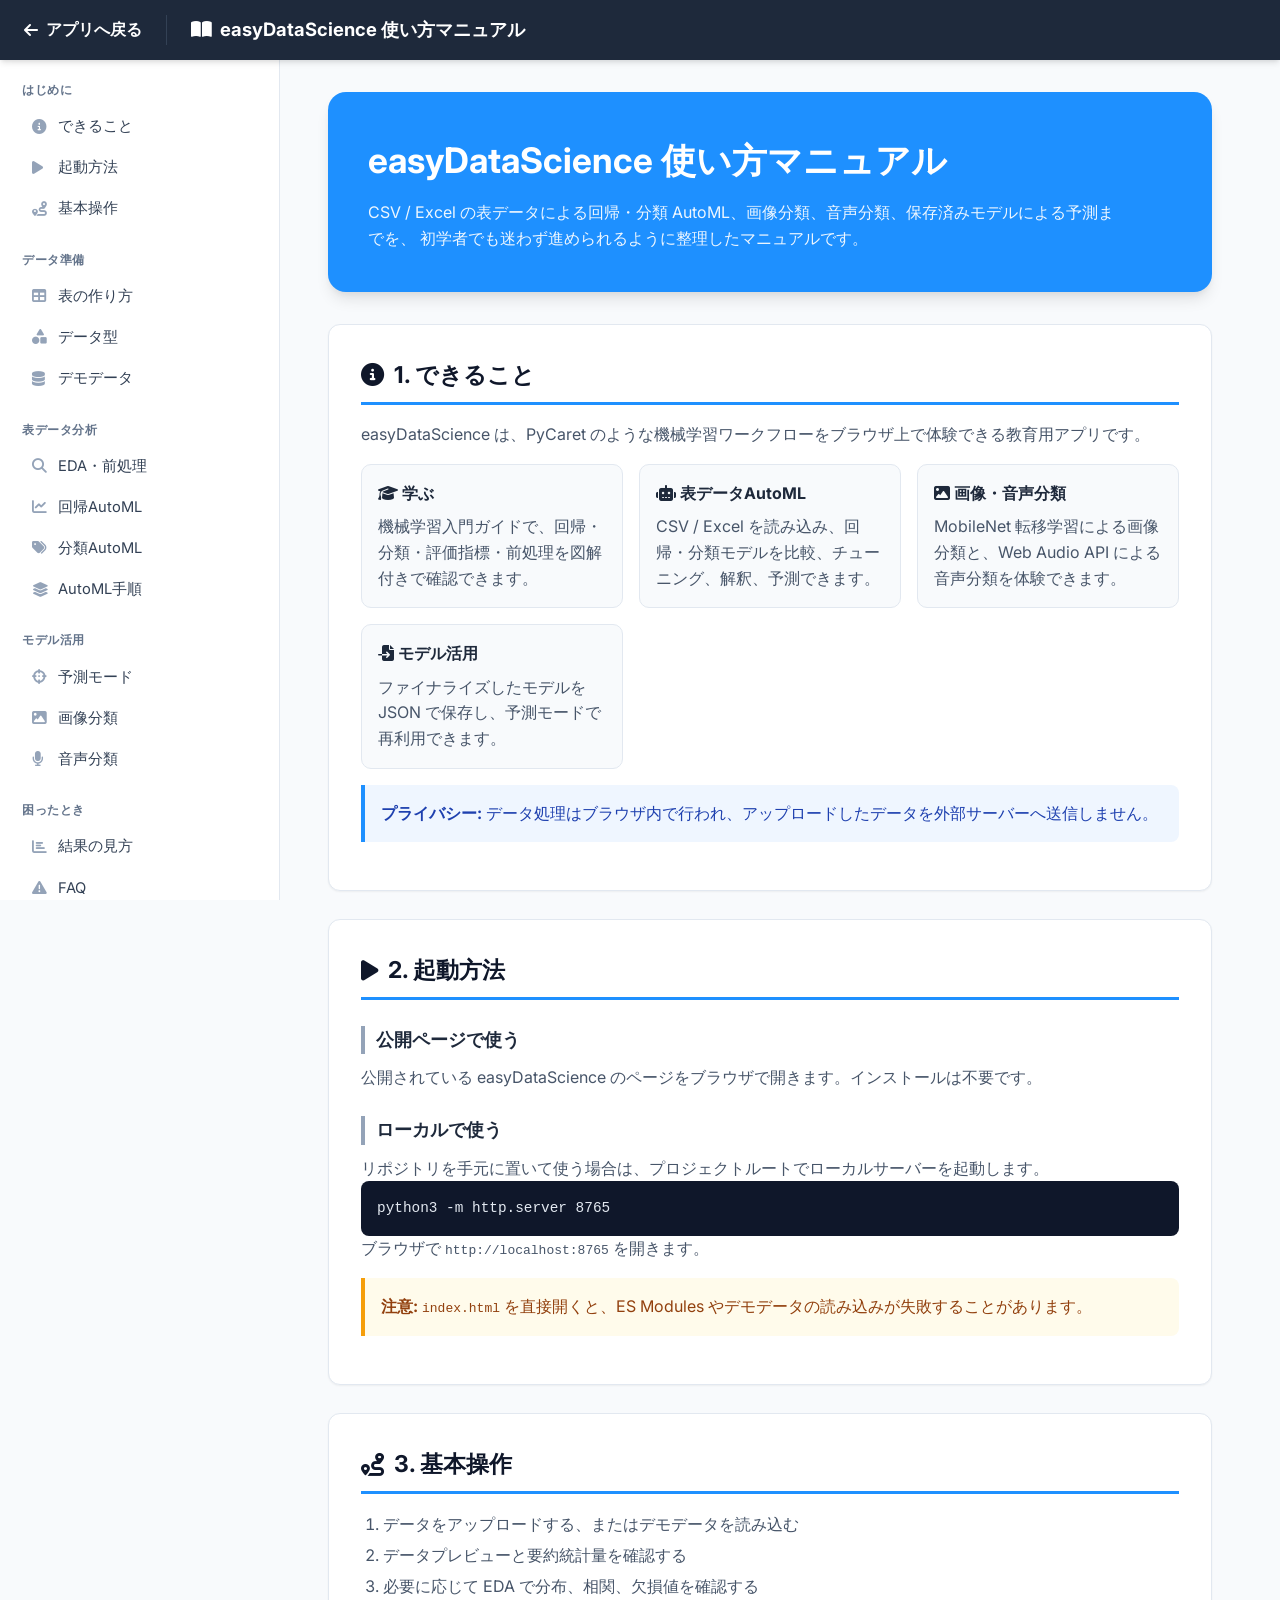
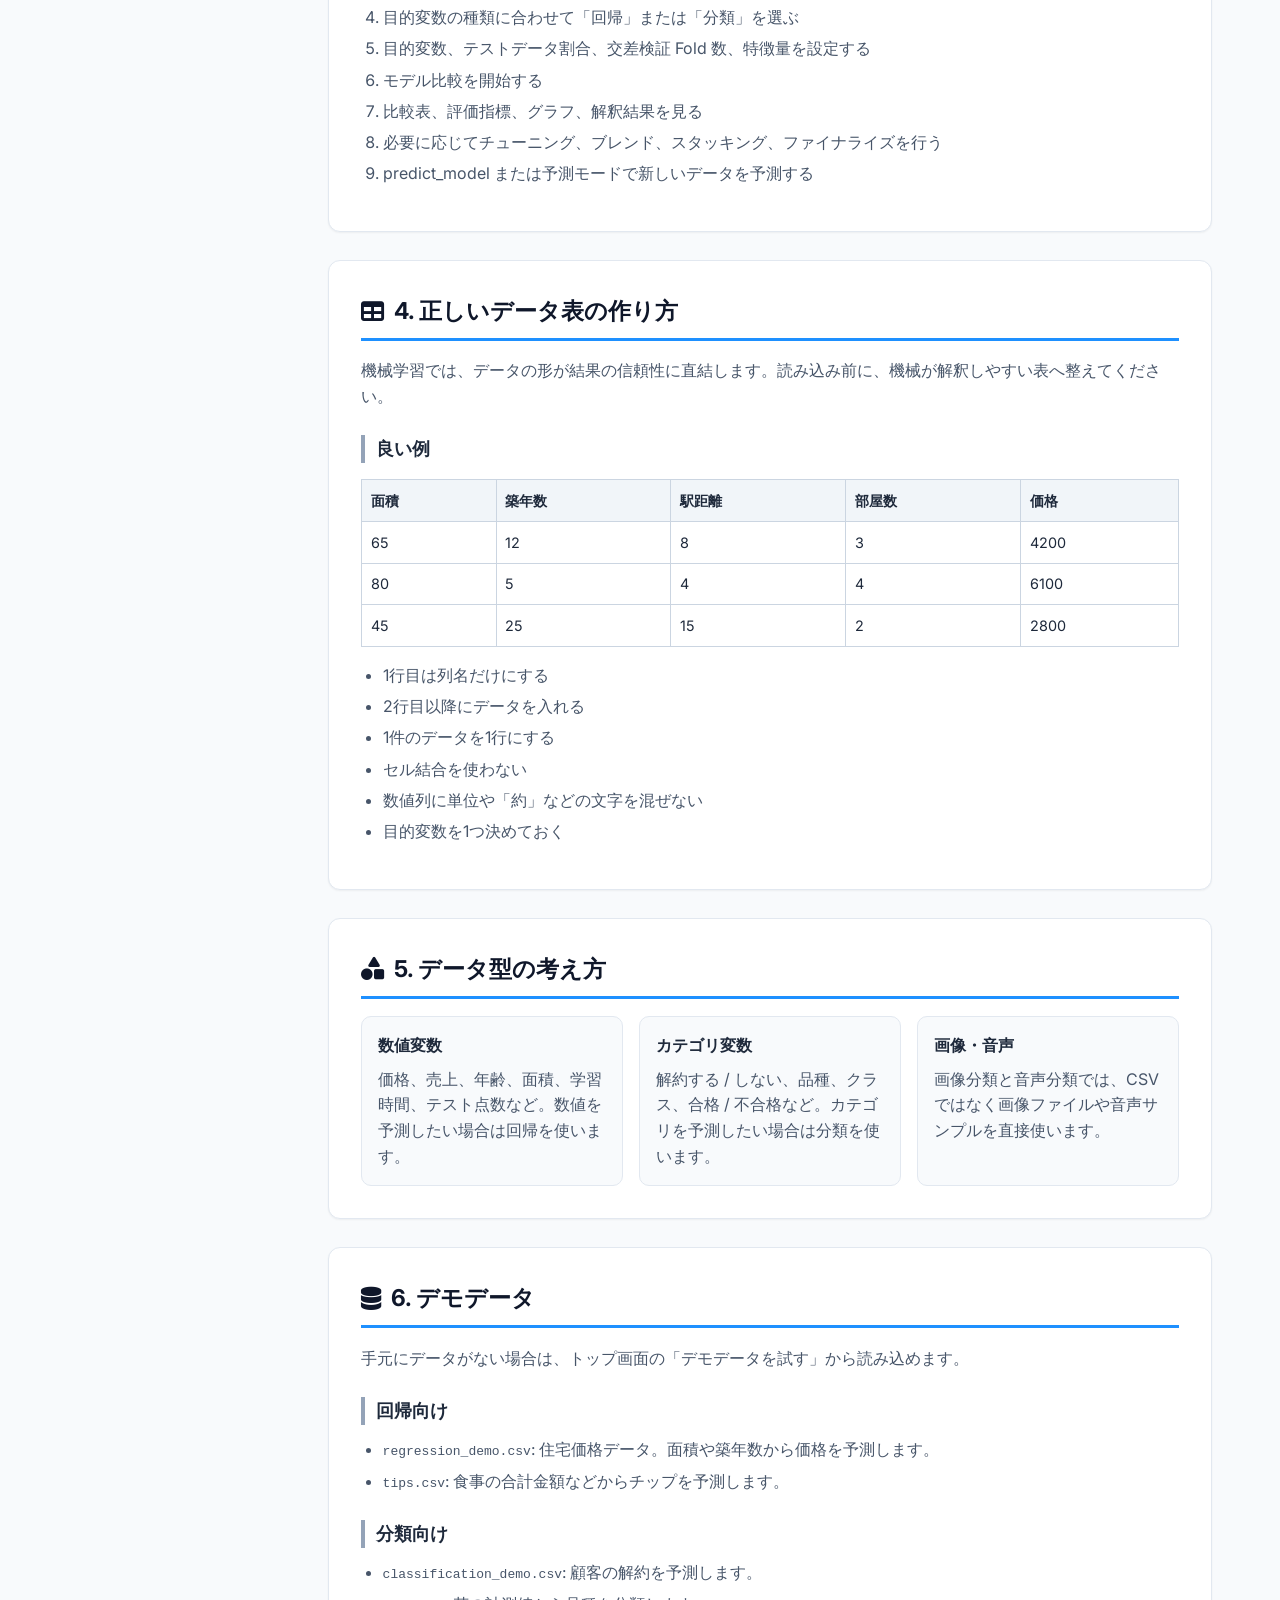
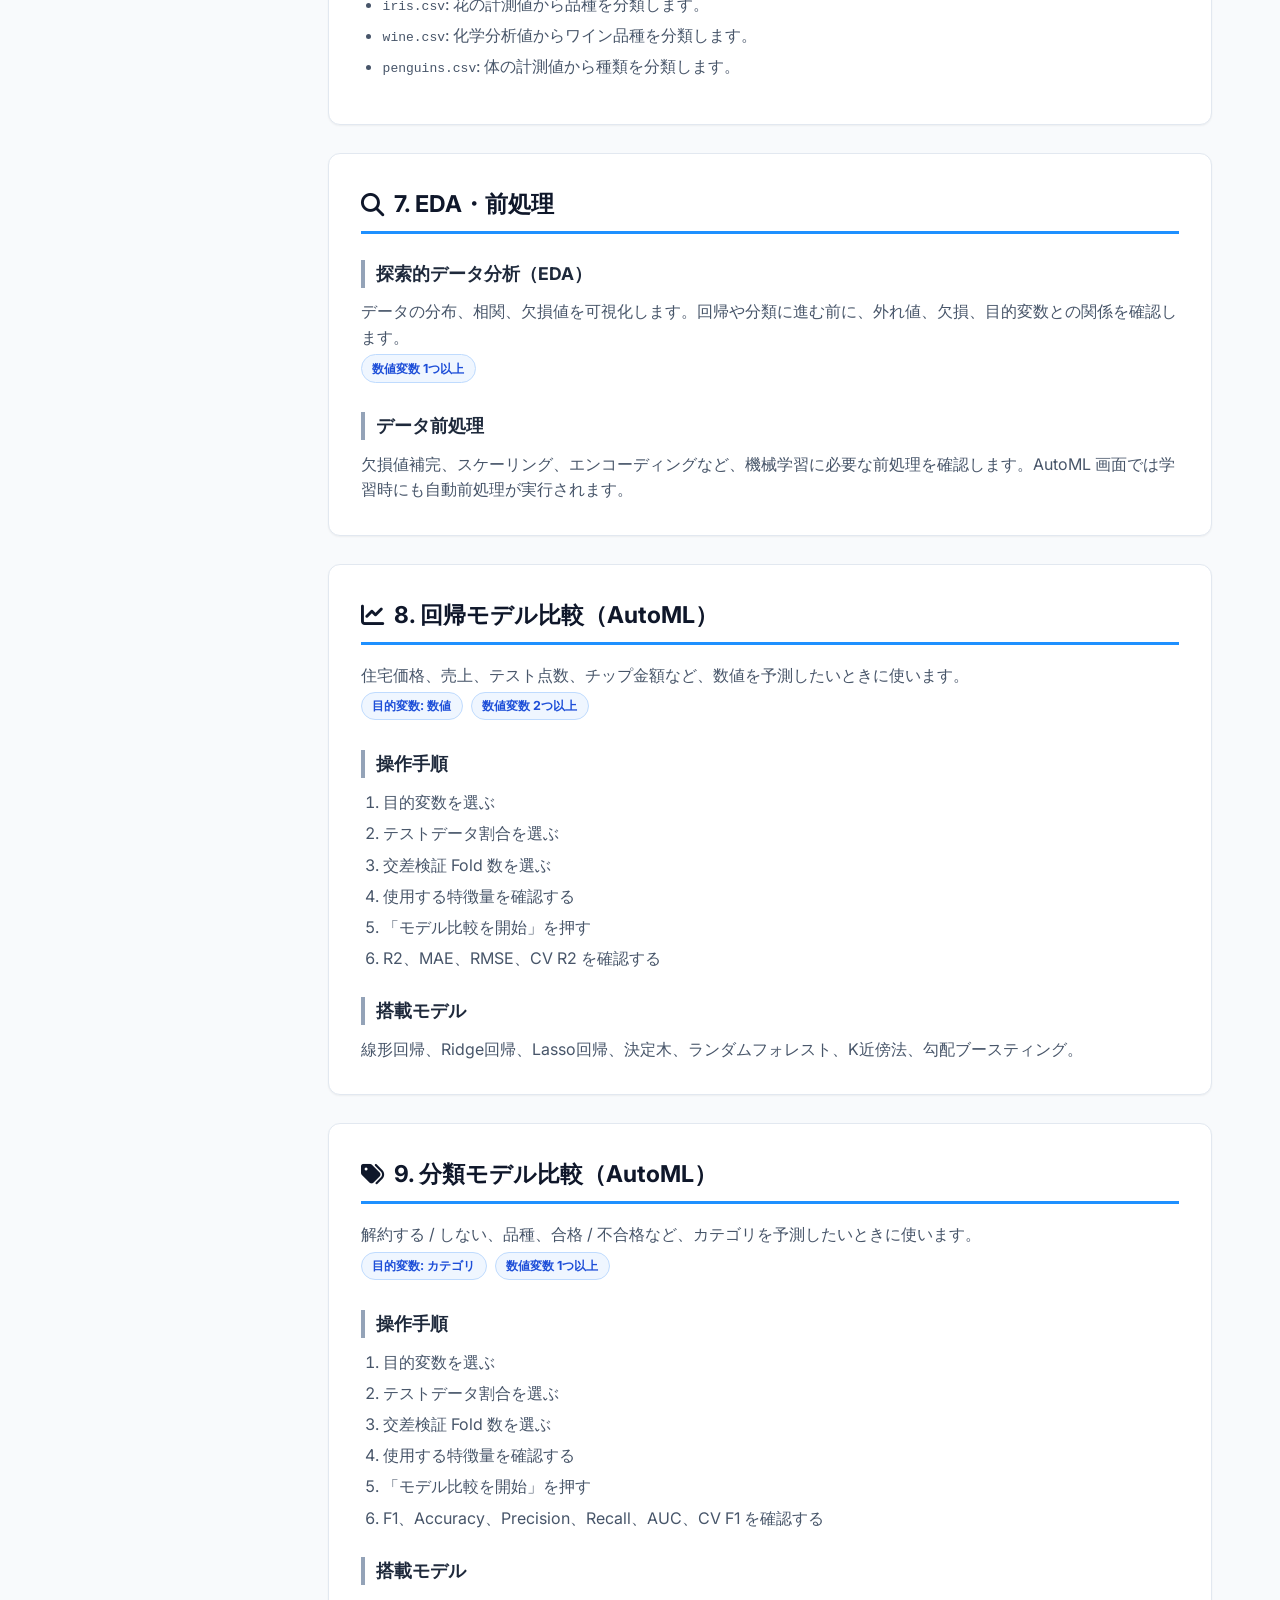
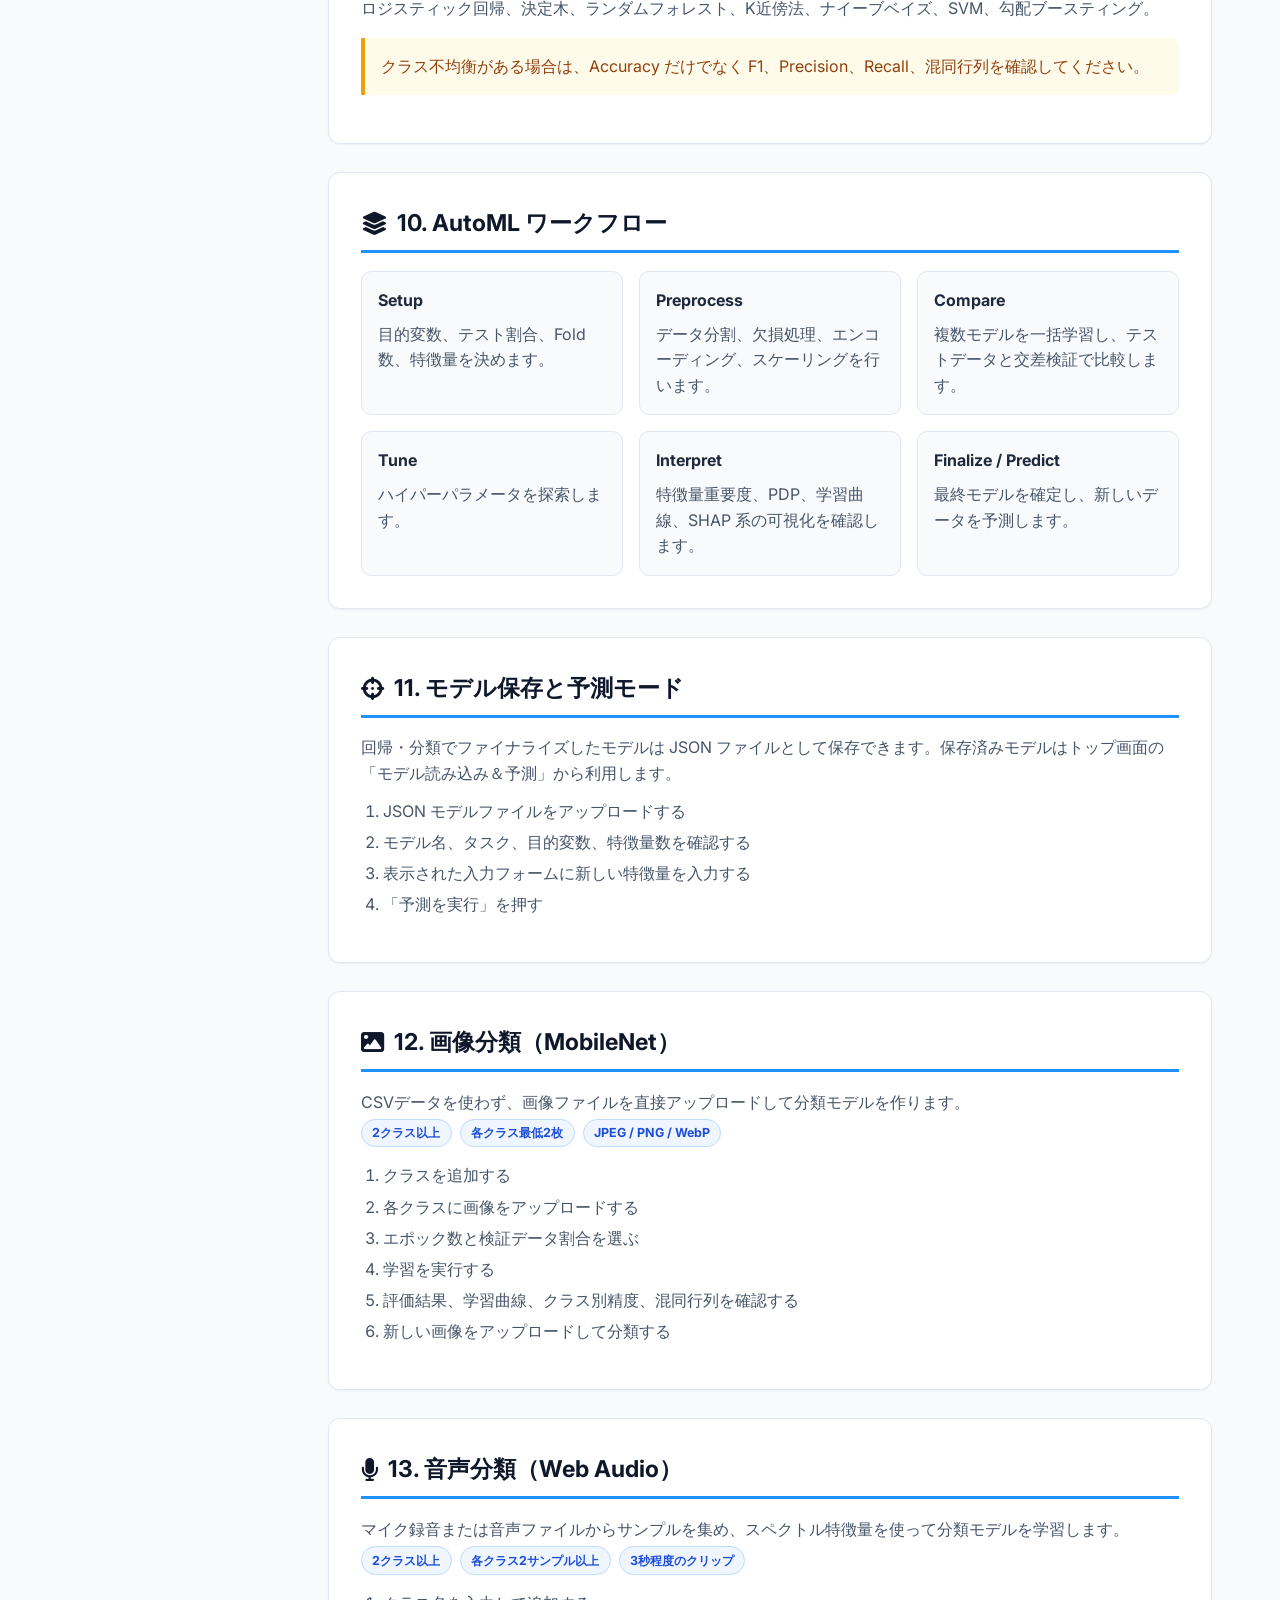
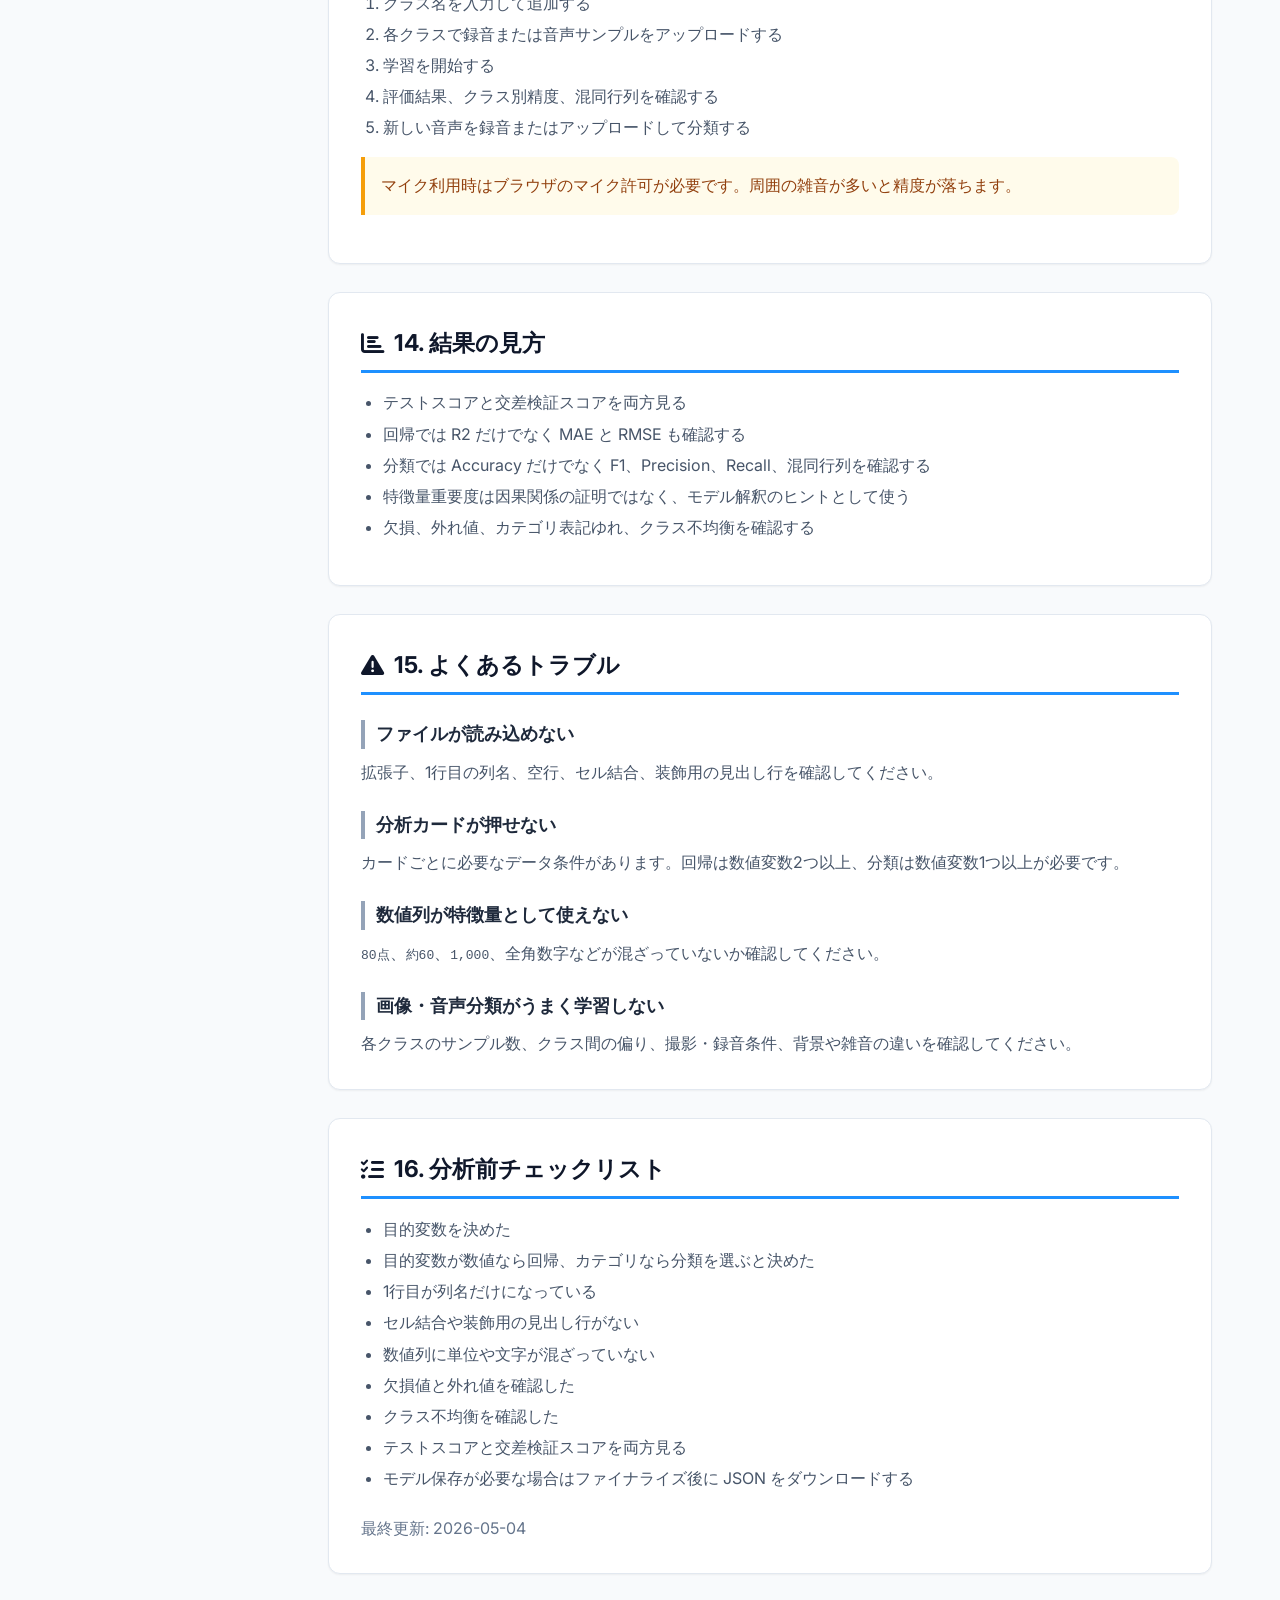
==== manual.html @ 508d969e "分析信頼性改善と使い方マニュアル追加" ====
<!DOCTYPE html>
<html lang="ja">

<head>
    <meta charset="UTF-8">
    <meta name="viewport" content="width=device-width, initial-scale=1.0">
    <title>easyDataScience - 使い方マニュアル</title>

    <link rel="icon" href="favicon.ico" sizes="48x48">
    <link rel="icon" href="favicon.svg" type="image/svg+xml">
    <link rel="apple-touch-icon" href="apple-touch-icon.png">
    <link rel="stylesheet" href="https://cdnjs.cloudflare.com/ajax/libs/font-awesome/6.4.0/css/all.min.css">
    <link href="https://fonts.googleapis.com/css2?family=Inter:wght@300;400;500;600;700;900&display=swap" rel="stylesheet">
    <link rel="stylesheet" href="css/style.css">

    <style>
        :root {
            --manual-sidebar-width: 280px;
            --manual-top-height: 60px;
            --manual-accent: #1e90ff;
        }

        body {
            background: #f8fafc;
            min-height: 100vh;
        }

        .manual-top-nav {
            position: fixed;
            top: 0;
            left: 0;
            right: 0;
            height: var(--manual-top-height);
            background: #1e293b;
            color: white;
            display: flex;
            align-items: center;
            padding: 0 1.5rem;
            box-shadow: var(--shadow-md);
            z-index: 100;
        }

        .manual-top-nav a {
            color: white;
            text-decoration: none;
            display: inline-flex;
            align-items: center;
            gap: 0.5rem;
            font-weight: 600;
        }

        .manual-title {
            margin-left: 1.5rem;
            padding-left: 1.5rem;
            border-left: 1px solid #334155;
            font-size: 1.15rem;
            font-weight: 700;
            display: flex;
            align-items: center;
            gap: 0.5rem;
        }

        .manual-layout {
            display: flex;
            padding-top: var(--manual-top-height);
        }

        .manual-sidebar {
            position: fixed;
            top: var(--manual-top-height);
            bottom: 0;
            left: 0;
            width: var(--manual-sidebar-width);
            background: white;
            border-right: 1px solid var(--border-color);
            overflow-y: auto;
            padding: 1.25rem 0;
        }

        .manual-group {
            margin-bottom: 1.25rem;
        }

        .manual-group-title {
            padding: 0 1.4rem;
            margin-bottom: 0.4rem;
            color: #64748b;
            font-size: 0.78rem;
            font-weight: 800;
            letter-spacing: 0.04em;
        }

        .manual-link {
            display: flex;
            align-items: center;
            gap: 0.65rem;
            padding: 0.55rem 1.4rem 0.55rem 1.8rem;
            color: #334155;
            text-decoration: none;
            font-size: 0.92rem;
            border-left: 3px solid transparent;
            transition: all 0.2s ease;
        }

        .manual-link:hover,
        .manual-link.active {
            background: #eff6ff;
            color: var(--manual-accent);
            border-left-color: var(--manual-accent);
            font-weight: 700;
        }

        .manual-link i {
            width: 1rem;
            color: #94a3b8;
        }

        .manual-content {
            margin-left: var(--manual-sidebar-width);
            width: min(980px, calc(100% - var(--manual-sidebar-width)));
            padding: 2rem 3rem 4rem;
        }

        .manual-hero {
            background: var(--manual-accent);
            color: white;
            border-radius: 18px;
            padding: 2.5rem;
            margin-bottom: 2rem;
            box-shadow: var(--shadow-lg);
        }

        .manual-hero h1 {
            font-size: 2.2rem;
            margin-bottom: 0.75rem;
        }

        .manual-hero p {
            max-width: 760px;
            color: rgba(255, 255, 255, 0.92);
            font-size: 1rem;
        }

        .manual-section {
            background: white;
            border: 1px solid var(--border-color);
            border-radius: 12px;
            padding: 2rem;
            margin-bottom: 1.75rem;
            box-shadow: var(--shadow-sm);
            scroll-margin-top: calc(var(--manual-top-height) + 1.5rem);
        }

        .manual-section h2 {
            font-size: 1.45rem;
            color: #0f172a;
            margin-bottom: 1.1rem;
            padding-bottom: 0.5rem;
            border-bottom: 3px solid var(--manual-accent);
            display: flex;
            align-items: center;
            gap: 0.65rem;
        }

        .manual-section h3 {
            margin-top: 1.6rem;
            margin-bottom: 0.7rem;
            padding-left: 0.7rem;
            border-left: 4px solid #94a3b8;
            font-size: 1.1rem;
            color: #1e293b;
        }

        .manual-section p,
        .manual-section li {
            color: #475569;
        }

        .manual-section ul,
        .manual-section ol {
            padding-left: 1.35rem;
            margin: 0.75rem 0;
        }

        .manual-section li {
            margin-bottom: 0.35rem;
        }

        .manual-grid {
            display: grid;
            grid-template-columns: repeat(auto-fit, minmax(230px, 1fr));
            gap: 1rem;
            margin-top: 1rem;
        }

        .manual-card {
            background: #f8fafc;
            border: 1px solid #e2e8f0;
            border-radius: 10px;
            padding: 1rem;
        }

        .manual-card h4 {
            margin-bottom: 0.5rem;
            color: #1e293b;
            font-size: 1rem;
        }

        .manual-badge {
            display: inline-flex;
            align-items: center;
            gap: 0.35rem;
            background: #eff6ff;
            color: #1d4ed8;
            border: 1px solid #bfdbfe;
            border-radius: 999px;
            padding: 0.2rem 0.65rem;
            font-size: 0.78rem;
            font-weight: 700;
            margin: 0.25rem 0.25rem 0.25rem 0;
        }

        .manual-alert {
            background: #eff6ff;
            border-left: 4px solid var(--manual-accent);
            border-radius: 0 8px 8px 0;
            padding: 1rem;
            margin: 1rem 0;
            color: #1e40af;
        }

        .manual-warning {
            background: #fffbeb;
            border-left-color: #f59e0b;
            color: #92400e;
        }

        .manual-table {
            width: 100%;
            border-collapse: collapse;
            margin: 1rem 0;
            font-size: 0.9rem;
        }

        .manual-table th,
        .manual-table td {
            border: 1px solid #cbd5e1;
            padding: 0.55rem;
            text-align: left;
        }

        .manual-table th {
            background: #f1f5f9;
            color: #1e293b;
        }

        .manual-code {
            background: #0f172a;
            color: #e2e8f0;
            border-radius: 8px;
            padding: 1rem;
            overflow-x: auto;
            font-family: ui-monospace, SFMono-Regular, Menlo, Monaco, Consolas, monospace;
            font-size: 0.9rem;
        }

        @media (max-width: 860px) {
            .manual-sidebar {
                display: none;
            }

            .manual-content {
                margin-left: 0;
                width: 100%;
                padding: 1rem;
            }

            .manual-top-nav {
                padding: 0 1rem;
            }

            .manual-title {
                margin-left: 1rem;
                padding-left: 1rem;
                font-size: 0.95rem;
            }

            .manual-hero,
            .manual-section {
                padding: 1.35rem;
            }
        }
    </style>
</head>

<body>
    <header class="manual-top-nav">
        <a href="index.html"><i class="fas fa-arrow-left"></i> アプリへ戻る</a>
        <div class="manual-title"><i class="fas fa-book-open"></i> easyDataScience 使い方マニュアル</div>
    </header>

    <div class="manual-layout">
        <nav class="manual-sidebar">
            <div class="manual-group">
                <div class="manual-group-title">はじめに</div>
                <a class="manual-link" href="#overview"><i class="fas fa-circle-info"></i> できること</a>
                <a class="manual-link" href="#startup"><i class="fas fa-play"></i> 起動方法</a>
                <a class="manual-link" href="#basic-flow"><i class="fas fa-route"></i> 基本操作</a>
            </div>
            <div class="manual-group">
                <div class="manual-group-title">データ準備</div>
                <a class="manual-link" href="#data-rules"><i class="fas fa-table"></i> 表の作り方</a>
                <a class="manual-link" href="#data-types"><i class="fas fa-shapes"></i> データ型</a>
                <a class="manual-link" href="#demo-data"><i class="fas fa-database"></i> デモデータ</a>
            </div>
            <div class="manual-group">
                <div class="manual-group-title">表データ分析</div>
                <a class="manual-link" href="#eda"><i class="fas fa-search"></i> EDA・前処理</a>
                <a class="manual-link" href="#regression"><i class="fas fa-chart-line"></i> 回帰AutoML</a>
                <a class="manual-link" href="#classification"><i class="fas fa-tags"></i> 分類AutoML</a>
                <a class="manual-link" href="#workflow"><i class="fas fa-layer-group"></i> AutoML手順</a>
            </div>
            <div class="manual-group">
                <div class="manual-group-title">モデル活用</div>
                <a class="manual-link" href="#prediction-mode"><i class="fas fa-crosshairs"></i> 予測モード</a>
                <a class="manual-link" href="#image"><i class="fas fa-image"></i> 画像分類</a>
                <a class="manual-link" href="#audio"><i class="fas fa-microphone"></i> 音声分類</a>
            </div>
            <div class="manual-group">
                <div class="manual-group-title">困ったとき</div>
                <a class="manual-link" href="#reading"><i class="fas fa-chart-bar"></i> 結果の見方</a>
                <a class="manual-link" href="#trouble"><i class="fas fa-triangle-exclamation"></i> FAQ</a>
                <a class="manual-link" href="#checklist"><i class="fas fa-list-check"></i> チェックリスト</a>
            </div>
        </nav>

        <main class="manual-content">
            <section class="manual-hero">
                <h1>easyDataScience 使い方マニュアル</h1>
                <p>
                    CSV / Excel の表データによる回帰・分類 AutoML、画像分類、音声分類、保存済みモデルによる予測までを、
                    初学者でも迷わず進められるように整理したマニュアルです。
                </p>
            </section>

            <section id="overview" class="manual-section">
                <h2><i class="fas fa-circle-info"></i> 1. できること</h2>
                <p>easyDataScience は、PyCaret のような機械学習ワークフローをブラウザ上で体験できる教育用アプリです。</p>
                <div class="manual-grid">
                    <div class="manual-card">
                        <h4><i class="fas fa-graduation-cap"></i> 学ぶ</h4>
                        <p>機械学習入門ガイドで、回帰・分類・評価指標・前処理を図解付きで確認できます。</p>
                    </div>
                    <div class="manual-card">
                        <h4><i class="fas fa-robot"></i> 表データAutoML</h4>
                        <p>CSV / Excel を読み込み、回帰・分類モデルを比較、チューニング、解釈、予測できます。</p>
                    </div>
                    <div class="manual-card">
                        <h4><i class="fas fa-image"></i> 画像・音声分類</h4>
                        <p>MobileNet 転移学習による画像分類と、Web Audio API による音声分類を体験できます。</p>
                    </div>
                    <div class="manual-card">
                        <h4><i class="fas fa-file-import"></i> モデル活用</h4>
                        <p>ファイナライズしたモデルを JSON で保存し、予測モードで再利用できます。</p>
                    </div>
                </div>
                <div class="manual-alert">
                    <strong>プライバシー:</strong> データ処理はブラウザ内で行われ、アップロードしたデータを外部サーバーへ送信しません。
                </div>
            </section>

            <section id="startup" class="manual-section">
                <h2><i class="fas fa-play"></i> 2. 起動方法</h2>
                <h3>公開ページで使う</h3>
                <p>公開されている easyDataScience のページをブラウザで開きます。インストールは不要です。</p>
                <h3>ローカルで使う</h3>
                <p>リポジトリを手元に置いて使う場合は、プロジェクトルートでローカルサーバーを起動します。</p>
                <pre class="manual-code">python3 -m http.server 8765</pre>
                <p>ブラウザで <code>http://localhost:8765</code> を開きます。</p>
                <div class="manual-alert manual-warning">
                    <strong>注意:</strong> <code>index.html</code> を直接開くと、ES Modules やデモデータの読み込みが失敗することがあります。
                </div>
            </section>

            <section id="basic-flow" class="manual-section">
                <h2><i class="fas fa-route"></i> 3. 基本操作</h2>
                <ol>
                    <li>データをアップロードする、またはデモデータを読み込む</li>
                    <li>データプレビューと要約統計量を確認する</li>
                    <li>必要に応じて EDA で分布、相関、欠損値を確認する</li>
                    <li>目的変数の種類に合わせて「回帰」または「分類」を選ぶ</li>
                    <li>目的変数、テストデータ割合、交差検証 Fold 数、特徴量を設定する</li>
                    <li>モデル比較を開始する</li>
                    <li>比較表、評価指標、グラフ、解釈結果を見る</li>
                    <li>必要に応じてチューニング、ブレンド、スタッキング、ファイナライズを行う</li>
                    <li>predict_model または予測モードで新しいデータを予測する</li>
                </ol>
            </section>

            <section id="data-rules" class="manual-section">
                <h2><i class="fas fa-table"></i> 4. 正しいデータ表の作り方</h2>
                <p>機械学習では、データの形が結果の信頼性に直結します。読み込み前に、機械が解釈しやすい表へ整えてください。</p>
                <h3>良い例</h3>
                <table class="manual-table">
                    <thead>
                        <tr><th>面積</th><th>築年数</th><th>駅距離</th><th>部屋数</th><th>価格</th></tr>
                    </thead>
                    <tbody>
                        <tr><td>65</td><td>12</td><td>8</td><td>3</td><td>4200</td></tr>
                        <tr><td>80</td><td>5</td><td>4</td><td>4</td><td>6100</td></tr>
                        <tr><td>45</td><td>25</td><td>15</td><td>2</td><td>2800</td></tr>
                    </tbody>
                </table>
                <ul>
                    <li>1行目は列名だけにする</li>
                    <li>2行目以降にデータを入れる</li>
                    <li>1件のデータを1行にする</li>
                    <li>セル結合を使わない</li>
                    <li>数値列に単位や「約」などの文字を混ぜない</li>
                    <li>目的変数を1つ決めておく</li>
                </ul>
            </section>

            <section id="data-types" class="manual-section">
                <h2><i class="fas fa-shapes"></i> 5. データ型の考え方</h2>
                <div class="manual-grid">
                    <div class="manual-card">
                        <h4>数値変数</h4>
                        <p>価格、売上、年齢、面積、学習時間、テスト点数など。数値を予測したい場合は回帰を使います。</p>
                    </div>
                    <div class="manual-card">
                        <h4>カテゴリ変数</h4>
                        <p>解約する / しない、品種、クラス、合格 / 不合格など。カテゴリを予測したい場合は分類を使います。</p>
                    </div>
                    <div class="manual-card">
                        <h4>画像・音声</h4>
                        <p>画像分類と音声分類では、CSVではなく画像ファイルや音声サンプルを直接使います。</p>
                    </div>
                </div>
            </section>

            <section id="demo-data" class="manual-section">
                <h2><i class="fas fa-database"></i> 6. デモデータ</h2>
                <p>手元にデータがない場合は、トップ画面の「デモデータを試す」から読み込めます。</p>
                <h3>回帰向け</h3>
                <ul>
                    <li><code>regression_demo.csv</code>: 住宅価格データ。面積や築年数から価格を予測します。</li>
                    <li><code>tips.csv</code>: 食事の合計金額などからチップを予測します。</li>
                </ul>
                <h3>分類向け</h3>
                <ul>
                    <li><code>classification_demo.csv</code>: 顧客の解約を予測します。</li>
                    <li><code>iris.csv</code>: 花の計測値から品種を分類します。</li>
                    <li><code>wine.csv</code>: 化学分析値からワイン品種を分類します。</li>
                    <li><code>penguins.csv</code>: 体の計測値から種類を分類します。</li>
                </ul>
            </section>

            <section id="eda" class="manual-section">
                <h2><i class="fas fa-search"></i> 7. EDA・前処理</h2>
                <h3>探索的データ分析（EDA）</h3>
                <p>データの分布、相関、欠損値を可視化します。回帰や分類に進む前に、外れ値、欠損、目的変数との関係を確認します。</p>
                <span class="manual-badge">数値変数 1つ以上</span>
                <h3>データ前処理</h3>
                <p>欠損値補完、スケーリング、エンコーディングなど、機械学習に必要な前処理を確認します。AutoML 画面では学習時にも自動前処理が実行されます。</p>
            </section>

            <section id="regression" class="manual-section">
                <h2><i class="fas fa-chart-line"></i> 8. 回帰モデル比較（AutoML）</h2>
                <p>住宅価格、売上、テスト点数、チップ金額など、数値を予測したいときに使います。</p>
                <span class="manual-badge">目的変数: 数値</span>
                <span class="manual-badge">数値変数 2つ以上</span>
                <h3>操作手順</h3>
                <ol>
                    <li>目的変数を選ぶ</li>
                    <li>テストデータ割合を選ぶ</li>
                    <li>交差検証 Fold 数を選ぶ</li>
                    <li>使用する特徴量を確認する</li>
                    <li>「モデル比較を開始」を押す</li>
                    <li>R2、MAE、RMSE、CV R2 を確認する</li>
                </ol>
                <h3>搭載モデル</h3>
                <p>線形回帰、Ridge回帰、Lasso回帰、決定木、ランダムフォレスト、K近傍法、勾配ブースティング。</p>
            </section>

            <section id="classification" class="manual-section">
                <h2><i class="fas fa-tags"></i> 9. 分類モデル比較（AutoML）</h2>
                <p>解約する / しない、品種、合格 / 不合格など、カテゴリを予測したいときに使います。</p>
                <span class="manual-badge">目的変数: カテゴリ</span>
                <span class="manual-badge">数値変数 1つ以上</span>
                <h3>操作手順</h3>
                <ol>
                    <li>目的変数を選ぶ</li>
                    <li>テストデータ割合を選ぶ</li>
                    <li>交差検証 Fold 数を選ぶ</li>
                    <li>使用する特徴量を確認する</li>
                    <li>「モデル比較を開始」を押す</li>
                    <li>F1、Accuracy、Precision、Recall、AUC、CV F1 を確認する</li>
                </ol>
                <h3>搭載モデル</h3>
                <p>ロジスティック回帰、決定木、ランダムフォレスト、K近傍法、ナイーブベイズ、SVM、勾配ブースティング。</p>
                <div class="manual-alert manual-warning">
                    クラス不均衡がある場合は、Accuracy だけでなく F1、Precision、Recall、混同行列を確認してください。
                </div>
            </section>

            <section id="workflow" class="manual-section">
                <h2><i class="fas fa-layer-group"></i> 10. AutoML ワークフロー</h2>
                <div class="manual-grid">
                    <div class="manual-card"><h4>Setup</h4><p>目的変数、テスト割合、Fold数、特徴量を決めます。</p></div>
                    <div class="manual-card"><h4>Preprocess</h4><p>データ分割、欠損処理、エンコーディング、スケーリングを行います。</p></div>
                    <div class="manual-card"><h4>Compare</h4><p>複数モデルを一括学習し、テストデータと交差検証で比較します。</p></div>
                    <div class="manual-card"><h4>Tune</h4><p>ハイパーパラメータを探索します。</p></div>
                    <div class="manual-card"><h4>Interpret</h4><p>特徴量重要度、PDP、学習曲線、SHAP 系の可視化を確認します。</p></div>
                    <div class="manual-card"><h4>Finalize / Predict</h4><p>最終モデルを確定し、新しいデータを予測します。</p></div>
                </div>
            </section>

            <section id="prediction-mode" class="manual-section">
                <h2><i class="fas fa-crosshairs"></i> 11. モデル保存と予測モード</h2>
                <p>回帰・分類でファイナライズしたモデルは JSON ファイルとして保存できます。保存済みモデルはトップ画面の「モデル読み込み＆予測」から利用します。</p>
                <ol>
                    <li>JSON モデルファイルをアップロードする</li>
                    <li>モデル名、タスク、目的変数、特徴量数を確認する</li>
                    <li>表示された入力フォームに新しい特徴量を入力する</li>
                    <li>「予測を実行」を押す</li>
                </ol>
            </section>

            <section id="image" class="manual-section">
                <h2><i class="fas fa-image"></i> 12. 画像分類（MobileNet）</h2>
                <p>CSVデータを使わず、画像ファイルを直接アップロードして分類モデルを作ります。</p>
                <span class="manual-badge">2クラス以上</span>
                <span class="manual-badge">各クラス最低2枚</span>
                <span class="manual-badge">JPEG / PNG / WebP</span>
                <ol>
                    <li>クラスを追加する</li>
                    <li>各クラスに画像をアップロードする</li>
                    <li>エポック数と検証データ割合を選ぶ</li>
                    <li>学習を実行する</li>
                    <li>評価結果、学習曲線、クラス別精度、混同行列を確認する</li>
                    <li>新しい画像をアップロードして分類する</li>
                </ol>
            </section>

            <section id="audio" class="manual-section">
                <h2><i class="fas fa-microphone"></i> 13. 音声分類（Web Audio）</h2>
                <p>マイク録音または音声ファイルからサンプルを集め、スペクトル特徴量を使って分類モデルを学習します。</p>
                <span class="manual-badge">2クラス以上</span>
                <span class="manual-badge">各クラス2サンプル以上</span>
                <span class="manual-badge">3秒程度のクリップ</span>
                <ol>
                    <li>クラス名を入力して追加する</li>
                    <li>各クラスで録音または音声サンプルをアップロードする</li>
                    <li>学習を開始する</li>
                    <li>評価結果、クラス別精度、混同行列を確認する</li>
                    <li>新しい音声を録音またはアップロードして分類する</li>
                </ol>
                <div class="manual-alert manual-warning">
                    マイク利用時はブラウザのマイク許可が必要です。周囲の雑音が多いと精度が落ちます。
                </div>
            </section>

            <section id="reading" class="manual-section">
                <h2><i class="fas fa-chart-bar"></i> 14. 結果の見方</h2>
                <ul>
                    <li>テストスコアと交差検証スコアを両方見る</li>
                    <li>回帰では R2 だけでなく MAE と RMSE も確認する</li>
                    <li>分類では Accuracy だけでなく F1、Precision、Recall、混同行列を確認する</li>
                    <li>特徴量重要度は因果関係の証明ではなく、モデル解釈のヒントとして使う</li>
                    <li>欠損、外れ値、カテゴリ表記ゆれ、クラス不均衡を確認する</li>
                </ul>
            </section>

            <section id="trouble" class="manual-section">
                <h2><i class="fas fa-triangle-exclamation"></i> 15. よくあるトラブル</h2>
                <h3>ファイルが読み込めない</h3>
                <p>拡張子、1行目の列名、空行、セル結合、装飾用の見出し行を確認してください。</p>
                <h3>分析カードが押せない</h3>
                <p>カードごとに必要なデータ条件があります。回帰は数値変数2つ以上、分類は数値変数1つ以上が必要です。</p>
                <h3>数値列が特徴量として使えない</h3>
                <p><code>80点</code>、<code>約60</code>、<code>1,000</code>、全角数字などが混ざっていないか確認してください。</p>
                <h3>画像・音声分類がうまく学習しない</h3>
                <p>各クラスのサンプル数、クラス間の偏り、撮影・録音条件、背景や雑音の違いを確認してください。</p>
            </section>

            <section id="checklist" class="manual-section">
                <h2><i class="fas fa-list-check"></i> 16. 分析前チェックリスト</h2>
                <ul>
                    <li>目的変数を決めた</li>
                    <li>目的変数が数値なら回帰、カテゴリなら分類を選ぶと決めた</li>
                    <li>1行目が列名だけになっている</li>
                    <li>セル結合や装飾用の見出し行がない</li>
                    <li>数値列に単位や文字が混ざっていない</li>
                    <li>欠損値と外れ値を確認した</li>
                    <li>クラス不均衡を確認した</li>
                    <li>テストスコアと交差検証スコアを両方見る</li>
                    <li>モデル保存が必要な場合はファイナライズ後に JSON をダウンロードする</li>
                </ul>
                <p style="margin-top: 1.5rem; color: #64748b;">最終更新: 2026-05-04</p>
            </section>
        </main>
    </div>

    <script>
        document.querySelectorAll('.manual-link').forEach(anchor => {
            anchor.addEventListener('click', function (event) {
                event.preventDefault();
                const target = document.querySelector(this.getAttribute('href'));
                if (target) {
                    window.scrollTo({
                        top: target.offsetTop - 70,
                        behavior: 'smooth'
                    });
                }
            });
        });

        window.addEventListener('scroll', () => {
            let current = '';
            document.querySelectorAll('.manual-section').forEach(section => {
                if (window.scrollY >= section.offsetTop - 90) {
                    current = section.id;
                }
            });

            document.querySelectorAll('.manual-link').forEach(link => {
                link.classList.toggle('active', link.getAttribute('href') === `#${current}`);
            });
        });
    </script>
</body>

</html>
---- css/style.css ----
/* === CSS Variables === */
:root {
    --primary-color: #1e90ff;
    --primary-dark: #1873cc;
    --primary-light: #4da6ff;
    --accent-color: #00bfff;
    --background: #f8fafc;
    --surface: #ffffff;
    --text-primary: #1e293b;
    --text-secondary: #64748b;
    --border-color: #e2e8f0;
    --shadow-sm: 0 1px 2px 0 rgba(0, 0, 0, 0.05);
    --shadow-md: 0 4px 6px -1px rgba(0, 0, 0, 0.1), 0 2px 4px -1px rgba(0, 0, 0, 0.06);
    --shadow-lg: 0 10px 15px -3px rgba(0, 0, 0, 0.1), 0 4px 6px -2px rgba(0, 0, 0, 0.05);
    --shadow-xl: 0 20px 25px -5px rgba(0, 0, 0, 0.1), 0 10px 10px -5px rgba(0, 0, 0, 0.04);
    --prediction-color: #d97706;
    --classification-color: #0891b2;
}

/* === Reset === */
* { margin: 0; padding: 0; box-sizing: border-box; }

/* === Base === */
body {
    background: var(--background);
    font-family: 'Inter', -apple-system, BlinkMacSystemFont, sans-serif;
    color: var(--text-primary);
    line-height: 1.6;
}

/* === Loading Screen === */
.loading-screen {
    position: fixed; top: 0; left: 0; width: 100%; height: 100%;
    background: var(--background); display: flex;
    justify-content: center; align-items: center; z-index: 9999;
}
.loading-content { text-align: center; }
.loading-content i { color: var(--primary-color); margin-bottom: 1rem; }
.loading-content h2 { font-size: 1.5rem; margin-bottom: 0.5rem; color: var(--text-primary); }
.loading-content p { color: var(--text-secondary); margin-bottom: 2rem; }
.loading-spinner {
    width: 50px; height: 50px; border: 4px solid var(--border-color);
    border-top-color: var(--primary-color); border-radius: 50%;
    margin: 0 auto; animation: spin 1s linear infinite;
}
@keyframes spin { to { transform: rotate(360deg); } }

/* === Main App === */
#main-app { max-width: 1280px; margin: 0 auto; padding: 2rem; }

/* === Hero Section === */
.hero-section {
    background: var(--primary-color); border-radius: 24px; padding: 3rem 2rem;
    text-align: center; color: white; margin-bottom: 2rem;
    box-shadow: var(--shadow-xl); position: relative; overflow: hidden;
}
.hero-section::before {
    content: ''; position: absolute; top: -50%; right: -50%;
    width: 200%; height: 200%;
    background: radial-gradient(circle, rgba(255,255,255,0.1) 0%, transparent 70%);
    animation: pulse 4s ease-in-out infinite;
}
@keyframes pulse {
    0%, 100% { transform: scale(1); opacity: 0.5; }
    50% { transform: scale(1.1); opacity: 0.3; }
}
.hero-title {
    font-size: 3.5rem; font-weight: 700; margin-bottom: 0.5rem;
    position: relative; z-index: 1; text-shadow: 0 2px 4px rgba(0,0,0,0.1);
}
.hero-caption {
    font-size: 0.95rem; font-weight: 400; opacity: 0.85;
    margin-bottom: 1rem; position: relative; z-index: 1; letter-spacing: 0.5px;
}
.hero-subtitle {
    font-size: 1.25rem; font-weight: 300; opacity: 0.95;
    position: relative; z-index: 1;
}

/* === Navigation Section === */
.navigation-section {
    background: var(--surface); border-radius: 16px; padding: 2rem;
    margin-bottom: 2rem; box-shadow: var(--shadow-md);
}
.navigation-section h2 { font-size: 1.75rem; margin-bottom: 1.5rem; color: var(--text-primary); }
.navigation-subtitle {
    font-size: 0.95rem; color: var(--text-secondary);
    margin-bottom: 1.5rem; margin-top: -0.5rem;
}

/* === Feature Grid & Cards === */
.feature-grid { display: flex; flex-direction: column; gap: 1.5rem; }
.feature-card {
    background: var(--surface); border: 1px solid var(--border-color);
    border-radius: 12px; padding: 1.5rem; transition: all 0.3s ease;
    cursor: pointer; position: relative; overflow: hidden;
}
.feature-card::before {
    content: ''; position: absolute; top: 0; left: 0;
    width: 100%; height: 4px; background: var(--primary-color);
    transform: translateX(-100%); transition: transform 0.3s ease;
}
.feature-card:hover {
    transform: translateY(-4px); box-shadow: var(--shadow-lg);
    border-color: var(--primary-color);
}
.feature-card:hover::before { transform: translateX(0); }
.feature-card.disabled {
    opacity: 0.5; cursor: not-allowed; background: #f5f5f5; pointer-events: none;
}
.feature-card.disabled:hover { transform: none; box-shadow: none; border-color: var(--border-color); }
.feature-card.disabled::before { background: #9ca3af; }
.feature-card-requirement { font-size: 0.75rem; color: #ef4444; margin-top: 0.5rem; font-style: italic; }
.feature-card-title {
    font-size: 1.125rem; font-weight: 600; color: var(--text-primary);
    margin-bottom: 0.5rem; display: flex; align-items: center; gap: 0.5rem;
}
.feature-card-icon { color: var(--primary-color); font-size: 1.25rem; }
.feature-card-description { font-size: 0.875rem; color: var(--text-secondary); line-height: 1.5; }

/* === Category Sections === */
.category-section {
    background: var(--background); border-radius: 12px; padding: 1.25rem;
    border-left: 4px solid var(--primary-color); transition: box-shadow 0.3s ease;
}
.category-section:hover { box-shadow: var(--shadow-sm); }
.category-utility { border-left-color: #805ad5; }
.category-explore { border-left-color: #3182ce; }
.category-prediction { border-left-color: var(--prediction-color); }
.category-classification { border-left-color: var(--classification-color); }
.category-preprocessing { border-left-color: #38a169; }
.category-evaluation { border-left-color: #e53e3e; }
.category-multivariate { border-left-color: #0891b2; }
.category-guide { border-left-color: #4f46e5; }
.category-image { border-left-color: #059669; }
.category-audio { border-left-color: #7c3aed; }
.category-predict { border-left-color: #6366f1; }
.category-header { display: flex; align-items: center; gap: 0.75rem; margin-bottom: 1rem; }
.category-icon {
    width: 40px; height: 40px; border-radius: 10px; display: flex;
    align-items: center; justify-content: center; font-size: 1.1rem;
    color: white; flex-shrink: 0;
}
.category-utility .category-icon { background: #805ad5; }
.category-explore .category-icon,
.category-eda .category-icon { background: #3182ce; }
.category-prediction .category-icon { background: var(--prediction-color); }
.category-classification .category-icon { background: var(--classification-color); }
.category-preprocessing .category-icon { background: #38a169; }
.category-evaluation .category-icon { background: #e53e3e; }
.category-multivariate .category-icon { background: #0891b2; }
.category-guide .category-icon { background: #4f46e5; }
.category-image .category-icon { background: #059669; }
.category-audio .category-icon { background: #7c3aed; }
.category-predict .category-icon { background: #6366f1; }
.category-info h3 { font-size: 1.05rem; font-weight: 600; color: var(--text-primary); margin: 0; line-height: 1.3; }
.category-info p { font-size: 0.8rem; color: var(--text-secondary); margin: 0.15rem 0 0 0; line-height: 1.4; }
.category-cards { display: grid; grid-template-columns: repeat(auto-fit, minmax(250px, 1fr)); gap: 1rem; }

/* === Analysis Area === */
.analysis-area {
    background: var(--surface); border-radius: 16px; padding: 2rem;
    box-shadow: var(--shadow-md); margin-bottom: 2rem;
}
.analysis-header {
    display: flex; justify-content: space-between; align-items: center;
    margin-bottom: 1rem; padding-bottom: 1rem; border-bottom: 2px solid var(--border-color);
}
.btn-back {
    background: var(--primary-color); color: white; border: none;
    padding: 0.75rem 1.5rem; border-radius: 8px; font-weight: 500;
    cursor: pointer; transition: all 0.3s ease; display: flex; align-items: center; gap: 0.5rem;
}
.btn-back:hover { background: var(--primary-dark); transform: translateY(-2px); box-shadow: var(--shadow-md); }

/* === Upload Section === */
.upload-section-main {
    background: var(--surface); border-radius: 16px; padding: 1.5rem;
    margin-bottom: 2rem; box-shadow: var(--shadow-md);
}
.upload-section { margin-bottom: 2rem; }
.upload-area {
    border: 3px dashed var(--border-color); border-radius: 16px;
    padding: 1.5rem 2rem; background: var(--background); transition: all 0.3s ease;
    cursor: pointer; position: relative; display: flex;
    align-items: center; justify-content: center; gap: 4rem;
}
.upload-area:hover { border-color: var(--primary-color); background: rgba(30,144,255,0.05); }
.upload-area.drag-over { border-color: var(--primary-color); background: rgba(30,144,255,0.1); transform: scale(1.02); }
.upload-info { display: flex; align-items: center; gap: 1.5rem; text-align: left; }
.upload-icon { font-size: 2.5rem; color: var(--primary-color); animation: float 3s ease-in-out infinite; margin-bottom: 0; }
.upload-area h3 { font-size: 1.25rem; margin-bottom: 0.25rem; color: var(--text-primary); }
@keyframes float {
    0%, 100% { transform: translateY(0); }
    50% { transform: translateY(-8px); }
}
.upload-text { font-size: 0.95rem; color: var(--text-secondary); margin-bottom: 0; }
.upload-buttons { text-align: center; flex-shrink: 0; display: flex; align-items: center; gap: 1rem; }
.btn-upload {
    background: var(--primary-color); color: white; border: none;
    padding: 0.75rem 1.75rem; border-radius: 12px; font-weight: 600;
    font-size: 1rem; cursor: pointer; transition: all 0.3s ease;
    display: inline-flex; align-items: center; gap: 0.5rem;
    box-shadow: var(--shadow-md); margin-bottom: 0.5rem;
}
.btn-upload:hover { background: var(--primary-dark); transform: translateY(-2px); box-shadow: var(--shadow-lg); }
.upload-hint { margin: 0 1rem; font-size: 0.8rem; color: var(--text-secondary); display: inline-block; }
.btn-demo {
    background: transparent; color: var(--primary-color); border: 1px solid var(--primary-color);
    padding: 0.6rem 1.5rem; border-radius: 10px; font-weight: 500; font-size: 0.9rem;
}
.btn-demo:hover { background: rgba(30,144,255,0.1); color: var(--primary-dark); transform: translateY(-2px); box-shadow: var(--shadow-sm); }

/* === File Info & Status === */
.file-info { margin-top: 1.5rem; padding: 1.5rem; border-radius: 12px; background: var(--surface); box-shadow: var(--shadow-sm); }
.loading { text-align: center; color: var(--text-secondary); }
.loading i { font-size: 2rem; color: var(--primary-color); margin-bottom: 0.5rem; }
.success-message { text-align: center; color: #10b981; }
.success-message i { font-size: 3rem; margin-bottom: 0.5rem; }
.error-message { text-align: center; color: #ef4444; }
.error-message i { font-size: 3rem; margin-bottom: 0.5rem; }
.file-name { font-weight: 500; color: var(--text-primary); margin-top: 0.5rem; }
.btn-retry {
    margin-top: 1rem; background: var(--primary-color); color: white;
    border: none; padding: 0.75rem 1.5rem; border-radius: 8px;
    cursor: pointer; font-weight: 500; display: inline-flex; align-items: center; gap: 0.5rem;
}
.btn-retry:hover { background: var(--primary-dark); }

/* === Form Elements === */
input[type="file"], select, input[type="text"], input[type="number"] {
    width: 100%; padding: 0.75rem; border: 1px solid var(--border-color);
    border-radius: 8px; font-family: inherit; font-size: 0.875rem; transition: all 0.3s ease;
}
input[type="file"]:focus, select:focus, input[type="text"]:focus, input[type="number"]:focus {
    outline: none; border-color: var(--primary-color);
    box-shadow: 0 0 0 3px rgba(30,144,255,0.1);
}
button {
    background: var(--primary-color); color: white; border: none;
    padding: 0.75rem 1.5rem; border-radius: 8px; font-weight: 500;
    cursor: pointer; transition: all 0.3s ease; font-family: inherit;
}
button:hover { background: var(--primary-dark); transform: translateY(-2px); box-shadow: var(--shadow-md); }
button:disabled { background: var(--border-color); cursor: not-allowed; transform: none; }

/* === Tables === */
table { width: 100%; border-collapse: collapse; margin-top: 1rem; }
table th, table td { padding: 0.75rem; text-align: left; border-bottom: 1px solid var(--border-color); white-space: nowrap; }
table th { background: var(--background); font-weight: 600; color: var(--text-primary); }
table tr:hover { background: var(--background); }
.table-container { overflow-x: auto; margin: 1rem 0; max-height: 50vh; overflow-y: auto; }

/* === Collapsible Sections === */
.collapsible-section {
    background: var(--surface); border-radius: 12px; margin-bottom: 1.5rem;
    box-shadow: var(--shadow-md); overflow: hidden;
}
.collapsible-header {
    display: flex; justify-content: space-between; align-items: center;
    padding: 1rem 1.5rem; background: var(--background); cursor: pointer;
    user-select: none; transition: background 0.2s ease;
}
.collapsible-header:hover { background: #e8f2ff; }
.collapsible-header h3 {
    margin: 0; font-size: 1.125rem; color: var(--text-primary);
    display: flex; align-items: center; gap: 0.5rem;
}
.collapsible-header i.toggle-icon { font-size: 1.25rem; color: var(--primary-color); transition: transform 0.3s ease; }
.collapsible-header.collapsed i.toggle-icon { transform: rotate(-90deg); }
.collapsible-content { padding: 1.5rem; max-height: 2000px; overflow: hidden; transition: max-height 0.3s ease, padding 0.3s ease; }
.collapsible-content.collapsed { max-height: 0; padding: 0 1.5rem; }

/* === Data Overview === */
.data-overview { margin-top: 1.5rem; }
.data-stats-grid { display: grid; grid-template-columns: repeat(auto-fit, minmax(200px, 1fr)); gap: 1rem; margin-bottom: 1.5rem; }
.data-stat-card { background: var(--background); padding: 1rem; border-radius: 8px; text-align: center; }
.data-stat-card .stat-label { font-size: 0.875rem; color: var(--text-secondary); margin-bottom: 0.25rem; }
.data-stat-card .stat-value { font-size: 1.5rem; font-weight: 600; color: var(--primary-color); }

/* === Plot Area === */
#plot-area { margin-top: 2rem; padding: 1rem; background: white; border-radius: 8px; box-shadow: var(--shadow-sm); }

/* === Info Sections === */
.info-sections { margin-bottom: 3rem; }
.info-sections .collapsible-header.collapsed { background: var(--background); }
.info-sections .collapsible-header h3 { font-size: 1.5rem; color: var(--text-primary); }
.info-sections .collapsible-content { line-height: 1.8; }
.info-sections h4 {
    font-size: 1.25rem; color: var(--text-primary); margin-top: 1.5rem;
    margin-bottom: 1rem; display: flex; align-items: center; gap: 0.5rem;
}
.info-sections ul { list-style: none; padding: 0; margin: 0.5rem 0; }
.info-sections ul li { padding: 0.5rem 0; padding-left: 1.5rem; position: relative; }
.info-sections ul li::before { content: '\2713'; position: absolute; left: 0; color: var(--primary-color); font-weight: bold; }
.info-sections .note { background: #fff8e1; border-left: 4px solid #ffc107; padding: 1rem; margin: 1rem 0; border-radius: 4px; }

/* === Analysis Methods Grid === */
.analysis-methods-grid { display: grid; grid-template-columns: repeat(auto-fill, minmax(250px, 1fr)); gap: 1rem; margin-top: 1rem; }
.method-item {
    background: var(--background); border: 1px solid var(--border-color);
    border-radius: 8px; padding: 1rem; display: flex; align-items: center;
    gap: 0.75rem; transition: all 0.3s ease;
}
.method-item:hover { border-color: var(--primary-color); background: rgba(30,144,255,0.05); transform: translateX(4px); }
.method-item i { font-size: 1.5rem; color: var(--primary-color); }
.method-item span { font-weight: 500; color: var(--text-primary); }

/* === Usage Steps === */
.usage-step {
    display: flex; gap: 1rem; margin-bottom: 1.5rem; padding: 1rem;
    background: var(--background); border-radius: 8px; border-left: 4px solid var(--primary-color);
}
.step-number {
    flex-shrink: 0; width: 36px; height: 36px; background: var(--primary-color);
    color: white; border-radius: 50%; display: flex; align-items: center;
    justify-content: center; font-weight: bold; font-size: 1.125rem;
}
.step-content h4 { margin: 0 0 0.5rem 0; font-size: 1.125rem; color: var(--text-primary); }
.step-content p { margin: 0; color: var(--text-secondary); line-height: 1.6; }

/* === Changelog === */
.changelog { margin-top: 1rem; }
.changelog-entry { border-left: 3px solid var(--primary-color); padding-left: 1.5rem; margin-bottom: 2rem; position: relative; }
.changelog-entry::before {
    content: ''; position: absolute; left: -7px; top: 8px;
    width: 11px; height: 11px; background: var(--primary-color);
    border-radius: 50%; border: 2px solid white;
}
.changelog-header { display: flex; align-items: baseline; gap: 1rem; margin-bottom: 0.75rem; }
.changelog-version { font-size: 1.25rem; font-weight: 600; color: var(--primary-color); }
.changelog-date { font-size: 0.875rem; color: var(--text-secondary); }
.changelog-entry h4 { font-size: 1rem; color: var(--text-primary); margin-top: 1rem; margin-bottom: 0.5rem; }
.changelog-entry ul { list-style-type: disc; padding-left: 1.5rem; margin: 0.5rem 0; }
.changelog-entry ul li { padding: 0.25rem 0; color: var(--text-secondary); }
.changelog-entry ul li::before { display: none; }

/* === GitHub Info === */
.github-info { background: var(--background); border-radius: 8px; padding: 1rem; margin-top: 1.5rem; display: flex; align-items: center; gap: 0.75rem; }
.github-info i { font-size: 1.5rem; color: #333; }
.github-info a { color: var(--primary-color); text-decoration: none; font-weight: 500; }
.github-info a:hover { text-decoration: underline; }

/* === Footer === */
.footer {
    background: var(--surface); border-radius: 16px; padding: 2rem;
    margin-top: 3rem; text-align: center; box-shadow: var(--shadow-md);
}
.footer-content p { color: var(--text-secondary); margin-bottom: 0.5rem; }
.footer-links { margin-top: 1rem; display: flex; justify-content: center; gap: 2rem; }
.footer-links a { color: var(--primary-color); text-decoration: none; font-weight: 500; transition: all 0.3s ease; }
.footer-links a:hover { color: var(--primary-dark); }

/* === Utility Classes === */
.mb-1 { margin-bottom: 0.5rem; }
.mb-2 { margin-bottom: 1rem; }
.mb-3 { margin-bottom: 1.5rem; }
.mt-1 { margin-top: 0.5rem; }
.mt-2 { margin-top: 1rem; }
.mt-3 { margin-top: 1.5rem; }
.text-center { text-align: center; }
.text-muted { color: var(--text-secondary); }

/* === MultiSelect Component === */
.multiselect-wrapper { position: relative; width: 100%; }
.multiselect-input {
    min-height: 45px; border: 2px solid #cbd5e0; border-radius: 8px;
    padding: 0.5rem 0.75rem; display: flex; flex-wrap: wrap;
    align-items: center; gap: 6px; cursor: pointer; background: white; transition: all 0.3s ease;
}
.multiselect-wrapper.active .multiselect-input { border-color: var(--primary-color); box-shadow: 0 0 0 3px rgba(30,144,255,0.1); }
.multiselect-tags { display: flex; flex-wrap: wrap; gap: 4px; }
.multiselect-tag {
    background: #e0f2fe; color: var(--primary-dark); border: 1px solid #bae6fd;
    border-radius: 4px; padding: 2px 8px; font-size: 0.9rem;
    display: flex; align-items: center; gap: 6px;
}
.multiselect-tag i { cursor: pointer; font-size: 0.8rem; opacity: 0.6; transition: opacity 0.2s; }
.multiselect-tag i:hover { opacity: 1; color: #ef4444; }
.multiselect-search {
    border: none !important; outline: none !important; padding: 4px !important;
    font-size: 0.95rem; color: var(--text-primary); flex-grow: 1;
    min-width: 60px; background: transparent; cursor: pointer;
}
.multiselect-chevron { margin-left: auto; color: var(--text-secondary); font-size: 0.8rem; padding: 0 8px; }
.multiselect-dropdown {
    position: absolute; top: 100%; left: 0; width: 100%; max-height: 200px;
    overflow-y: auto; background: white; border: 1px solid var(--border-color);
    border-radius: 8px; margin-top: 4px; box-shadow: var(--shadow-lg); z-index: 1000;
}
.multiselect-options { list-style: none; padding: 0; margin: 0; }
.multiselect-options li { padding: 8px 12px; cursor: pointer; transition: background 0.2s; font-size: 0.95rem; }
.multiselect-options li:hover { background: #f1f5f9; }
.multiselect-options .no-options { color: var(--text-secondary); cursor: default; padding: 12px; text-align: center; font-size: 0.9rem; }

/* === Analysis Button === */
.btn-analysis {
    margin-top: 1.5rem; width: 100%; padding: 1rem; font-size: 1.1rem;
    font-weight: bold; color: white; border: none; border-radius: 8px;
    cursor: pointer; display: flex; justify-content: center; align-items: center;
    gap: 0.5rem; transition: filter 0.2s; box-shadow: var(--shadow-md);
}
.btn-analysis:hover { filter: brightness(90%); }

/* === Tabs === */
.tab-container { display: flex; gap: 0.5rem; margin-bottom: 2rem; border-bottom: 2px solid var(--border-color); }
.tab-btn {
    padding: 0.75rem 1.5rem; background: transparent; border: none;
    border-bottom: 3px solid transparent; font-weight: 600;
    color: var(--text-secondary); cursor: pointer; transition: all 0.2s;
}
.tab-btn:hover { color: var(--primary-color); background: rgba(30,144,255,0.05); }
.tab-btn.active { color: var(--primary-color); border-bottom-color: var(--primary-color); }
.tab-content { display: none; animation: fadeIn 0.3s ease; }
.tab-content.active { display: block; }
@keyframes fadeIn {
    from { opacity: 0; transform: translateY(5px); }
    to { opacity: 1; transform: translateY(0); }
}

/* === Modal === */
.modal {
    display: none; position: fixed; z-index: 10000; left: 0; top: 0;
    width: 100%; height: 100%; overflow: auto;
    background-color: rgba(0,0,0,0.5); backdrop-filter: blur(4px); animation: fadeIn 0.3s ease;
}
.modal-content.demo-modal-content {
    background-color: #fefefe; margin: 3% auto; padding: 2rem;
    border: 1px solid #888; width: 95%; max-width: 800px; border-radius: 16px;
    box-shadow: 0 10px 25px rgba(0,0,0,0.2); position: relative; animation: slideUp 0.3s ease;
    max-height: 90vh; overflow-y: auto;
}
@keyframes slideUp {
    from { opacity: 0; transform: translateY(20px); }
    to { opacity: 1; transform: translateY(0); }
}
.modal-header {
    display: flex; justify-content: space-between; align-items: center;
    margin-bottom: 1rem; border-bottom: 2px solid #f1f5f9; padding-bottom: 1rem;
}
.modal-header h3 {
    margin: 0; color: var(--text-primary); font-size: 1.5rem;
    display: flex; align-items: center; gap: 0.75rem;
}
.close-modal { color: #64748b; font-size: 2rem; font-weight: bold; cursor: pointer; line-height: 1; transition: color 0.2s; }
.close-modal:hover, .close-modal:focus { color: var(--text-primary); text-decoration: none; }
.demo-options-grid { display: grid; grid-template-columns: repeat(auto-fit, minmax(280px, 1fr)); gap: 1rem; }
.demo-option-btn {
    display: flex; align-items: center; text-align: left; background: white;
    border: 1px solid var(--border-color); border-radius: 12px; padding: 1rem;
    cursor: pointer; transition: all 0.2s ease; width: 100%; color: var(--text-primary);
}
.demo-option-btn:hover { transform: translateY(-2px); box-shadow: 0 4px 12px rgba(0,0,0,0.08); border-color: var(--primary-color); background: #f8fafc; }
.demo-option-btn .icon {
    width: 48px; height: 48px; border-radius: 10px; background: #e0f2fe;
    color: var(--primary-color); display: flex; align-items: center;
    justify-content: center; font-size: 1.5rem; margin-right: 1rem; flex-shrink: 0;
}
.demo-option-btn .info { display: flex; flex-direction: column; }
.demo-option-btn .info strong { font-size: 1.1rem; margin-bottom: 0.25rem; color: var(--text-primary); }
.demo-option-btn .info span { font-size: 0.85rem; color: #64748b; }
.demo-option-btn.primary { border: 2px solid var(--primary-color); background: #f0f9ff; }
.demo-option-btn.primary:hover { background: #e0f2fe; }

/* === Radio-style Labels === */
.ttest-radio-label {
    flex: 1; min-width: 200px; padding: 1rem; border-radius: 8px;
    cursor: pointer; transition: background 0.2s, border-color 0.2s;
    border: 2px solid var(--border-color); background: #fafbfc;
}
.ttest-radio-label:hover { border-color: var(--primary-light); }
.ttest-radio-label.selected { background: #f0f8ff; border-color: var(--primary-color); }

/* =====================================================
   ML-Specific Styles
   ===================================================== */

/* === Step Indicator (Workflow: Setup > Compare > Create > Evaluate) === */
.step-indicator {
    display: flex; align-items: center; gap: 0;
    margin-bottom: 2rem; padding: 1.5rem 1rem;
    background: var(--background); border-radius: 12px; overflow-x: auto;
    min-width: 0;
}
/* Center steps via auto margins on inner wrapper; flex-start prevents left cutoff on overflow */
.step-indicator::before, .step-indicator::after {
    content: ''; flex: 1;
}
.step-indicator .step {
    display: flex; align-items: center; gap: 0.5rem;
    padding: 0.6rem 1.25rem; border-radius: 8px; font-size: 0.875rem;
    font-weight: 500; color: var(--text-secondary); background: transparent;
    border: 2px solid var(--border-color); transition: all 0.3s ease;
    white-space: nowrap; cursor: default;
}
.step-indicator .step i { font-size: 1rem; }
.step-indicator .step-connector {
    width: 32px; height: 2px; background: var(--border-color);
    flex-shrink: 0; transition: background 0.3s ease;
}
.step-indicator .step.active {
    color: var(--primary-color); border-color: var(--primary-color);
    background: rgba(30,144,255,0.08); font-weight: 600; box-shadow: var(--shadow-sm);
}
.step-indicator .step.active i { color: var(--primary-color); }
.step-indicator .step.completed {
    color: #10b981; border-color: #10b981; background: rgba(16,185,129,0.08);
}
.step-indicator .step.completed i { color: #10b981; }
.step-indicator .step.completed + .step-connector { background: #10b981; }

/* === Model Comparison Table === */
.model-comparison-table { width: 100%; border-collapse: collapse; margin-top: 1rem; font-size: 0.875rem; }
.model-comparison-table th {
    background: var(--primary-color); color: white; padding: 0.75rem 1rem;
    text-align: left; font-weight: 600; white-space: nowrap;
    position: sticky; top: 0; z-index: 1;
}
.model-comparison-table th:first-child { border-radius: 8px 0 0 0; }
.model-comparison-table th:last-child { border-radius: 0 8px 0 0; }
.model-comparison-table td {
    padding: 0.7rem 1rem; border-bottom: 1px solid var(--border-color);
    white-space: nowrap; color: var(--text-primary);
}
.model-comparison-table tbody tr { transition: background 0.2s ease; }
.model-comparison-table tbody tr:hover { background: rgba(30,144,255,0.04); }
.model-comparison-table tbody tr:last-child td:first-child { border-radius: 0 0 0 8px; }
.model-comparison-table tbody tr:last-child td:last-child { border-radius: 0 0 8px 0; }

/* Highlight Row - best model */
.model-comparison-table .highlight-row,
.highlight-row { background: rgba(16,185,129,0.08); font-weight: 600; }
.model-comparison-table .highlight-row td { border-bottom-color: #10b981; }
.model-comparison-table .highlight-row td:first-child { position: relative; padding-left: 1.5rem; }
.model-comparison-table .highlight-row td:first-child::before {
    content: '\2605'; position: absolute; left: 0.4rem; top: 50%;
    transform: translateY(-50%); color: #f59e0b; font-size: 0.8rem;
}

/* === Metric Cards & Grid === */
.metrics-grid {
    display: grid; grid-template-columns: repeat(auto-fit, minmax(160px, 1fr));
    gap: 1rem; margin: 1.5rem 0;
}
.metric-card {
    background: var(--surface); border: 1px solid var(--border-color);
    border-radius: 12px; padding: 1.25rem; text-align: center;
    transition: all 0.3s ease; position: relative; overflow: hidden;
}
.metric-card::after {
    content: ''; position: absolute; bottom: 0; left: 0;
    width: 100%; height: 3px; background: var(--primary-color);
    transform: scaleX(0); transition: transform 0.3s ease;
}
.metric-card:hover { box-shadow: var(--shadow-md); transform: translateY(-2px); }
.metric-card:hover::after { transform: scaleX(1); }
.metric-card .metric-label {
    font-size: 0.8rem; font-weight: 500; color: var(--text-secondary);
    text-transform: uppercase; letter-spacing: 0.5px; margin-bottom: 0.5rem;
}
.metric-card .metric-value { font-size: 1.75rem; font-weight: 700; color: var(--primary-color); line-height: 1.2; }
.metric-card .metric-detail { font-size: 0.75rem; color: var(--text-secondary); margin-top: 0.25rem; }
.metric-card.good { border-color: #10b981; }
.metric-card.good .metric-value { color: #10b981; }
.metric-card.good::after { background: #10b981; }
.metric-card.warning { border-color: #f59e0b; }
.metric-card.warning .metric-value { color: #f59e0b; }
.metric-card.warning::after { background: #f59e0b; }
.metric-card.bad { border-color: #ef4444; }
.metric-card.bad .metric-value { color: #ef4444; }
.metric-card.bad::after { background: #ef4444; }

/* === Progress Bar === */
.progress-bar {
    width: 100%; height: 12px; background: var(--border-color);
    border-radius: 6px; overflow: hidden; margin: 1rem 0; position: relative;
}
.progress-fill {
    height: 100%; background: linear-gradient(90deg, var(--primary-color), var(--accent-color));
    border-radius: 6px; transition: width 0.6s ease; position: relative;
}
.progress-fill::after {
    content: ''; position: absolute; top: 0; left: 0; width: 100%; height: 100%;
    background: linear-gradient(90deg, transparent, rgba(255,255,255,0.3), transparent);
    animation: progressShine 2s ease-in-out infinite;
}
@keyframes progressShine {
    0% { transform: translateX(-100%); }
    100% { transform: translateX(100%); }
}
.progress-label { display: flex; justify-content: space-between; align-items: center; margin-bottom: 0.5rem; font-size: 0.875rem; }
.progress-label .progress-text { color: var(--text-secondary); font-weight: 500; }
.progress-label .progress-percent { color: var(--primary-color); font-weight: 700; }

/* === Model Configuration === */
.model-config {
    background: var(--background); border: 1px solid var(--border-color);
    border-radius: 12px; padding: 1.5rem; margin: 1.5rem 0;
}
.model-config h4 {
    font-size: 1.05rem; font-weight: 600; color: var(--text-primary);
    margin-bottom: 1rem; display: flex; align-items: center; gap: 0.5rem;
}
.model-config .config-group { margin-bottom: 1rem; }
.model-config .config-group:last-child { margin-bottom: 0; }
.model-config .config-group label { display: block; font-size: 0.85rem; font-weight: 500; color: var(--text-secondary); margin-bottom: 0.35rem; }
.model-config .config-row { display: grid; grid-template-columns: repeat(auto-fit, minmax(200px, 1fr)); gap: 1rem; }

/* === Prediction Results === */
.prediction-results {
    background: var(--surface); border: 2px solid var(--border-color);
    border-radius: 12px; padding: 1.5rem; margin: 1.5rem 0; position: relative;
}
.prediction-results::before {
    content: ''; position: absolute; top: 0; left: 0; right: 0; height: 4px;
    background: linear-gradient(90deg, var(--prediction-color), var(--classification-color));
    border-radius: 12px 12px 0 0;
}
.prediction-results h4 {
    font-size: 1.1rem; font-weight: 600; color: var(--text-primary);
    margin-bottom: 1rem; display: flex; align-items: center; gap: 0.5rem;
}
.prediction-results .result-value {
    font-size: 2rem; font-weight: 700; color: var(--primary-color);
    text-align: center; padding: 1rem; background: var(--background);
    border-radius: 8px; margin: 0.5rem 0;
}
.prediction-results .result-detail { font-size: 0.875rem; color: var(--text-secondary); margin-top: 0.5rem; }

/* === Confusion Matrix === */
.confusion-matrix { margin: 1.5rem auto; max-width: 500px; }
.confusion-matrix table { border-collapse: separate; border-spacing: 4px; margin: 0 auto; }
.confusion-matrix th { background: transparent; color: var(--text-secondary); font-size: 0.8rem; font-weight: 600; text-align: center; padding: 0.5rem 0.75rem; }
.confusion-matrix td {
    text-align: center; padding: 1rem; border-radius: 8px; font-weight: 700;
    font-size: 1.25rem; border: none; min-width: 80px; transition: transform 0.2s ease;
}
.confusion-matrix td:hover { transform: scale(1.05); }
.confusion-matrix .cm-tp, .confusion-matrix .cm-tn { background: rgba(16,185,129,0.15); color: #059669; }
.confusion-matrix .cm-fp, .confusion-matrix .cm-fn { background: rgba(239,68,68,0.1); color: #dc2626; }
.confusion-matrix .cm-label {
    font-weight: 600; font-size: 0.85rem; color: var(--text-primary);
    writing-mode: vertical-rl; text-orientation: mixed; transform: rotate(180deg);
}
.confusion-matrix .cm-header-label { font-weight: 600; font-size: 0.85rem; color: var(--text-primary); }

/* === Feature Importance Bar === */
.feature-importance-bar { display: flex; align-items: center; gap: 0.75rem; margin-bottom: 0.75rem; padding: 0.5rem 0; }
.feature-importance-bar .feature-name {
    min-width: 120px; max-width: 180px; font-size: 0.85rem; font-weight: 500;
    color: var(--text-primary); text-align: right; overflow: hidden;
    text-overflow: ellipsis; white-space: nowrap;
}
.feature-importance-bar .bar-container {
    flex: 1; height: 24px; background: var(--border-color);
    border-radius: 4px; overflow: hidden; position: relative;
}
.feature-importance-bar .bar-fill {
    height: 100%; background: linear-gradient(90deg, var(--primary-color), var(--primary-light));
    border-radius: 4px; transition: width 0.8s ease; min-width: 2px;
}
.feature-importance-bar .bar-value { min-width: 50px; font-size: 0.8rem; font-weight: 600; color: var(--text-secondary); text-align: left; }
.feature-importance-bar.top-1 .bar-fill { background: linear-gradient(90deg, #1e90ff, #4da6ff); }
.feature-importance-bar.top-2 .bar-fill { background: linear-gradient(90deg, #3b82f6, #60a5fa); }
.feature-importance-bar.top-3 .bar-fill { background: linear-gradient(90deg, #6366f1, #818cf8); }

/* === Badge Styles === */
.badge {
    display: inline-flex; align-items: center; gap: 0.25rem;
    padding: 0.2rem 0.65rem; border-radius: 9999px; font-size: 0.75rem;
    font-weight: 600; white-space: nowrap; line-height: 1.5;
}
.badge-regression { background: rgba(217,119,6,0.12); color: #b45309; border: 1px solid rgba(217,119,6,0.25); }
.badge-classification { background: rgba(8,145,178,0.12); color: #0e7490; border: 1px solid rgba(8,145,178,0.25); }
.badge-best { background: rgba(16,185,129,0.12); color: #059669; border: 1px solid rgba(16,185,129,0.25); }
.badge-info { background: rgba(30,144,255,0.12); color: var(--primary-dark); border: 1px solid rgba(30,144,255,0.25); }
.badge-warning { background: rgba(245,158,11,0.12); color: #d97706; border: 1px solid rgba(245,158,11,0.25); }
.badge-danger { background: rgba(239,68,68,0.12); color: #dc2626; border: 1px solid rgba(239,68,68,0.25); }

/* === Select Group === */
.select-group {
    background: var(--background); border: 1px solid var(--border-color);
    border-radius: 12px; padding: 1.25rem; margin-bottom: 1rem;
}
.select-group h4 {
    font-size: 0.95rem; font-weight: 600; color: var(--text-primary);
    margin-bottom: 0.75rem; display: flex; align-items: center; gap: 0.5rem;
}
.select-group p { font-size: 0.8rem; color: var(--text-secondary); margin-bottom: 0.75rem; }

/* === Variable Chips === */
.variable-chips { display: flex; flex-wrap: wrap; gap: 0.5rem; }
.variable-chip {
    display: inline-flex; align-items: center; gap: 0.35rem;
    padding: 0.4rem 0.85rem; border-radius: 9999px; font-size: 0.825rem;
    font-weight: 500; border: 1.5px solid var(--border-color);
    background: var(--surface); color: var(--text-secondary);
    cursor: pointer; transition: all 0.2s ease; user-select: none;
}
.variable-chip:hover { border-color: var(--primary-light); color: var(--primary-color); background: rgba(30,144,255,0.04); }
.variable-chip.selected {
    border-color: var(--primary-color); background: rgba(30,144,255,0.1);
    color: var(--primary-color); font-weight: 600;
}
.variable-chip.selected::before { content: '\2713'; font-size: 0.7rem; font-weight: 700; }
.variable-chip.target { border-color: var(--prediction-color); background: rgba(217,119,6,0.1); color: var(--prediction-color); font-weight: 600; }
.variable-chip.disabled { opacity: 0.4; cursor: not-allowed; pointer-events: none; }

/* === Split Panel === */
.split-panel { display: grid; grid-template-columns: 1fr 1fr; gap: 1.5rem; margin: 1.5rem 0; }
.split-panel > .panel-left,
.split-panel > .panel-right {
    background: var(--surface); border: 1px solid var(--border-color);
    border-radius: 12px; padding: 1.5rem;
}
.split-panel > .panel-left { border-left: 4px solid var(--primary-color); }
.split-panel > .panel-right { border-left: 4px solid #10b981; }
.split-panel h4 {
    font-size: 1rem; font-weight: 600; color: var(--text-primary);
    margin-bottom: 1rem; display: flex; align-items: center; gap: 0.5rem;
}

/* === Responsive: 768px === */
@media (max-width: 768px) {
    .hero-title { font-size: 2.5rem; }
    #main-app { padding: 1rem; }
    .analysis-area { padding: 1.5rem; }
    .category-cards { grid-template-columns: 1fr; }
    .upload-area { flex-direction: column; gap: 1.5rem; padding: 1.5rem; }
    .upload-info { flex-direction: column; text-align: center; gap: 1rem; }
    .upload-buttons { flex-direction: column; width: 100%; gap: 0.75rem; align-items: stretch; }
    .upload-hint { margin: 0.5rem 0; }
    .btn-upload, .btn-demo { width: 100%; justify-content: center; margin-bottom: 0; }
    button, select, input[type="text"], input[type="number"], input[type="file"], .tab-btn {
        min-height: 48px; font-size: 16px; margin-bottom: 0.5rem;
    }
    input, select { padding: 0.75rem 1rem; }
    button { padding: 0.75rem 1.5rem; }
    .hero-section { padding: 2rem 1.5rem; border-radius: 16px; }
    .grid-2-cols, .upload-section .grid { grid-template-columns: 1fr !important; gap: 1rem; }
    .split-panel { grid-template-columns: 1fr; }
    .metrics-grid { grid-template-columns: repeat(2, 1fr); }
    .step-indicator { justify-content: flex-start; padding: 1rem 0.75rem; }
    .step-indicator .step { padding: 0.5rem 0.75rem; font-size: 0.8rem; }
    .variable-chip { font-size: 0.775rem; padding: 0.3rem 0.65rem; }
    .feature-importance-bar .feature-name { min-width: 80px; max-width: 120px; font-size: 0.775rem; }
    .model-comparison-table th, .model-comparison-table td { padding: 0.5rem 0.6rem; font-size: 0.8rem; }
    .confusion-matrix td { padding: 0.6rem; font-size: 1rem; min-width: 60px; }
    .kwic-panel { width: 100%; right: -100%; }
    .kwic-panel.open { right: 0; }
}

/* === Responsive: 480px === */
@media (max-width: 480px) {
    .hero-title { font-size: 2rem; }
    .hero-subtitle { font-size: 1rem; }
    .metrics-grid { grid-template-columns: 1fr; }
    .step-indicator .step { padding: 0.4rem 0.6rem; font-size: 0.75rem; }
    .step-indicator .step-connector { width: 16px; }
    .metric-card .metric-value { font-size: 1.5rem; }
    .confusion-matrix td { padding: 0.5rem; font-size: 0.875rem; min-width: 50px; }
}
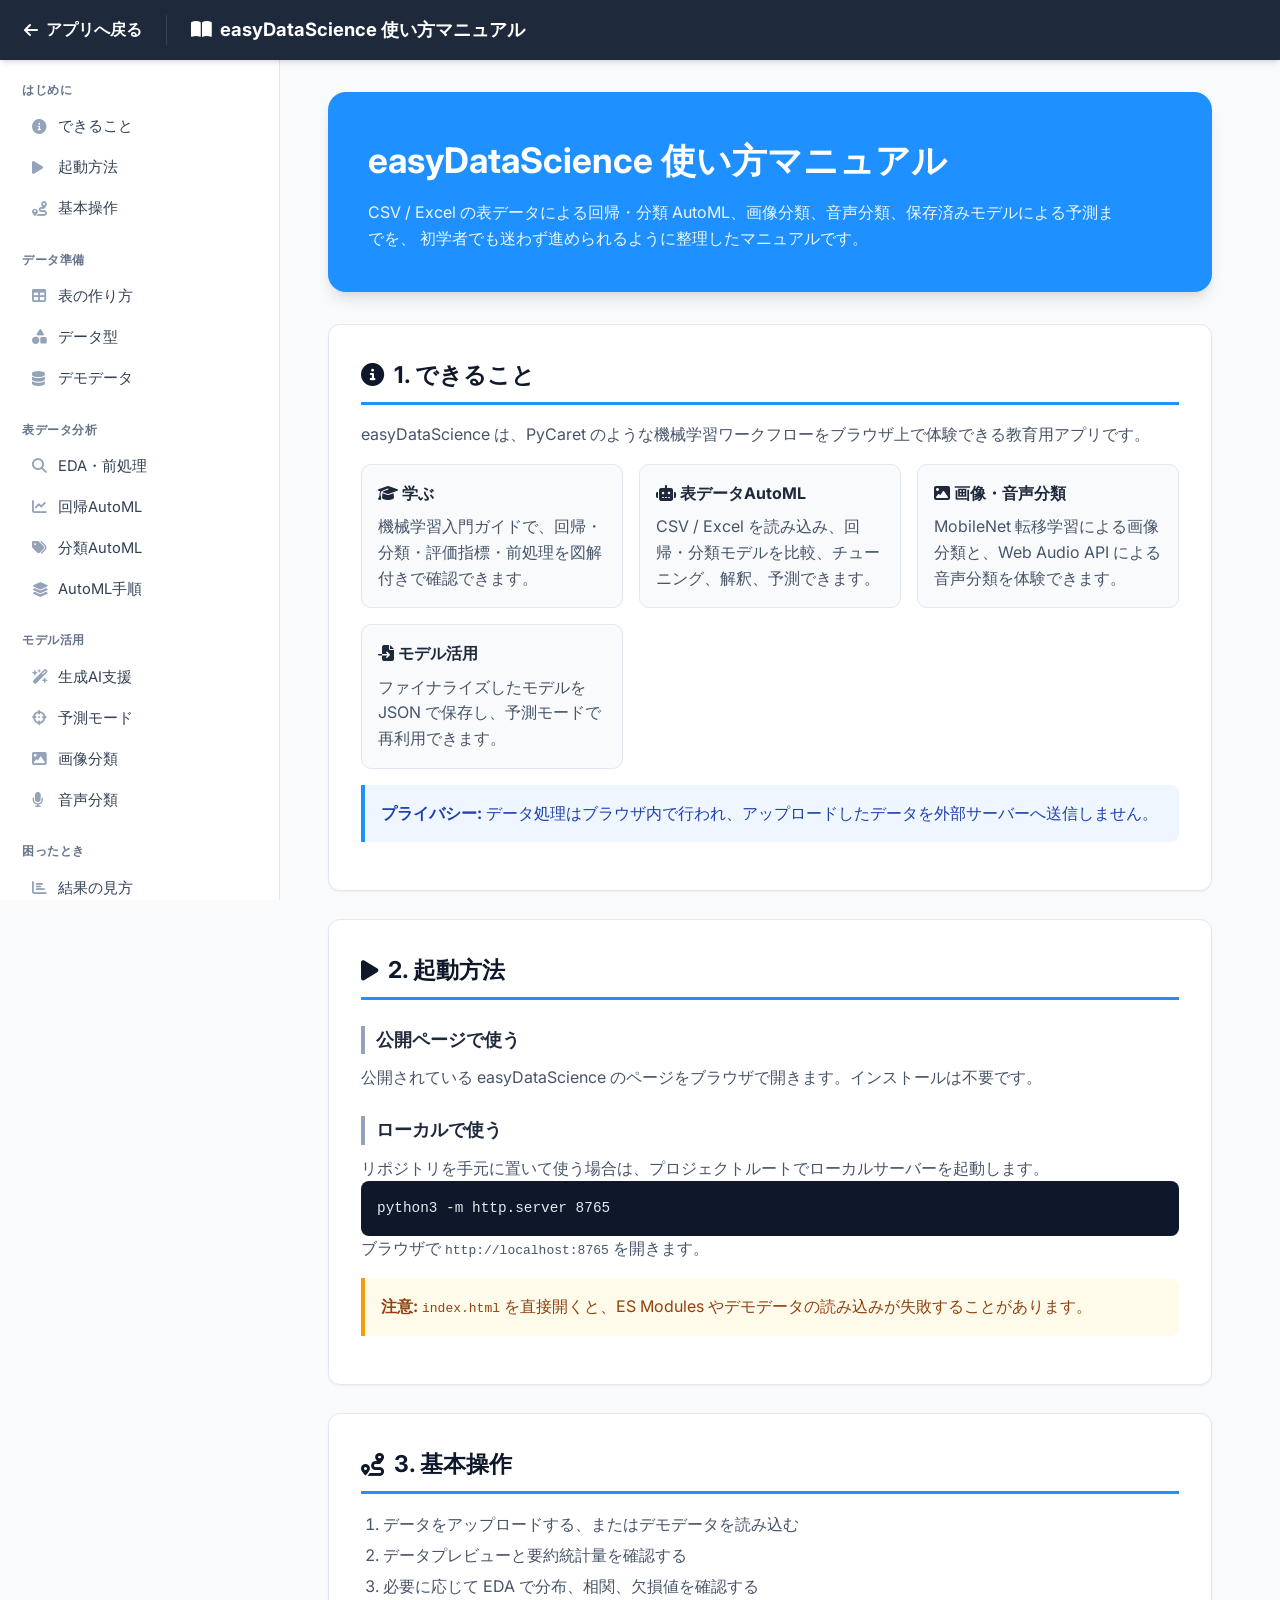
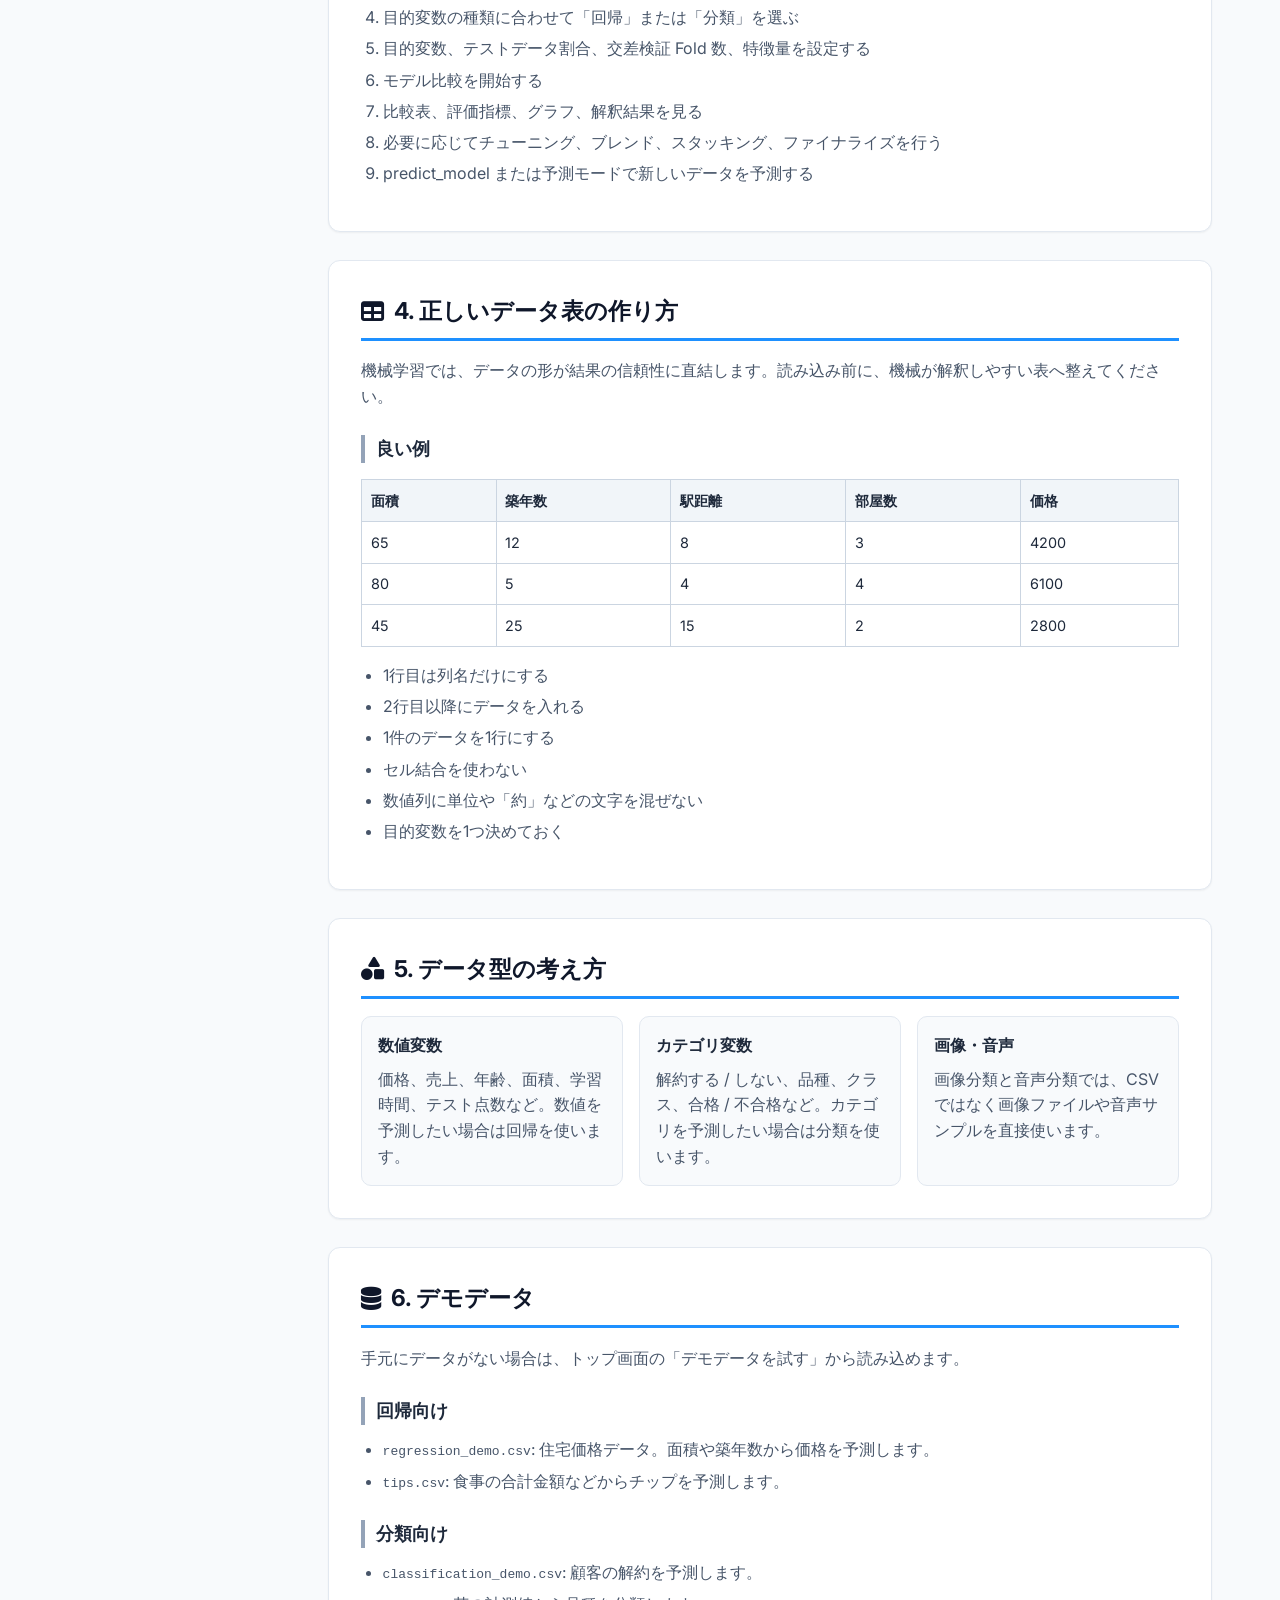
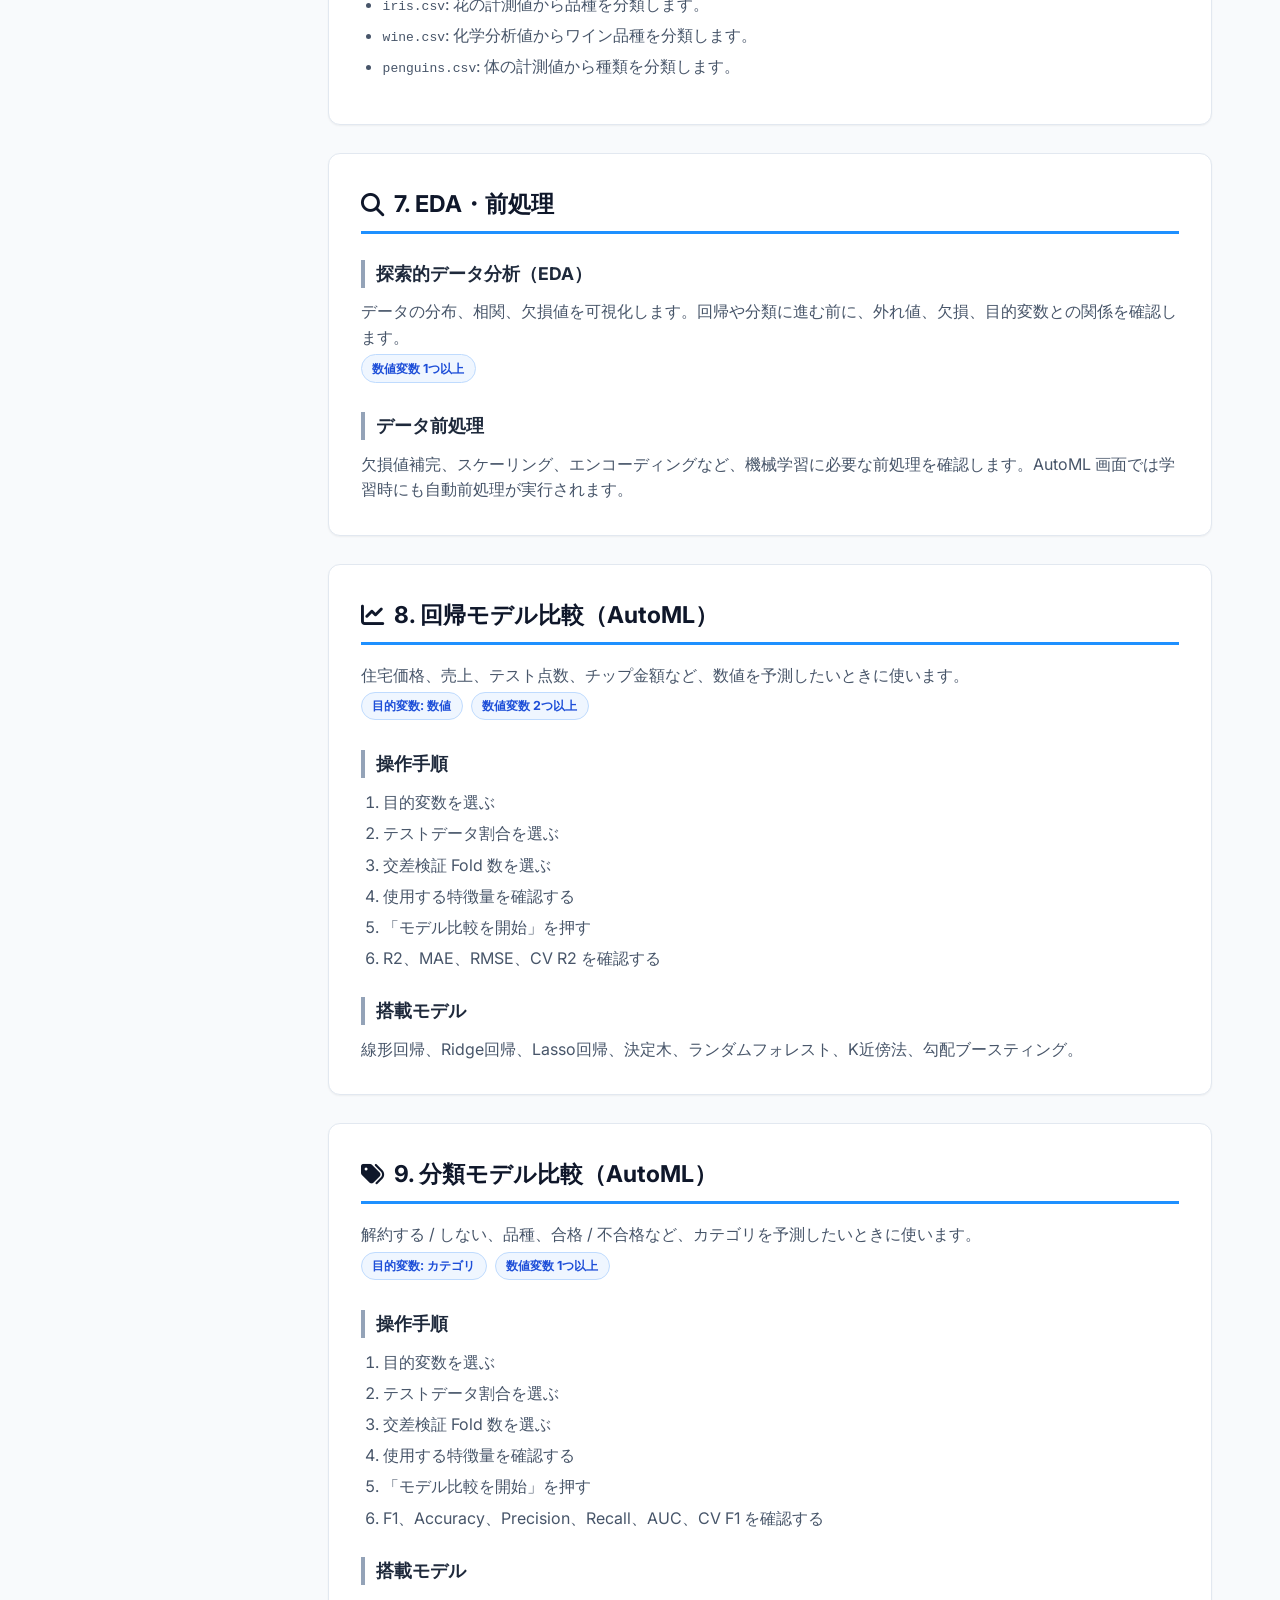
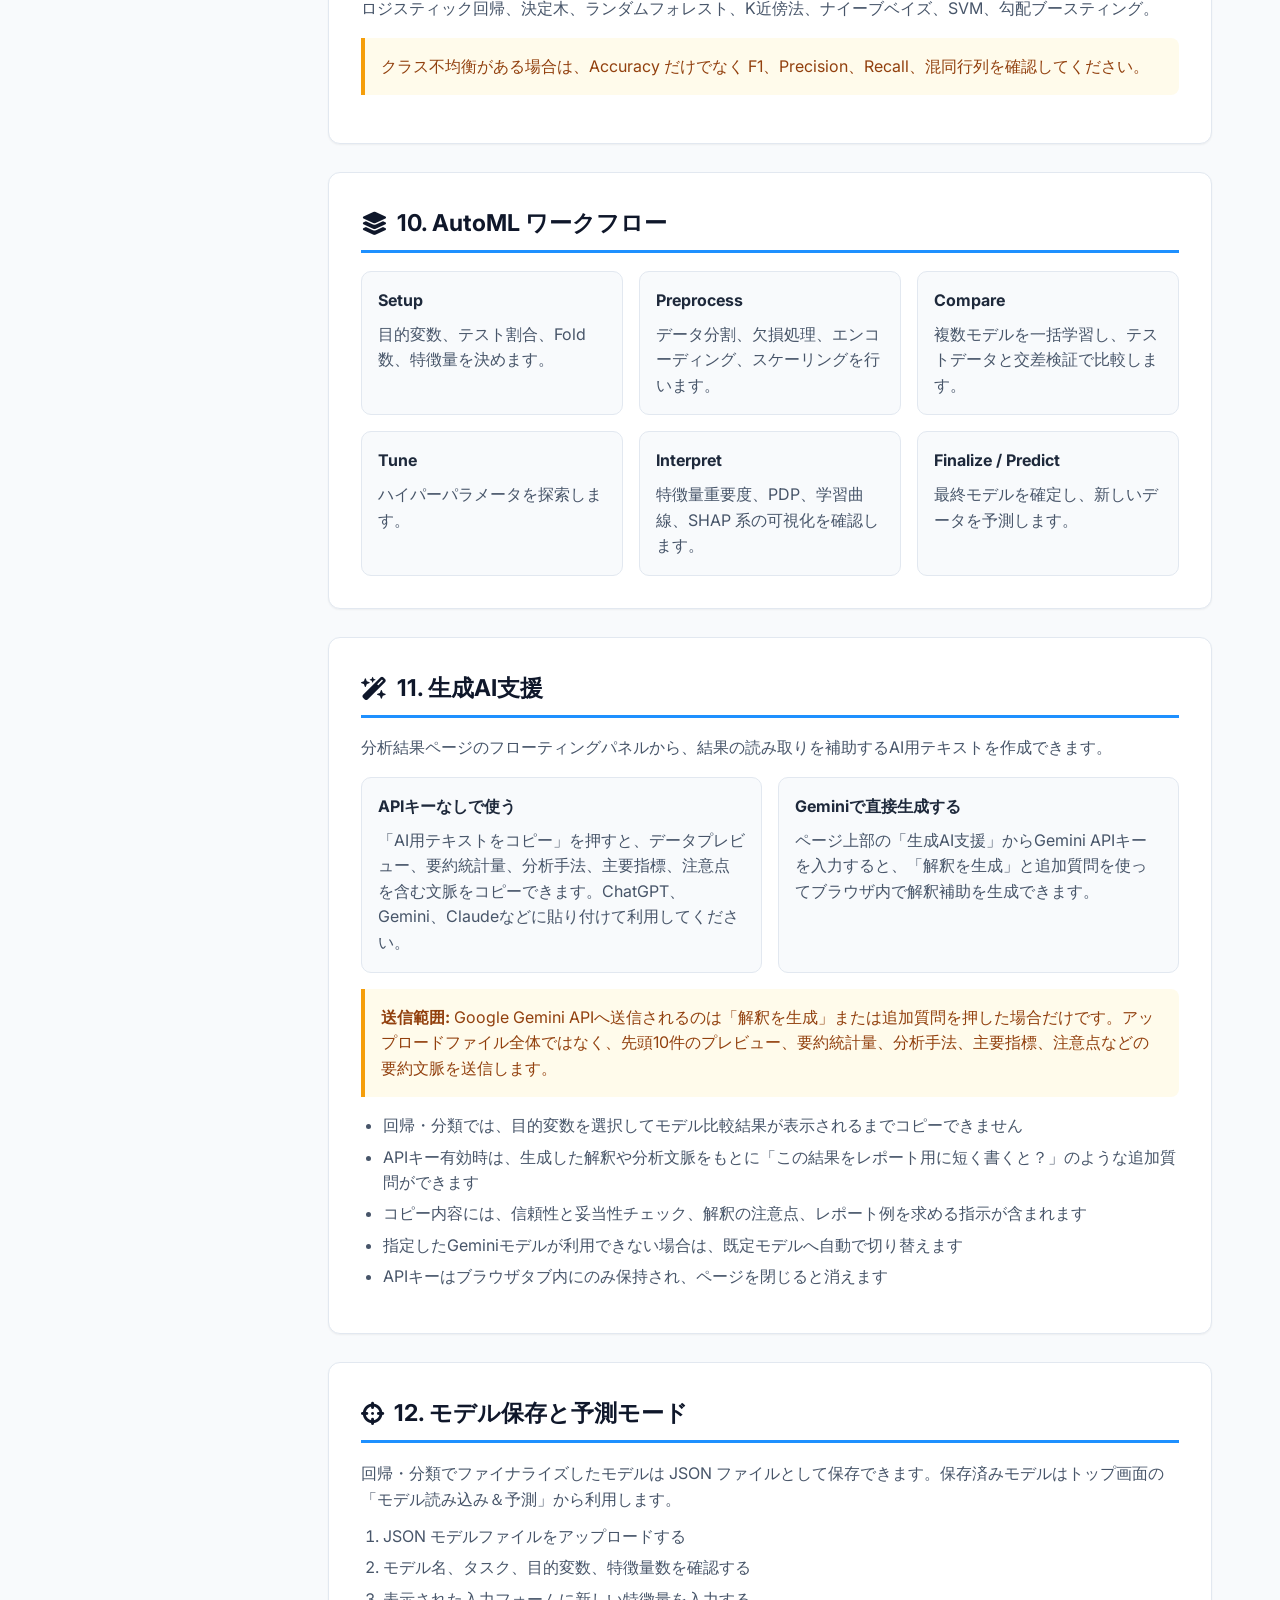
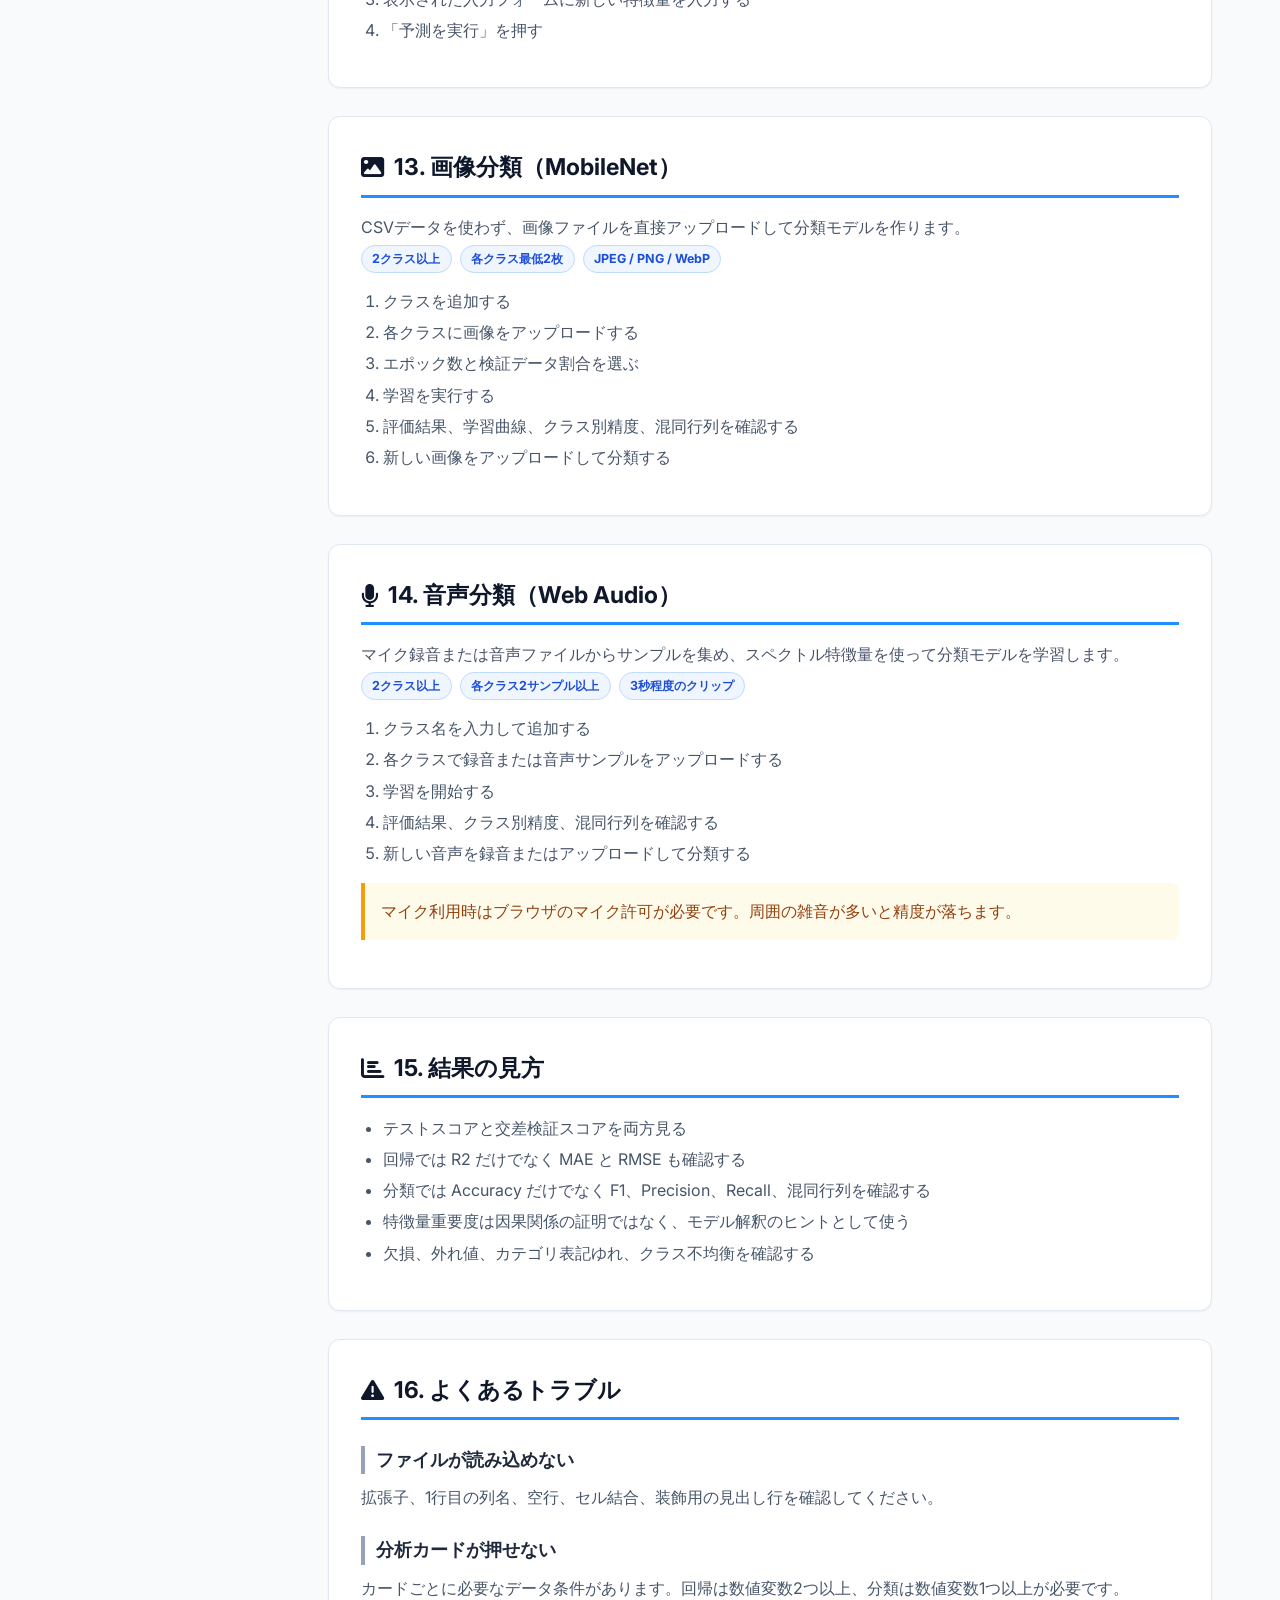
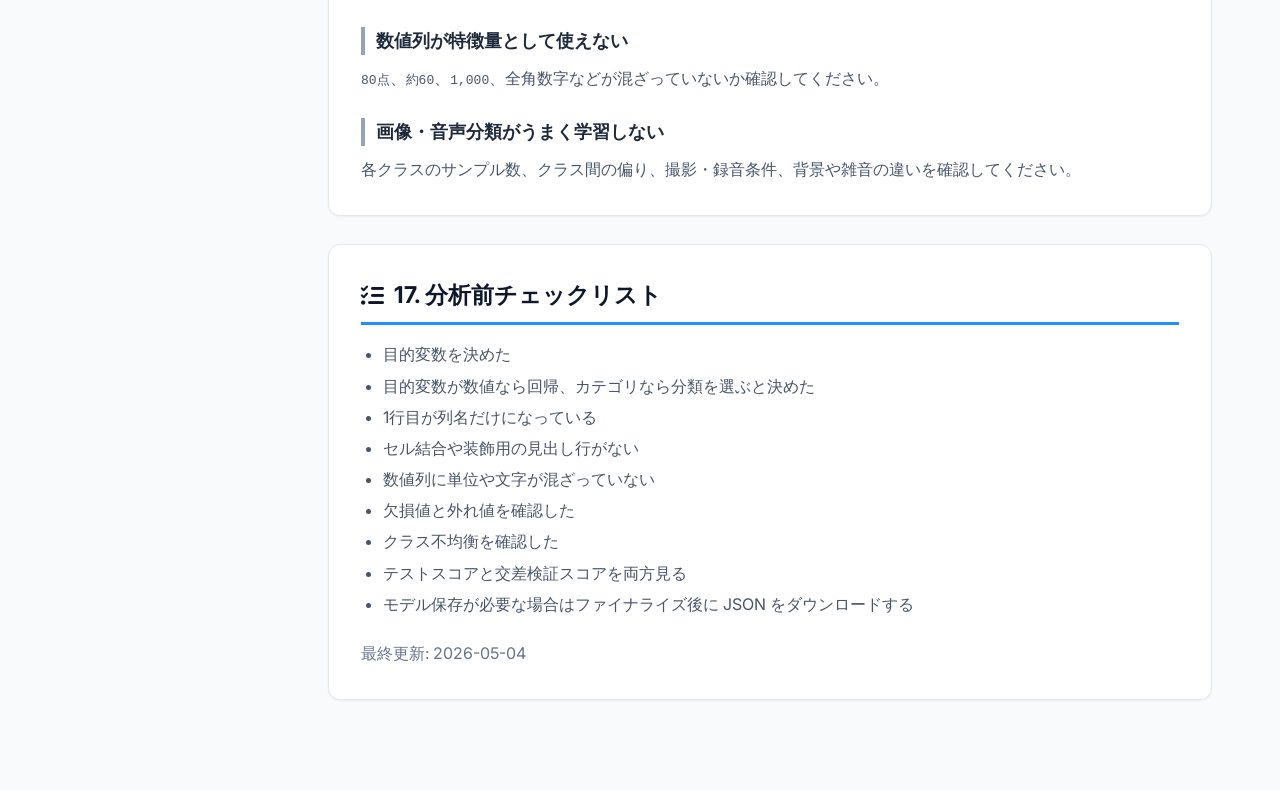
==== commit cce825d0: "easyStat準拠で生成AI支援を改善" ====
--- a/manual.html
+++ b/manual.html
@@ -322,6 +322,7 @@
             </div>
             <div class="manual-group">
                 <div class="manual-group-title">モデル活用</div>
+                <a class="manual-link" href="#ai-assist"><i class="fas fa-wand-magic-sparkles"></i> 生成AI支援</a>
                 <a class="manual-link" href="#prediction-mode"><i class="fas fa-crosshairs"></i> 予測モード</a>
                 <a class="manual-link" href="#image"><i class="fas fa-image"></i> 画像分類</a>
                 <a class="manual-link" href="#audio"><i class="fas fa-microphone"></i> 音声分類</a>
@@ -516,8 +517,33 @@
                 </div>
             </section>
 
+            <section id="ai-assist" class="manual-section">
+                <h2><i class="fas fa-wand-magic-sparkles"></i> 11. 生成AI支援</h2>
+                <p>分析結果ページのフローティングパネルから、結果の読み取りを補助するAI用テキストを作成できます。</p>
+                <div class="manual-grid">
+                    <div class="manual-card">
+                        <h4>APIキーなしで使う</h4>
+                        <p>「AI用テキストをコピー」を押すと、データプレビュー、要約統計量、分析手法、主要指標、注意点を含む文脈をコピーできます。ChatGPT、Gemini、Claudeなどに貼り付けて利用してください。</p>
+                    </div>
+                    <div class="manual-card">
+                        <h4>Geminiで直接生成する</h4>
+                        <p>ページ上部の「生成AI支援」からGemini APIキーを入力すると、「解釈を生成」と追加質問を使ってブラウザ内で解釈補助を生成できます。</p>
+                    </div>
+                </div>
+                <div class="manual-alert manual-warning">
+                    <strong>送信範囲:</strong> Google Gemini APIへ送信されるのは「解釈を生成」または追加質問を押した場合だけです。アップロードファイル全体ではなく、先頭10件のプレビュー、要約統計量、分析手法、主要指標、注意点などの要約文脈を送信します。
+                </div>
+                <ul>
+                    <li>回帰・分類では、目的変数を選択してモデル比較結果が表示されるまでコピーできません</li>
+                    <li>APIキー有効時は、生成した解釈や分析文脈をもとに「この結果をレポート用に短く書くと？」のような追加質問ができます</li>
+                    <li>コピー内容には、信頼性と妥当性チェック、解釈の注意点、レポート例を求める指示が含まれます</li>
+                    <li>指定したGeminiモデルが利用できない場合は、既定モデルへ自動で切り替えます</li>
+                    <li>APIキーはブラウザタブ内にのみ保持され、ページを閉じると消えます</li>
+                </ul>
+            </section>
+
             <section id="prediction-mode" class="manual-section">
-                <h2><i class="fas fa-crosshairs"></i> 11. モデル保存と予測モード</h2>
+                <h2><i class="fas fa-crosshairs"></i> 12. モデル保存と予測モード</h2>
                 <p>回帰・分類でファイナライズしたモデルは JSON ファイルとして保存できます。保存済みモデルはトップ画面の「モデル読み込み＆予測」から利用します。</p>
                 <ol>
                     <li>JSON モデルファイルをアップロードする</li>
@@ -528,7 +554,7 @@
             </section>
 
             <section id="image" class="manual-section">
-                <h2><i class="fas fa-image"></i> 12. 画像分類（MobileNet）</h2>
+                <h2><i class="fas fa-image"></i> 13. 画像分類（MobileNet）</h2>
                 <p>CSVデータを使わず、画像ファイルを直接アップロードして分類モデルを作ります。</p>
                 <span class="manual-badge">2クラス以上</span>
                 <span class="manual-badge">各クラス最低2枚</span>
@@ -544,7 +570,7 @@
             </section>
 
             <section id="audio" class="manual-section">
-                <h2><i class="fas fa-microphone"></i> 13. 音声分類（Web Audio）</h2>
+                <h2><i class="fas fa-microphone"></i> 14. 音声分類（Web Audio）</h2>
                 <p>マイク録音または音声ファイルからサンプルを集め、スペクトル特徴量を使って分類モデルを学習します。</p>
                 <span class="manual-badge">2クラス以上</span>
                 <span class="manual-badge">各クラス2サンプル以上</span>
@@ -562,7 +588,7 @@
             </section>
 
             <section id="reading" class="manual-section">
-                <h2><i class="fas fa-chart-bar"></i> 14. 結果の見方</h2>
+                <h2><i class="fas fa-chart-bar"></i> 15. 結果の見方</h2>
                 <ul>
                     <li>テストスコアと交差検証スコアを両方見る</li>
                     <li>回帰では R2 だけでなく MAE と RMSE も確認する</li>
@@ -573,7 +599,7 @@
             </section>
 
             <section id="trouble" class="manual-section">
-                <h2><i class="fas fa-triangle-exclamation"></i> 15. よくあるトラブル</h2>
+                <h2><i class="fas fa-triangle-exclamation"></i> 16. よくあるトラブル</h2>
                 <h3>ファイルが読み込めない</h3>
                 <p>拡張子、1行目の列名、空行、セル結合、装飾用の見出し行を確認してください。</p>
                 <h3>分析カードが押せない</h3>
@@ -585,7 +611,7 @@
             </section>
 
             <section id="checklist" class="manual-section">
-                <h2><i class="fas fa-list-check"></i> 16. 分析前チェックリスト</h2>
+                <h2><i class="fas fa-list-check"></i> 17. 分析前チェックリスト</h2>
                 <ul>
                     <li>目的変数を決めた</li>
                     <li>目的変数が数値なら回帰、カテゴリなら分類を選ぶと決めた</li>
--- a/css/style.css
+++ b/css/style.css
@@ -228,11 +228,11 @@
 .btn-retry:hover { background: var(--primary-dark); }
 
 /* === Form Elements === */
-input[type="file"], select, input[type="text"], input[type="number"] {
+input[type="file"], select, input[type="text"], input[type="number"], input[type="password"] {
     width: 100%; padding: 0.75rem; border: 1px solid var(--border-color);
     border-radius: 8px; font-family: inherit; font-size: 0.875rem; transition: all 0.3s ease;
 }
-input[type="file"]:focus, select:focus, input[type="text"]:focus, input[type="number"]:focus {
+input[type="file"]:focus, select:focus, input[type="text"]:focus, input[type="number"]:focus, input[type="password"]:focus {
     outline: none; border-color: var(--primary-color);
     box-shadow: 0 0 0 3px rgba(30,144,255,0.1);
 }
@@ -444,6 +444,148 @@
 }
 .close-modal { color: #64748b; font-size: 2rem; font-weight: bold; cursor: pointer; line-height: 1; transition: color 0.2s; }
 .close-modal:hover, .close-modal:focus { color: var(--text-primary); text-decoration: none; }
+
+/* === Gemini AI Assistant === */
+.hero-action-left {
+    position: absolute; top: 1.5rem; left: 1.5rem; z-index: 10;
+}
+.ai-settings-button {
+    display: inline-flex; align-items: center; gap: 0.5rem;
+    background: rgba(255, 255, 255, 0.2); color: white;
+    border: 1px solid rgba(255, 255, 255, 0.4); padding: 0.5rem 1rem;
+}
+.ai-settings-button:hover {
+    background: rgba(255, 255, 255, 0.28); color: white;
+}
+.ai-status-badge {
+    display: inline-flex; align-items: center; justify-content: center;
+    min-width: 3.25rem; padding: 0.1rem 0.45rem; border-radius: 9999px;
+    background: rgba(255, 255, 255, 0.18); color: white;
+    font-size: 0.75rem; font-weight: 700;
+}
+.ai-status-badge.active {
+    background: #dcfce7; color: #166534;
+}
+.ai-settings-modal-content {
+    max-width: 560px;
+}
+.ai-settings-description {
+    margin-bottom: 1.25rem; color: var(--text-secondary); line-height: 1.7;
+}
+.ai-settings-form {
+    display: grid; gap: 0.75rem;
+}
+.ai-settings-form label {
+    font-weight: 600; color: var(--text-primary); font-size: 0.9rem;
+}
+.input-hint {
+    margin: -0.35rem 0 0; color: var(--text-secondary); font-size: 0.8rem; line-height: 1.5;
+}
+.ai-settings-actions {
+    display: flex; gap: 0.75rem; flex-wrap: wrap; margin-top: 0.5rem;
+}
+.ai-settings-actions .btn-analysis,
+.ai-settings-actions .btn-demo {
+    display: inline-flex; align-items: center; justify-content: center; gap: 0.5rem;
+}
+.ai-settings-status {
+    min-height: 2.5rem; padding: 0.75rem; border-radius: 8px;
+    background: #f8fafc; color: var(--text-secondary); font-size: 0.85rem;
+    border: 1px solid var(--border-color);
+}
+.ai-settings-status.active {
+    background: #f0fdf4; color: #166534; border-color: #bbf7d0;
+}
+.ai-assist-floating {
+    position: fixed; right: 1.25rem; bottom: 1.25rem; z-index: 2000;
+    width: min(420px, calc(100vw - 2rem)); max-height: calc(100vh - 2.5rem);
+    background: var(--surface); border: 1px solid rgba(30, 144, 255, 0.22);
+    border-radius: 12px; box-shadow: var(--shadow-xl); overflow: hidden;
+}
+.ai-assist-header {
+    display: flex; align-items: flex-start; justify-content: space-between; gap: 1rem;
+    padding: 1rem; color: white; background: #1e90ff;
+}
+.ai-assist-title {
+    display: flex; align-items: center; gap: 0.5rem; font-weight: 700;
+}
+.ai-assist-subtitle {
+    margin-top: 0.2rem; font-size: 0.8rem; opacity: 0.9;
+}
+.ai-assist-icon-actions {
+    display: inline-flex; gap: 0.35rem;
+}
+.ai-assist-icon-button {
+    width: 32px; height: 32px; padding: 0; border-radius: 8px;
+    display: inline-flex; align-items: center; justify-content: center;
+    background: rgba(255, 255, 255, 0.18); color: white;
+}
+.ai-assist-icon-button:hover {
+    background: rgba(255, 255, 255, 0.28);
+}
+.ai-assist-body {
+    padding: 1rem; max-height: calc(100vh - 8rem); overflow: auto;
+}
+.ai-assist-context {
+    display: grid; gap: 0.25rem; padding: 0.75rem; border-radius: 8px;
+    background: #f8fafc; border: 1px solid var(--border-color);
+    color: var(--text-secondary); font-size: 0.85rem; margin-bottom: 0.85rem;
+}
+.ai-assist-context strong {
+    color: var(--text-primary);
+}
+.ai-assist-privacy-note {
+    display: grid; grid-template-columns: 1rem 1fr; gap: 0.45rem;
+    margin-bottom: 0.85rem; padding: 0.65rem 0.75rem; border-radius: 8px;
+    background: #fffbeb; border: 1px solid #fde68a; color: #92400e;
+    font-size: 0.8rem; line-height: 1.5;
+}
+.ai-assist-privacy-note i { margin-top: 0.1rem; color: #d97706; }
+.ai-assist-actions {
+    display: grid; grid-template-columns: 1fr 1fr; gap: 0.5rem;
+}
+.ai-assist-copy,
+.ai-assist-generate {
+    width: 100%; display: inline-flex; align-items: center; justify-content: center; gap: 0.5rem;
+    border-radius: 8px; padding: 0.75rem 1rem; font-weight: 700;
+    border: 1px solid transparent;
+}
+.ai-assist-copy {
+    background: #f8fafc; color: #1e3a8a; border-color: #bfdbfe;
+}
+.ai-assist-copy:hover { background: #eff6ff; }
+.ai-assist-generate:disabled {
+    opacity: 0.65; cursor: not-allowed;
+}
+.ai-assist-copy:disabled {
+    opacity: 0.65; cursor: not-allowed;
+}
+.ai-assist-generate.is-loading:disabled {
+    cursor: wait;
+}
+.ai-assist-output {
+    margin-top: 0.85rem; padding: 0.9rem; border-radius: 8px; min-height: 8rem;
+    background: #0f172a; color: #e2e8f0; font-size: 0.9rem; line-height: 1.7;
+    white-space: pre-wrap; overflow-wrap: anywhere;
+}
+.ai-assist-chat-area {
+    display: grid; grid-template-columns: minmax(0, 1fr) auto; gap: 0.5rem;
+    margin-top: 0.85rem;
+}
+.ai-assist-chat-input {
+    width: 100%; min-width: 0; resize: vertical; max-height: 8rem;
+    border: 1px solid var(--border-color); border-radius: 8px;
+    padding: 0.7rem 0.75rem; font: inherit; line-height: 1.5;
+}
+.ai-assist-chat-send {
+    display: inline-flex; align-items: center; justify-content: center; gap: 0.45rem;
+    border-radius: 8px; padding: 0.7rem 0.85rem; font-weight: 700;
+    background: #1e90ff; color: white; border: 1px solid #1e90ff;
+}
+.ai-assist-chat-send:disabled,
+.ai-assist-chat-input:disabled {
+    opacity: 0.65; cursor: not-allowed;
+}
 .demo-options-grid { display: grid; grid-template-columns: repeat(auto-fit, minmax(280px, 1fr)); gap: 1rem; }
 .demo-option-btn {
     display: flex; align-items: center; text-align: left; background: white;
@@ -570,6 +712,63 @@
 .metric-card.bad .metric-value { color: #ef4444; }
 .metric-card.bad::after { background: #ef4444; }
 
+/* === Analysis Quality Panel === */
+.analysis-quality-panel {
+    background: var(--surface); border: 1px solid var(--border-color);
+    border-radius: 12px; padding: 1.25rem; margin: 1.5rem 0;
+    box-shadow: var(--shadow-sm);
+}
+.analysis-quality-panel.analysis-quality-danger { border-color: #fecaca; background: #fff7f7; }
+.analysis-quality-panel.analysis-quality-warning { border-color: #fde68a; background: #fffbeb; }
+.analysis-quality-panel.analysis-quality-good { border-color: #bbf7d0; background: #f7fef9; }
+.analysis-quality-header {
+    display: flex; justify-content: space-between; align-items: flex-start;
+    gap: 1rem; margin-bottom: 1rem;
+}
+.analysis-quality-header h4 {
+    display: flex; align-items: center; gap: 0.5rem;
+    margin: 0 0 0.35rem 0; color: var(--text-primary);
+}
+.analysis-quality-header p {
+    margin: 0; color: var(--text-secondary); font-size: 0.9rem; line-height: 1.6;
+}
+.analysis-quality-badges {
+    display: flex; flex-wrap: wrap; justify-content: flex-end; gap: 0.4rem;
+}
+.analysis-quality-count {
+    display: inline-flex; align-items: center; justify-content: center;
+    padding: 0.25rem 0.55rem; border-radius: 999px;
+    font-size: 0.78rem; font-weight: 700; white-space: nowrap;
+}
+.analysis-quality-count-danger { color: #991b1b; background: #fee2e2; }
+.analysis-quality-count-warning { color: #92400e; background: #fef3c7; }
+.analysis-quality-count-info { color: #1e40af; background: #dbeafe; }
+.analysis-quality-count-good { color: #166534; background: #dcfce7; }
+.analysis-quality-items {
+    display: grid; grid-template-columns: repeat(auto-fit, minmax(260px, 1fr)); gap: 0.75rem;
+}
+.analysis-quality-item {
+    display: grid; grid-template-columns: 1.25rem 1fr; gap: 0.65rem;
+    padding: 0.85rem; border-radius: 10px; background: rgba(255,255,255,0.72);
+    border: 1px solid rgba(148,163,184,0.22);
+}
+.analysis-quality-item i { margin-top: 0.15rem; }
+.analysis-quality-item strong { display: block; margin-bottom: 0.25rem; color: var(--text-primary); }
+.analysis-quality-item p {
+    margin: 0; color: var(--text-secondary); font-size: 0.86rem; line-height: 1.55;
+}
+.analysis-quality-item-danger { border-color: #fecaca; }
+.analysis-quality-item-danger i { color: #dc2626; }
+.analysis-quality-item-warning { border-color: #fde68a; }
+.analysis-quality-item-warning i { color: #d97706; }
+.analysis-quality-item-info { border-color: #bfdbfe; }
+.analysis-quality-item-info i { color: #2563eb; }
+.analysis-quality-item-good { border-color: #bbf7d0; }
+.analysis-quality-item-good i { color: #16a34a; }
+.analysis-quality-more {
+    padding: 0.85rem; color: var(--text-secondary); font-size: 0.85rem;
+}
+
 /* === Progress Bar === */
 .progress-bar {
     width: 100%; height: 12px; background: var(--border-color);
@@ -731,7 +930,7 @@
     .upload-buttons { flex-direction: column; width: 100%; gap: 0.75rem; align-items: stretch; }
     .upload-hint { margin: 0.5rem 0; }
     .btn-upload, .btn-demo { width: 100%; justify-content: center; margin-bottom: 0; }
-    button, select, input[type="text"], input[type="number"], input[type="file"], .tab-btn {
+    button, select, input[type="text"], input[type="number"], input[type="password"], input[type="file"], .tab-btn {
         min-height: 48px; font-size: 16px; margin-bottom: 0.5rem;
     }
     input, select { padding: 0.75rem 1rem; }
@@ -748,6 +947,15 @@
     .confusion-matrix td { padding: 0.6rem; font-size: 1rem; min-width: 60px; }
     .kwic-panel { width: 100%; right: -100%; }
     .kwic-panel.open { right: 0; }
+    .hero-action-left {
+        position: static; margin: 0 auto 1rem auto; width: 100%;
+    }
+    .ai-settings-button {
+        width: 100%; justify-content: center;
+    }
+    .ai-assist-floating {
+        right: 0.75rem; bottom: 0.75rem; width: calc(100vw - 1.5rem);
+    }
 }
 
 /* === Responsive: 480px === */
@@ -759,4 +967,6 @@
     .step-indicator .step-connector { width: 16px; }
     .metric-card .metric-value { font-size: 1.5rem; }
     .confusion-matrix td { padding: 0.5rem; font-size: 0.875rem; min-width: 50px; }
-}
+    .ai-assist-actions,
+    .ai-assist-chat-area { grid-template-columns: 1fr; }
+}
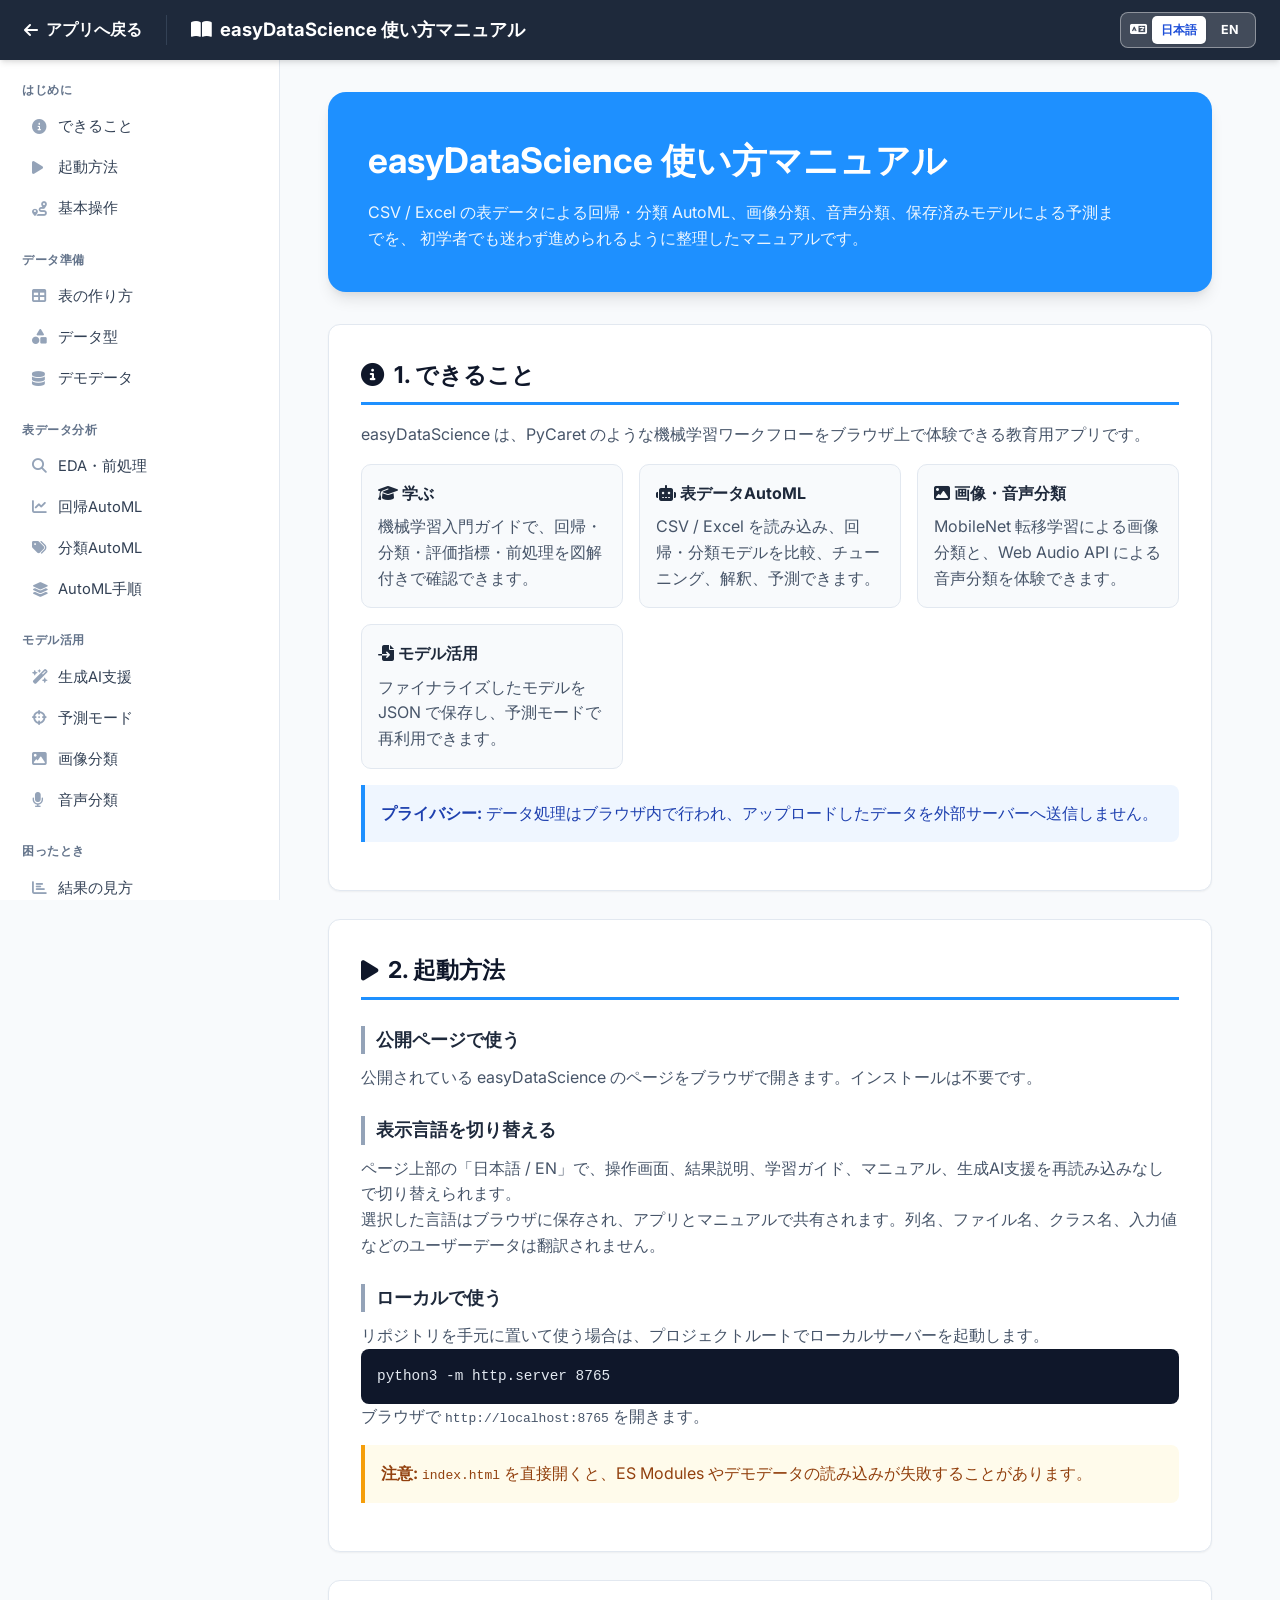
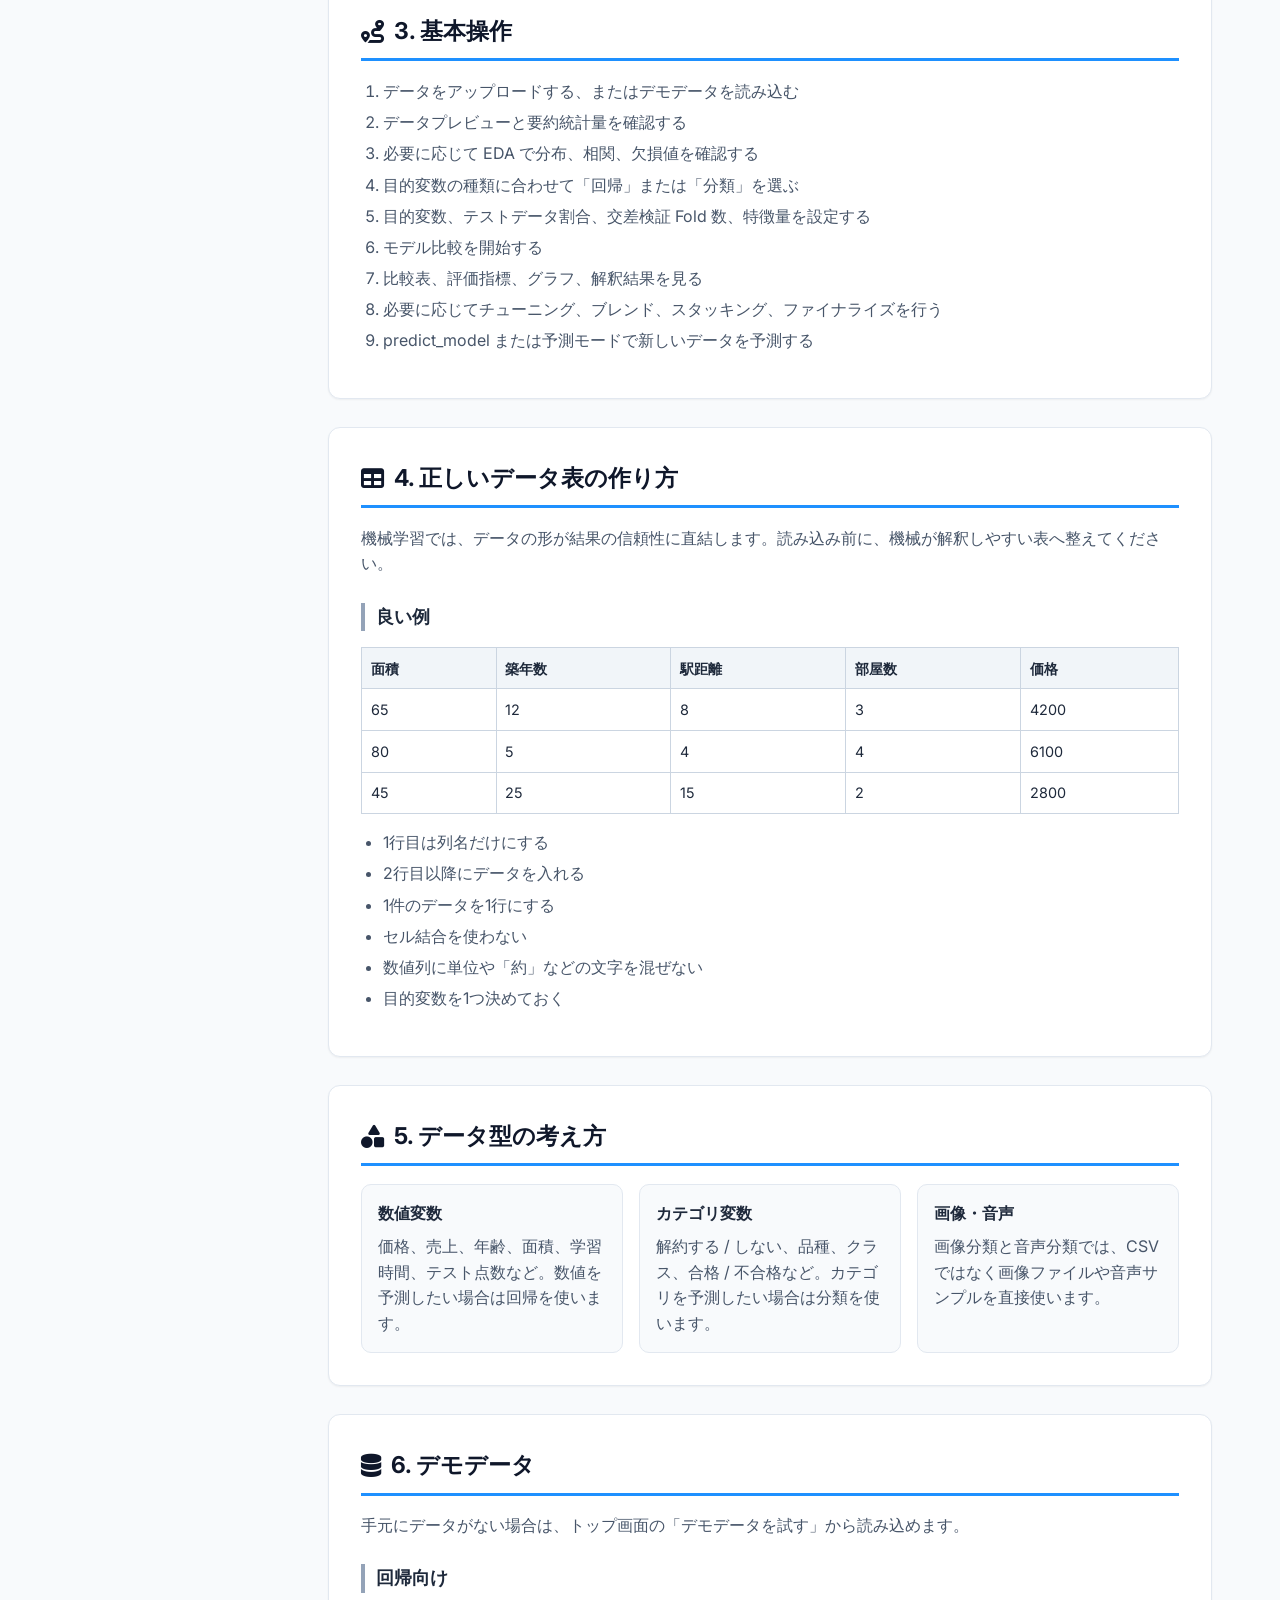
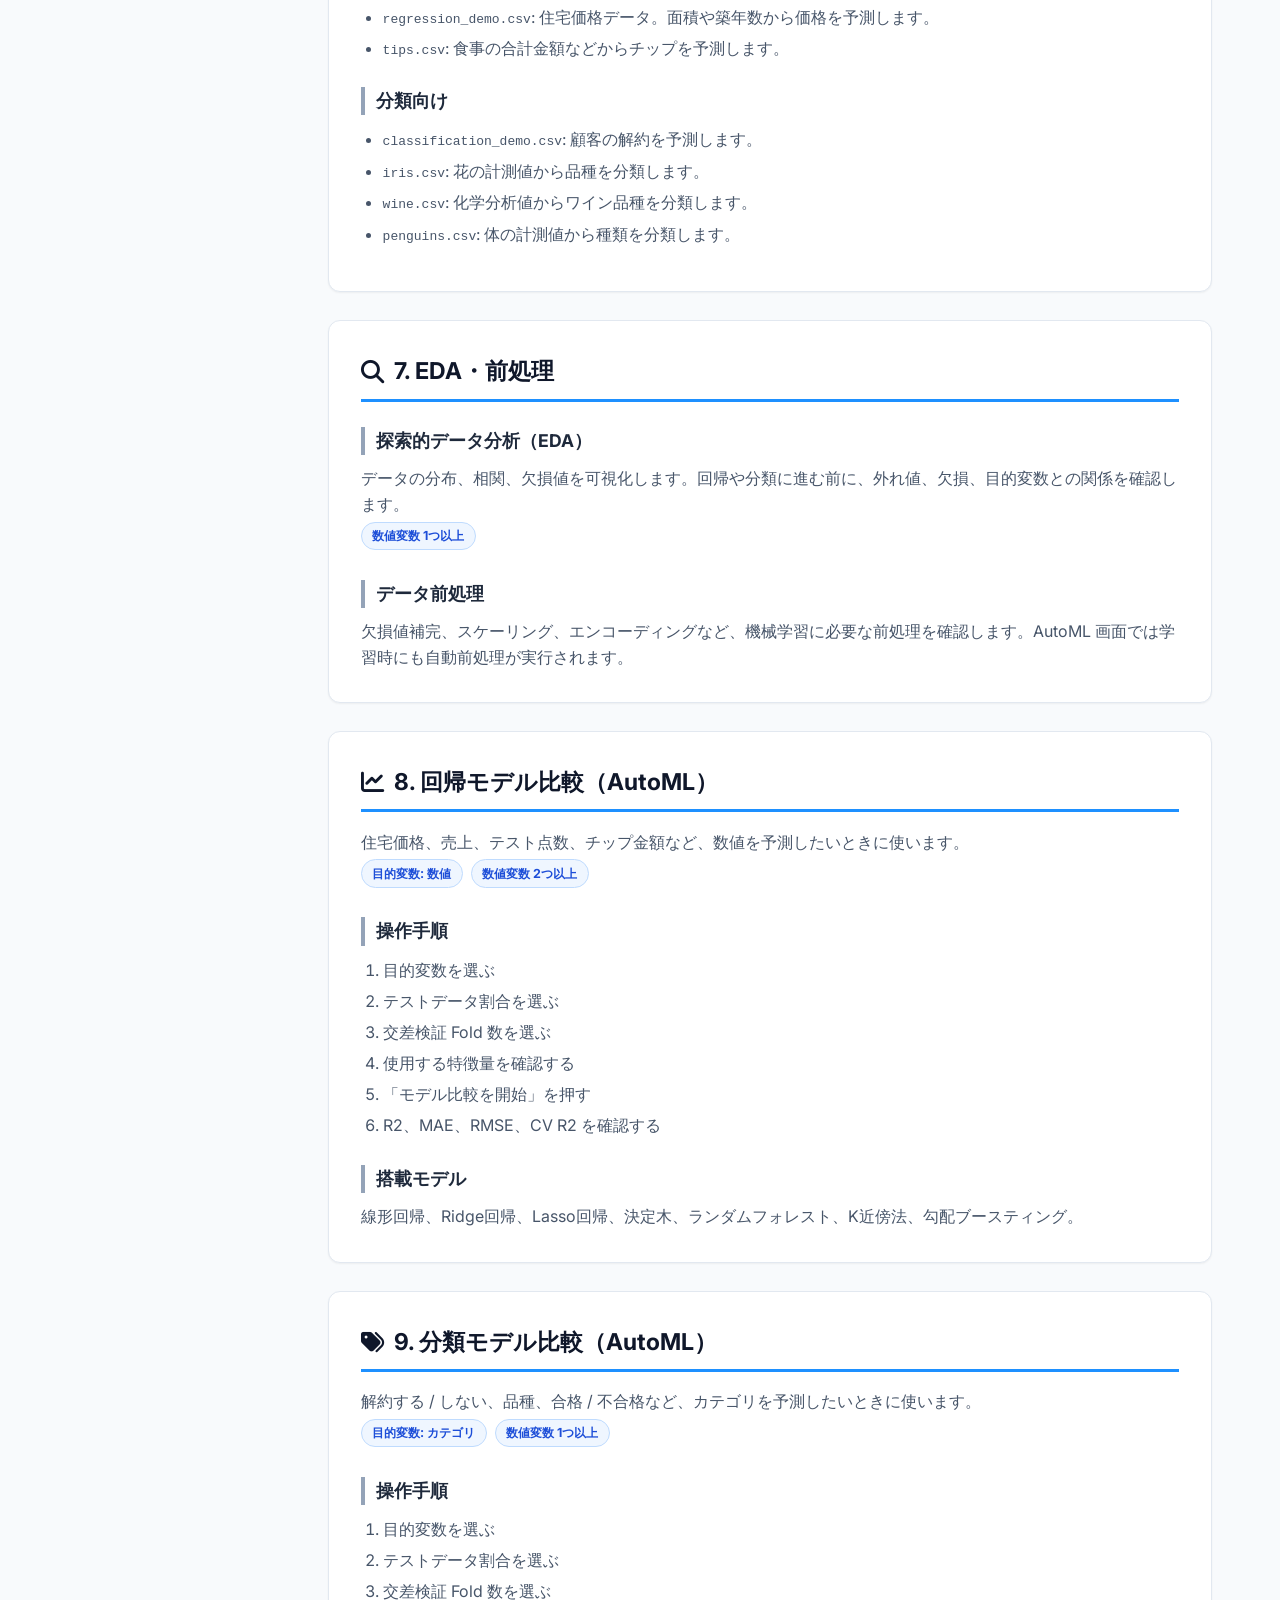
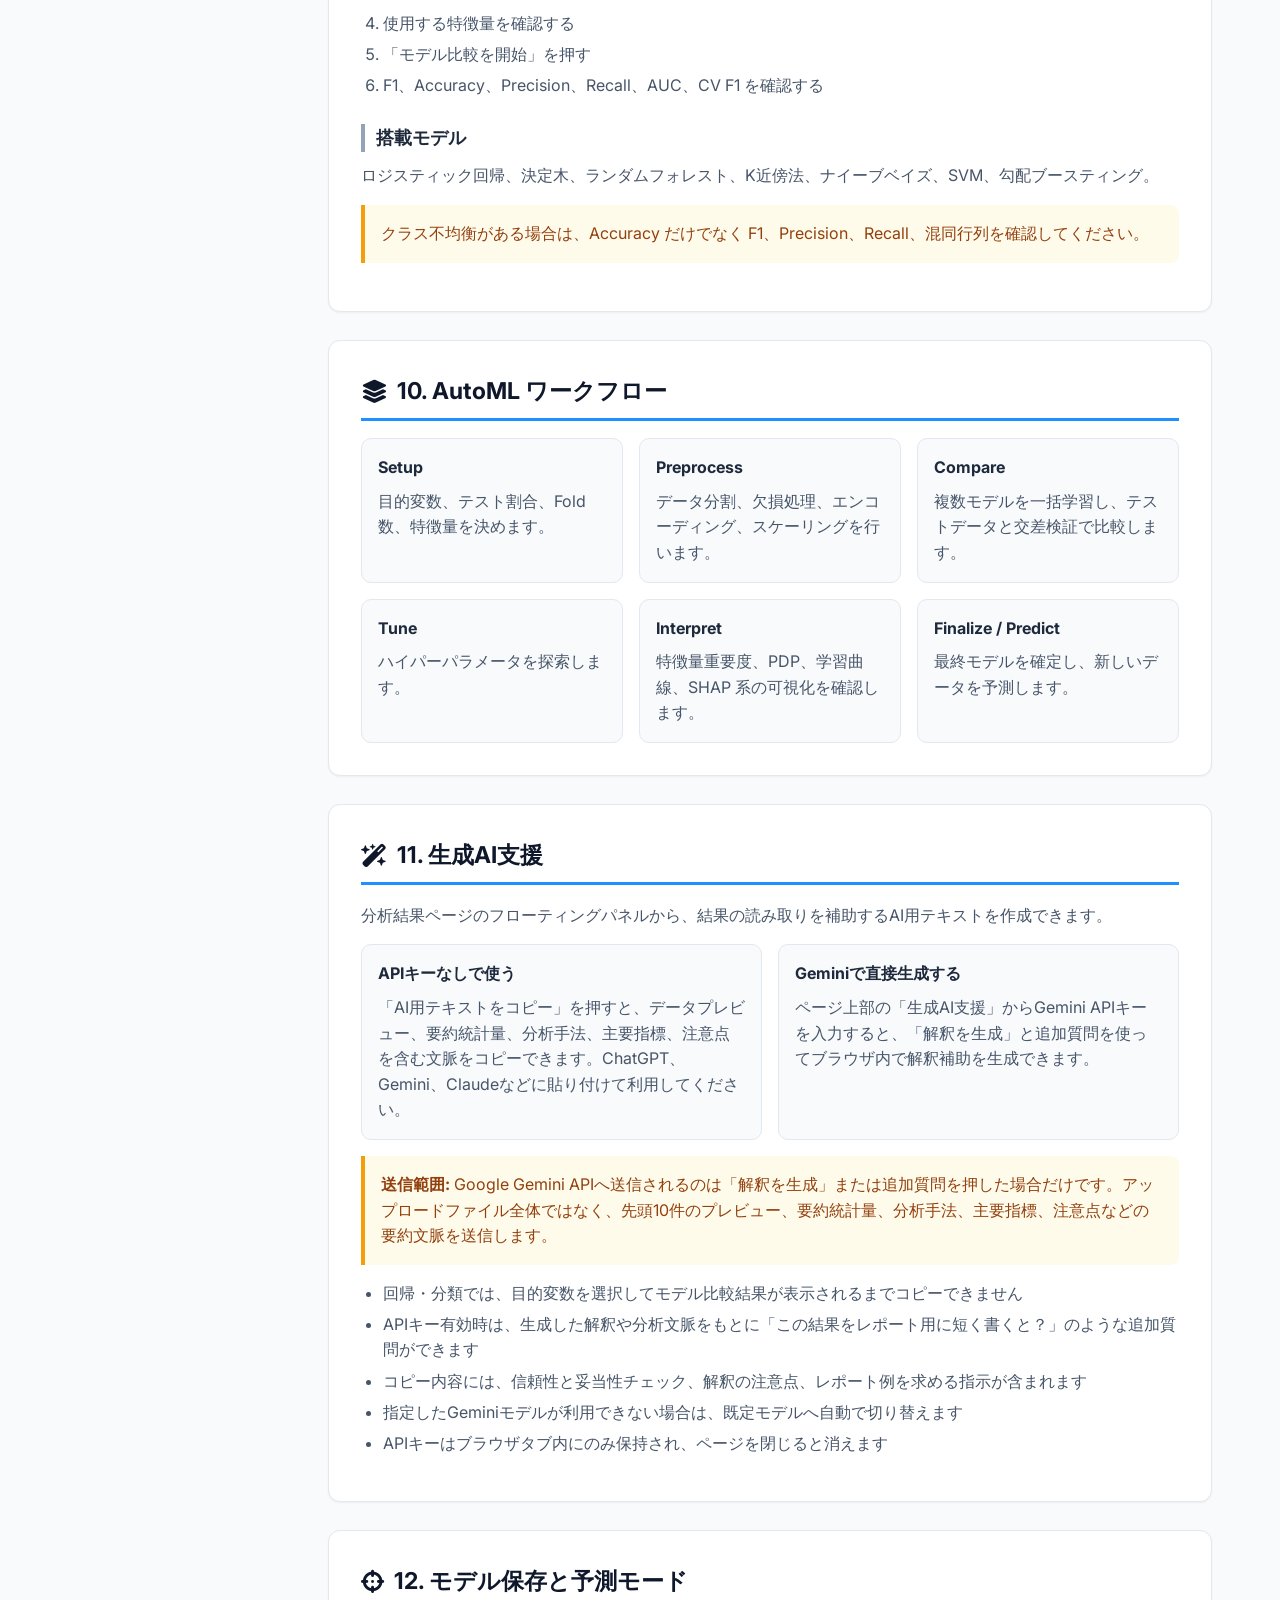
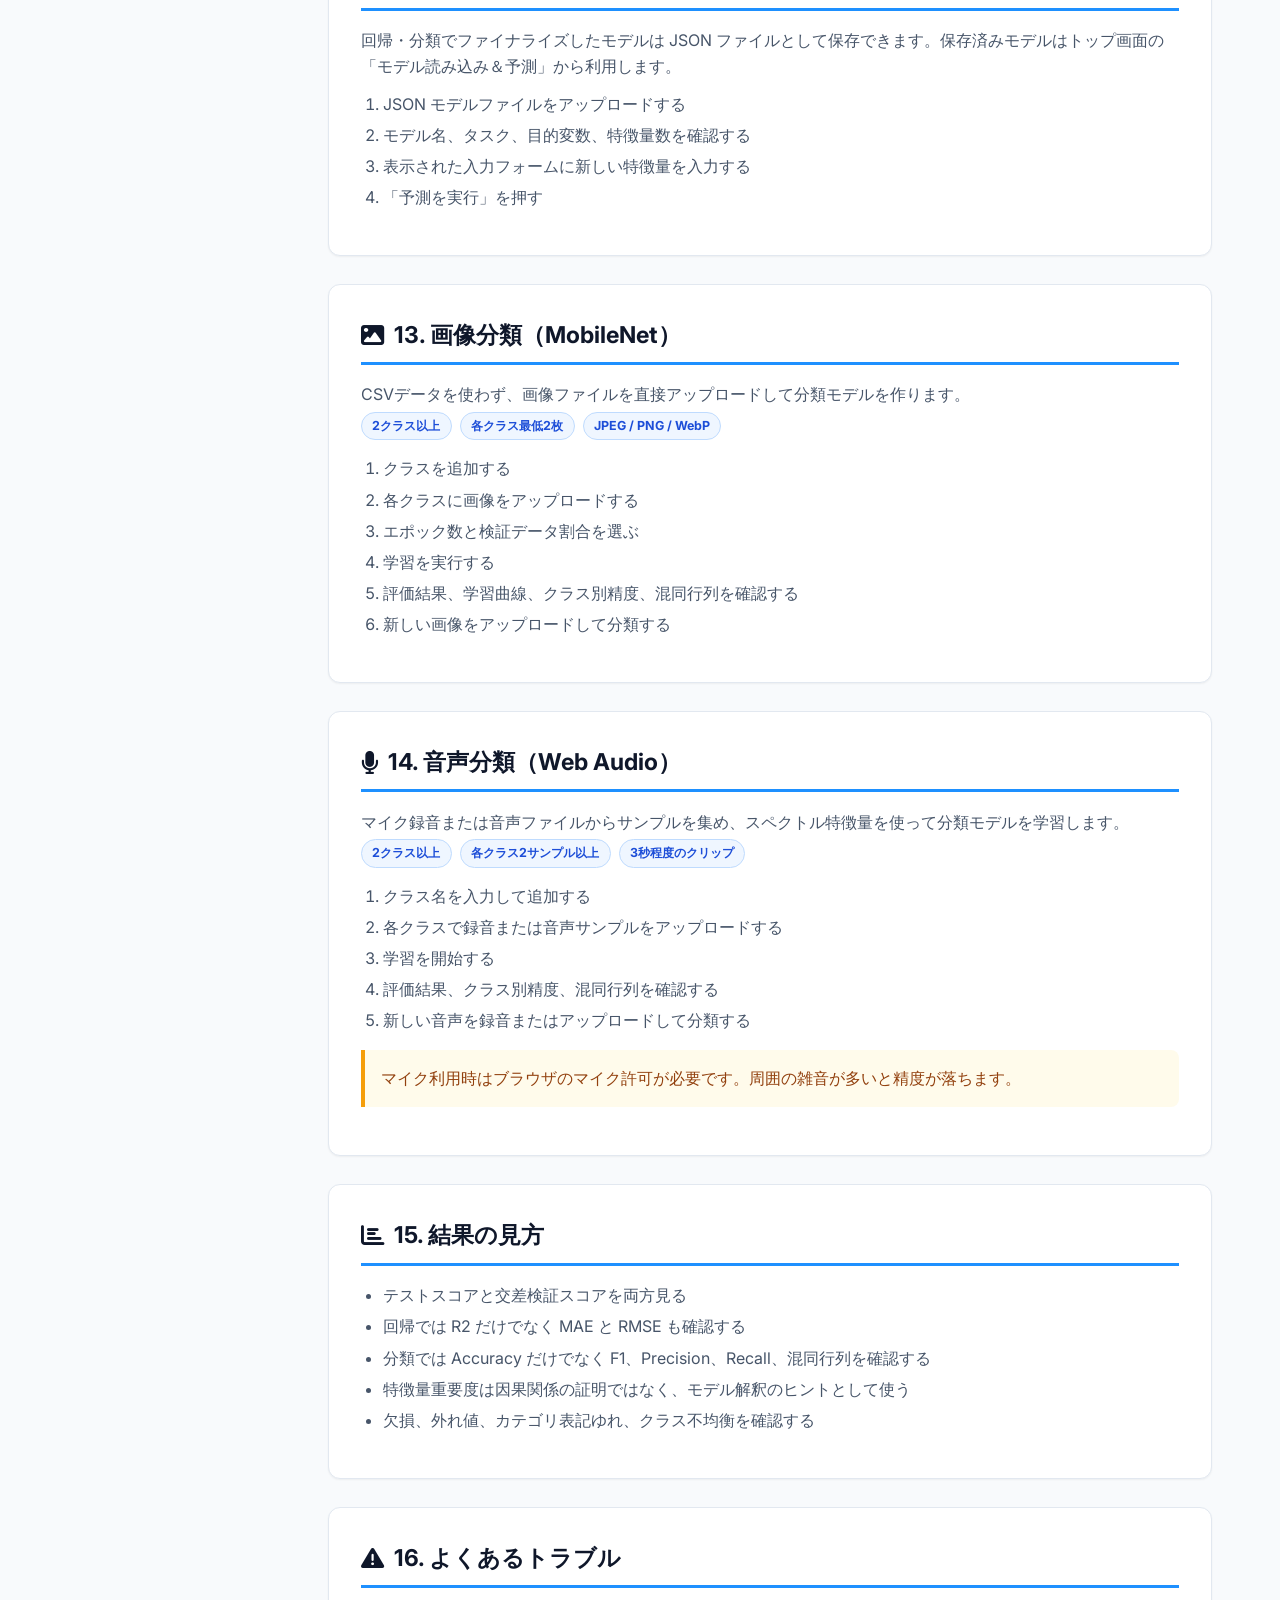
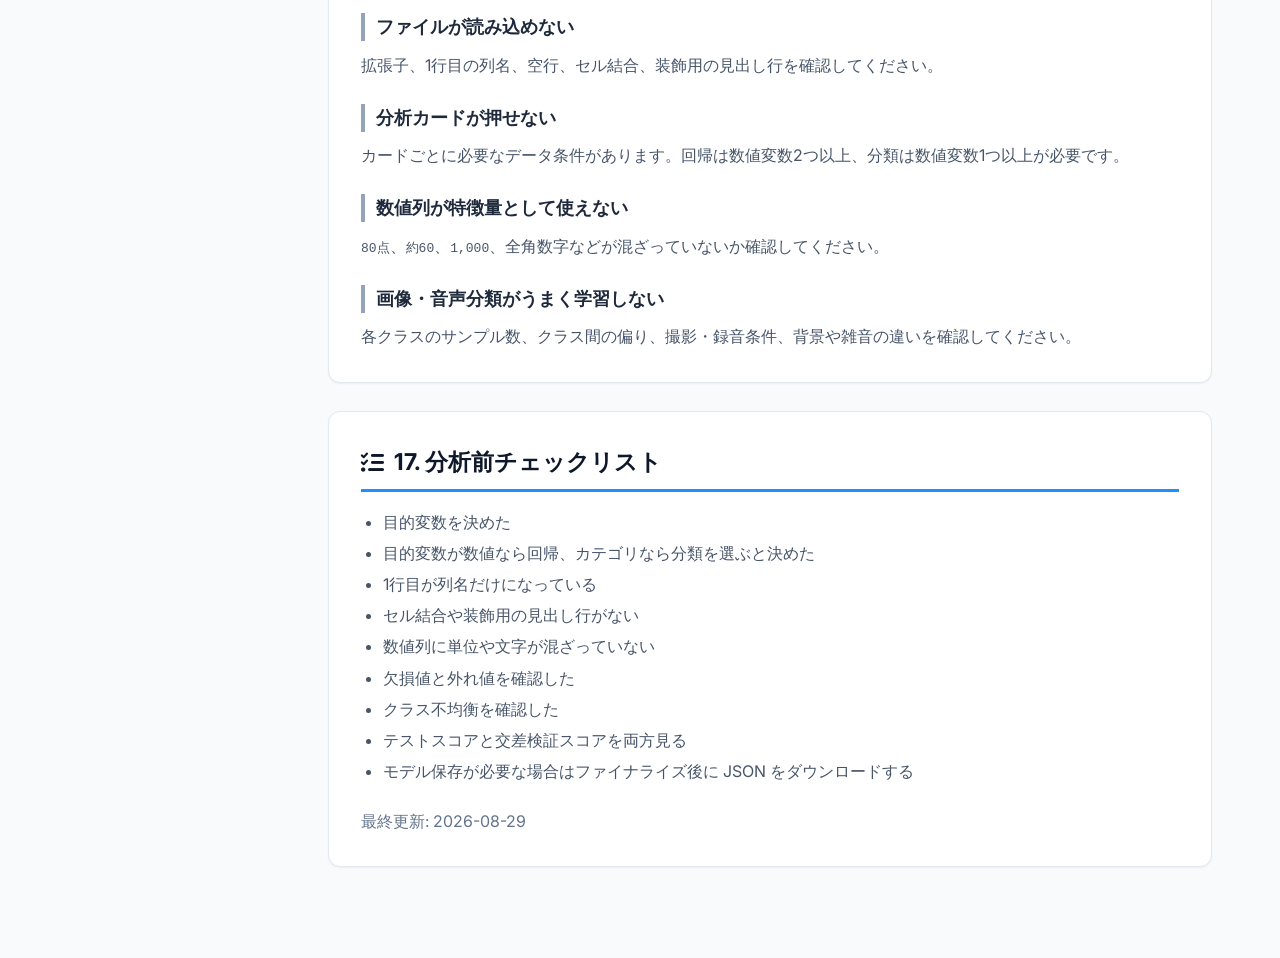
==== commit 47e6f064: "英語表示モードを追加" ====
--- a/manual.html
+++ b/manual.html
@@ -49,6 +49,11 @@
             font-weight: 600;
         }
 
+        .manual-top-nav .language-switch {
+            margin-left: auto;
+            flex-shrink: 0;
+        }
+
         .manual-title {
             margin-left: 1.5rem;
             padding-left: 1.5rem;
@@ -276,13 +281,30 @@
             }
 
             .manual-top-nav {
-                padding: 0 1rem;
+                gap: 0.5rem;
+                padding: 0 0.75rem;
             }
 
             .manual-title {
-                margin-left: 1rem;
-                padding-left: 1rem;
-                font-size: 0.95rem;
+                display: none;
+            }
+
+            .manual-top-nav > a {
+                width: 2.25rem;
+                height: 2.25rem;
+                flex: 0 0 2.25rem;
+                justify-content: center;
+            }
+
+            .manual-back-label {
+                display: none;
+            }
+
+            .manual-top-nav .language-option {
+                min-height: 30px;
+                margin: 0;
+                padding: 0.25rem 0.55rem;
+                font-size: 0.78rem;
             }
 
             .manual-hero,
@@ -295,8 +317,18 @@
 
 <body>
     <header class="manual-top-nav">
-        <a href="index.html"><i class="fas fa-arrow-left"></i> アプリへ戻る</a>
+        <a href="index.html" aria-label="アプリへ戻る" title="アプリへ戻る">
+            <i class="fas fa-arrow-left" aria-hidden="true"></i><span class="manual-back-label">アプリへ戻る</span>
+        </a>
         <div class="manual-title"><i class="fas fa-book-open"></i> easyDataScience 使い方マニュアル</div>
+        <div class="language-switch language-switch-on-dark" role="group"
+            data-language-switch data-i18n-ignore aria-label="表示言語">
+            <i class="fas fa-language" aria-hidden="true"></i>
+            <button type="button" class="language-option active" data-language-option="ja"
+                aria-pressed="true">日本語</button>
+            <button type="button" class="language-option" data-language-option="en"
+                aria-pressed="false">EN</button>
+        </div>
     </header>
 
     <div class="manual-layout">
@@ -374,6 +406,13 @@
                 <h2><i class="fas fa-play"></i> 2. 起動方法</h2>
                 <h3>公開ページで使う</h3>
                 <p>公開されている easyDataScience のページをブラウザで開きます。インストールは不要です。</p>
+                <h3>表示言語を切り替える</h3>
+                <p data-i18n-en="Use the Japanese / EN control at the top of the page to switch the interface, result guidance, learning guide, manual, and AI assistance between Japanese and English without reloading.">
+                    ページ上部の「日本語 / EN」で、操作画面、結果説明、学習ガイド、マニュアル、生成AI支援を再読み込みなしで切り替えられます。
+                </p>
+                <p data-i18n-en="Your choice is saved in this browser and shared by the app and manual. Column names, file names, class labels, and entered values remain unchanged as user data.">
+                    選択した言語はブラウザに保存され、アプリとマニュアルで共有されます。列名、ファイル名、クラス名、入力値などのユーザーデータは翻訳されません。
+                </p>
                 <h3>ローカルで使う</h3>
                 <p>リポジトリを手元に置いて使う場合は、プロジェクトルートでローカルサーバーを起動します。</p>
                 <pre class="manual-code">python3 -m http.server 8765</pre>
@@ -404,7 +443,13 @@
                 <h3>良い例</h3>
                 <table class="manual-table">
                     <thead>
-                        <tr><th>面積</th><th>築年数</th><th>駅距離</th><th>部屋数</th><th>価格</th></tr>
+                        <tr>
+                            <th data-i18n-en="Floor area">面積</th>
+                            <th data-i18n-en="Building age">築年数</th>
+                            <th data-i18n-en="Distance to station">駅距離</th>
+                            <th data-i18n-en="Rooms">部屋数</th>
+                            <th data-i18n-en="Price">価格</th>
+                        </tr>
                     </thead>
                     <tbody>
                         <tr><td>65</td><td>12</td><td>8</td><td>3</td><td>4200</td></tr>
@@ -623,7 +668,7 @@
                     <li>テストスコアと交差検証スコアを両方見る</li>
                     <li>モデル保存が必要な場合はファイナライズ後に JSON をダウンロードする</li>
                 </ul>
-                <p style="margin-top: 1.5rem; color: #64748b;">最終更新: 2026-05-04</p>
+                <p style="margin-top: 1.5rem; color: #64748b;">最終更新: 2026-08-29</p>
             </section>
         </main>
     </div>
@@ -655,6 +700,10 @@
             });
         });
     </script>
+    <script type="module">
+        import { initializeI18n } from './js/i18n.js';
+        initializeI18n();
+    </script>
 </body>
 
 </html>
--- a/css/style.css
+++ b/css/style.css
@@ -50,7 +50,7 @@
 
 /* === Hero Section === */
 .hero-section {
-    background: var(--primary-color); border-radius: 24px; padding: 3rem 2rem;
+    background: var(--primary-color); border-radius: 24px; padding: 5.75rem 2rem 3rem;
     text-align: center; color: white; margin-bottom: 2rem;
     box-shadow: var(--shadow-xl); position: relative; overflow: hidden;
 }
@@ -401,6 +401,21 @@
     gap: 0.5rem; transition: filter 0.2s; box-shadow: var(--shadow-md);
 }
 .btn-analysis:hover { filter: brightness(90%); }
+.btn-analysis:disabled,
+.btn-analysis[disabled] {
+    background: #e2e8f0 !important;
+    color: #94a3b8 !important;
+    box-shadow: none;
+    cursor: not-allowed;
+    filter: none;
+}
+.btn-analysis:disabled:hover,
+.btn-analysis[disabled]:hover { filter: none; }
+.btn-analysis:disabled .va-badge-count,
+.btn-analysis[disabled] .va-badge-count {
+    background: #cbd5e1 !important;
+    color: #64748b !important;
+}
 
 /* === Tabs === */
 .tab-container { display: flex; gap: 0.5rem; margin-bottom: 2rem; border-bottom: 2px solid var(--border-color); }
@@ -449,6 +464,10 @@
 .hero-action-left {
     position: absolute; top: 1.5rem; left: 1.5rem; z-index: 10;
 }
+.hero-action-right {
+    position: absolute; top: 1.5rem; right: 1.5rem; z-index: 10;
+    display: flex; align-items: center; justify-content: flex-end; gap: 0.65rem;
+}
 .ai-settings-button {
     display: inline-flex; align-items: center; gap: 0.5rem;
     background: rgba(255, 255, 255, 0.2); color: white;
@@ -456,6 +475,50 @@
 }
 .ai-settings-button:hover {
     background: rgba(255, 255, 255, 0.28); color: white;
+}
+.manual-link-button {
+    display: inline-flex; align-items: center; justify-content: center; gap: 0.5rem;
+    margin: 0; padding: 0.5rem 1rem; text-decoration: none;
+    background: rgba(255, 255, 255, 0.2); color: white;
+    border: 1px solid rgba(255, 255, 255, 0.4);
+}
+.manual-link-button:hover {
+    background: rgba(255, 255, 255, 0.28); color: white;
+}
+.language-switch {
+    display: inline-flex; align-items: center; gap: 0.2rem;
+    min-height: 36px; padding: 0.2rem 0.25rem 0.2rem 0.55rem;
+    border: 1px solid var(--border-color); border-radius: 8px;
+    background: var(--surface); color: var(--text-secondary);
+}
+.language-switch > i {
+    margin-right: 0.15rem; font-size: 0.85rem;
+}
+.language-option {
+    min-width: 42px; min-height: 28px; margin: 0; padding: 0.25rem 0.55rem;
+    border: 0; border-radius: 5px; background: transparent; color: inherit;
+    font: inherit; font-size: 0.78rem; font-weight: 700; line-height: 1;
+    cursor: pointer;
+}
+.language-option:hover {
+    background: rgba(30, 144, 255, 0.1);
+}
+.language-option.active {
+    background: var(--primary-color); color: white;
+    box-shadow: 0 1px 3px rgba(15, 23, 42, 0.2);
+}
+.language-option:focus-visible {
+    outline: 3px solid rgba(59, 130, 246, 0.45); outline-offset: 2px;
+}
+.language-switch-on-dark {
+    background: rgba(255, 255, 255, 0.16); color: white;
+    border-color: rgba(255, 255, 255, 0.4);
+}
+.language-switch-on-dark .language-option:hover {
+    background: rgba(255, 255, 255, 0.2);
+}
+.language-switch-on-dark .language-option.active {
+    background: white; color: #1d4ed8;
 }
 .ai-status-badge {
     display: inline-flex; align-items: center; justify-content: center;
@@ -950,8 +1013,18 @@
     .hero-action-left {
         position: static; margin: 0 auto 1rem auto; width: 100%;
     }
+    .hero-action-right {
+        position: static; width: 100%; margin: 0 auto 1.25rem;
+        justify-content: center; flex-wrap: wrap;
+    }
     .ai-settings-button {
         width: 100%; justify-content: center;
+    }
+    .hero-action-right .manual-link-button {
+        width: auto; min-height: 42px; margin: 0;
+    }
+    .language-option {
+        min-height: 30px; margin: 0; padding: 0.25rem 0.55rem; font-size: 0.78rem;
     }
     .ai-assist-floating {
         right: 0.75rem; bottom: 0.75rem; width: calc(100vw - 1.5rem);
@@ -970,3 +1043,342 @@
     .ai-assist-actions,
     .ai-assist-chat-area { grid-template-columns: 1fr; }
 }
+
+/* ==========================================
+   動画分析カテゴリのテーマ色 (#dc2626)
+   ========================================== */
+.category-video { border-left-color: #dc2626; }
+.category-video .category-icon { background: #dc2626; }
+
+/* ==========================================
+   動画分析タブ (Splyzaライク)
+   ========================================== */
+.va-root {
+    display: flex; flex-direction: column; gap: 1rem;
+    color: #1e293b; font-size: 0.95rem;
+}
+.va-root kbd {
+    background: #f1f5f9; border: 1px solid #cbd5e1; border-radius: 4px;
+    padding: 0 0.35rem; font-family: monospace; font-size: 0.85em;
+}
+.va-header {
+    display: flex; justify-content: space-between; align-items: flex-start;
+    flex-wrap: wrap; gap: 1rem;
+    background: #fff; padding: 1rem 1.25rem;
+    border: 1px solid var(--va-theme-border); border-left: 4px solid var(--va-theme);
+    border-radius: 8px;
+}
+.va-mode-toggle { display: flex; gap: 0.4rem; }
+.va-mode-btn {
+    padding: 0.5rem 0.9rem; border: 1px solid #cbd5e1; background: #fff;
+    border-radius: 6px; cursor: pointer; font-size: 0.9rem; color: #334155;
+    display: inline-flex; align-items: center; gap: 0.4rem;
+}
+.va-mode-btn.active { background: var(--va-theme); color: #fff; border-color: var(--va-theme); }
+.va-mode-btn:hover { box-shadow: 0 1px 3px rgba(0,0,0,0.08); }
+
+.va-stage { display: grid; grid-template-columns: 1fr; gap: 1rem; }
+.va-stage-compare { grid-template-columns: 1fr 1fr; }
+@media (max-width: 1024px) { .va-stage-compare { grid-template-columns: 1fr; } }
+/* 単一モードでは横幅を控えめにし中央寄せ。読込前の余白も整理 */
+.va-stage-single .va-panel { max-width: 900px; margin: 0 auto; width: 100%; }
+
+.va-panel {
+    display: flex; flex-direction: column; gap: 0.6rem;
+    background: #fff; border: 1px solid #e2e8f0; border-radius: 10px; padding: 0.85rem;
+    transition: box-shadow 0.2s, border-color 0.2s;
+}
+.va-panel.va-panel-active {
+    border-color: var(--va-theme);
+    box-shadow: 0 0 0 3px rgba(220,38,38,0.15), 0 4px 18px rgba(220,38,38,0.06);
+}
+.va-panel-header {
+    display: flex; justify-content: space-between; align-items: center; gap: 0.6rem;
+    flex-wrap: wrap;
+}
+.va-panel-titlewrap { display: flex; flex-direction: column; gap: 0.15rem; min-width: 0; }
+.va-panel-title {
+    font-weight: 600; color: #1e293b;
+    display: inline-flex; align-items: center; gap: 0.5rem;
+}
+.va-media-info {
+    font-size: 0.78rem; color: var(--text-secondary);
+    display: inline-flex; align-items: center; gap: 0.35rem;
+    overflow: hidden; text-overflow: ellipsis; white-space: nowrap;
+    max-width: 360px;
+}
+.va-media-info:empty { display: none; }
+.va-media-info i { color: var(--va-theme); }
+.va-media-tag {
+    font-size: 0.72rem; font-weight: 600; padding: 0.15rem 0.5rem;
+    border-radius: 999px; background: #e2e8f0; color: #475569;
+}
+.va-media-tag-video { background: #dbeafe; color: #1d4ed8; }
+.va-media-tag-image { background: #fef3c7; color: #b45309; }
+.va-media-tag:empty { display: none; }
+.va-panel-actions { display: flex; gap: 0.4rem; flex-wrap: wrap; }
+
+.va-drop-zone {
+    border: 2px dashed #cbd5e1; border-radius: 10px;
+    min-height: 240px; display: flex; align-items: center; justify-content: center;
+    color: #64748b; background: linear-gradient(180deg,#f8fafc,#f1f5f9);
+    transition: all 0.2s;
+}
+.va-drop-zone.dragover {
+    border-color: var(--va-theme); background: var(--va-theme-light); color: var(--va-theme);
+    transform: scale(1.005);
+}
+.va-drop-inner { text-align: center; padding: 1rem; }
+.va-drop-icon {
+    width: 64px; height: 64px; border-radius: 50%; background: #fff;
+    border: 1px solid #e2e8f0; display: flex; align-items: center; justify-content: center;
+    margin: 0 auto 0.75rem auto; color: var(--va-theme); font-size: 1.5rem;
+    box-shadow: 0 1px 3px rgba(0,0,0,0.05);
+}
+.va-drop-zone.dragover .va-drop-icon { background: var(--va-theme); color: #fff; }
+.va-drop-headline { font-weight: 600; color: #334155; margin: 0 0 0.25rem 0; font-size: 1rem; }
+.va-drop-sub { color: #64748b; font-size: 0.8rem; margin: 0 0 0.75rem 0; }
+.va-drop-cta { margin-top: 0.5rem; }
+
+.va-video-wrap {
+    position: relative; background: #000; border-radius: 8px; overflow: hidden;
+    aspect-ratio: 16/9;
+    width: 100%; max-height: 70vh;
+    margin: 0 auto;
+}
+.va-video-wrap.is-image { background: #0f172a; }
+.va-video-wrap video,
+.va-video-wrap img {
+    position: absolute; inset: 0; width: 100%; height: 100%; object-fit: contain;
+    display: block;
+}
+.va-video-wrap canvas {
+    position: absolute; inset: 0; width: 100%; height: 100%; cursor: crosshair;
+    touch-action: none;
+}
+.va-active-badge {
+    position: absolute; top: 0.5rem; left: 0.5rem; padding: 0.25rem 0.55rem;
+    background: rgba(220,38,38,0.92); color: #fff; font-size: 0.72rem; font-weight: 600;
+    border-radius: 999px; pointer-events: none; opacity: 0;
+    transition: opacity 0.2s; display: inline-flex; align-items: center; gap: 0.3rem;
+    box-shadow: 0 2px 6px rgba(0,0,0,0.3);
+}
+.va-active-badge.on { opacity: 1; }
+/* 単一モード時はアクティブ表示が冗長なので非表示 */
+.va-stage-single .va-active-badge { display: none; }
+.va-stage-single .va-active-toggle { display: none; }
+.va-stage-single .va-panel.va-panel-active {
+    border-color: var(--border-color);
+    box-shadow: none;
+}
+.va-image-badge {
+    position: absolute; top: 0.5rem; right: 0.5rem; padding: 0.25rem 0.55rem;
+    background: rgba(245, 158, 11, 0.92); color: #fff; font-size: 0.72rem; font-weight: 600;
+    border-radius: 999px; pointer-events: none;
+    display: inline-flex; align-items: center; gap: 0.3rem;
+    box-shadow: 0 2px 6px rgba(0,0,0,0.3);
+}
+
+.va-controls { display: flex; flex-direction: column; gap: 0.5rem; }
+.va-controls-row {
+    display: flex; align-items: center; gap: 0.6rem; flex-wrap: wrap;
+}
+.va-controls-group { display: inline-flex; gap: 0.25rem; }
+.va-time {
+    font-family: 'JetBrains Mono', ui-monospace, SFMono-Regular, Menlo, monospace;
+    color: #1e293b; font-size: 0.95rem; font-weight: 600;
+    background: #f1f5f9; padding: 0.25rem 0.6rem; border-radius: 6px; min-width: 12rem;
+    text-align: center;
+}
+.va-controls.is-image .va-time { color: #b45309; background: #fef3c7; }
+
+.va-seek {
+    width: 100%; appearance: none; -webkit-appearance: none;
+    height: 6px; background: linear-gradient(90deg, var(--va-theme), #fda4af);
+    border-radius: 999px; outline: none; cursor: pointer;
+}
+.va-seek::-webkit-slider-thumb {
+    -webkit-appearance: none; appearance: none;
+    width: 16px; height: 16px; border-radius: 50%; background: #fff;
+    border: 3px solid var(--va-theme); cursor: pointer;
+    box-shadow: 0 1px 3px rgba(0,0,0,0.2);
+}
+.va-seek::-moz-range-thumb {
+    width: 16px; height: 16px; border-radius: 50%; background: #fff;
+    border: 3px solid var(--va-theme); cursor: pointer;
+}
+.va-controls.is-image .va-seek { display: none; }
+.va-controls.is-image .va-only-video { display: none !important; }
+.va-volume input[type="range"] { width: 5rem; }
+
+.va-btn-play {
+    width: 44px; height: 44px; border-radius: 50%;
+    background: var(--va-theme); color: #fff; border: none;
+    display: inline-flex; align-items: center; justify-content: center;
+    font-size: 1rem; cursor: pointer; box-shadow: 0 2px 6px rgba(220,38,38,0.3);
+    transition: transform 0.1s, box-shadow 0.2s;
+}
+.va-btn-play:hover:not(:disabled) { transform: scale(1.05); box-shadow: 0 4px 10px rgba(220,38,38,0.4); }
+.va-btn-play:disabled { opacity: 0.4; cursor: not-allowed; box-shadow: none; }
+.va-btn-play.is-playing { background: #b91c1c; }
+.va-btn-sm { padding: 0.35rem 0.5rem; }
+.va-btn-ghost { background: transparent; border-color: transparent; color: #64748b; }
+.va-btn-ghost:hover:not(:disabled) { background: #f1f5f9; color: #1e293b; }
+
+.va-tag-strip {
+    position: relative; height: 22px; background: #f1f5f9; border-radius: 11px;
+    border: 1px solid #e2e8f0;
+}
+.va-controls.is-image .va-tag-strip { display: none; }
+.va-tag-mark {
+    position: absolute; top: 2px; bottom: 2px; width: 6px; border: none;
+    border-radius: 3px; cursor: pointer; transform: translateX(-3px);
+    box-shadow: 0 0 0 1px rgba(255,255,255,0.6);
+    transition: transform 0.1s;
+}
+.va-tag-mark:hover { transform: translateX(-3px) scaleY(1.2); }
+
+.va-sync-bar {
+    display: flex; align-items: center; gap: 0.75rem; flex-wrap: wrap;
+    background: #eff6ff; border: 1px solid #bfdbfe; padding: 0.5rem 0.75rem;
+    border-radius: 8px; color: #1e40af;
+}
+.va-sync-bar .va-hint { color: #1e40af; }
+.va-sync-bar .va-hint.va-note-warn { color: #92400e; font-weight: 500; }
+
+.va-tools {
+    background: #fff; border: 1px solid #e2e8f0; border-radius: 8px; overflow: hidden;
+}
+.va-tools-tabs { display: flex; border-bottom: 1px solid #e2e8f0; background: #f8fafc; }
+.va-tool-tab {
+    flex: 1; padding: 0.75rem; border: none; background: transparent; cursor: pointer;
+    color: #475569; font-weight: 500; display: inline-flex; align-items: center;
+    justify-content: center; gap: 0.4rem; border-bottom: 3px solid transparent;
+}
+.va-tool-tab:hover { background: #f1f5f9; }
+.va-tool-tab.active { color: var(--va-theme); border-bottom-color: var(--va-theme); background: #fff; }
+.va-tool-pane { display: none; padding: 1rem; }
+.va-tool-pane.active { display: block; }
+
+.va-tool-section { margin-bottom: 1rem; }
+.va-tool-section h4 { margin: 0 0 0.5rem 0; color: #334155; }
+.va-tool-row {
+    display: flex; align-items: center; gap: 0.5rem; flex-wrap: wrap;
+    margin-bottom: 0.5rem;
+}
+.va-tool-help {
+    margin-top: 0.5rem; padding: 0.75rem; background: #f8fafc; border-left: 3px solid var(--va-theme);
+    border-radius: 4px; font-size: 0.875rem; color: #475569;
+}
+
+.va-btn {
+    padding: 0.45rem 0.75rem; border: 1px solid #cbd5e1; background: #fff;
+    border-radius: 6px; cursor: pointer; color: #334155; font-size: 0.875rem;
+    display: inline-flex; align-items: center; gap: 0.35rem;
+}
+.va-btn:hover:not(:disabled) { background: #f1f5f9; border-color: #94a3b8; }
+.va-btn:disabled { opacity: 0.5; cursor: not-allowed; }
+.va-btn.active { background: var(--va-theme); color: #fff; border-color: var(--va-theme); }
+.va-btn-primary { background: var(--va-theme); color: #fff; border-color: var(--va-theme); }
+.va-btn-primary:hover:not(:disabled) { filter: brightness(110%); background: var(--va-theme); border-color: var(--va-theme); }
+.va-active-toggle.active { background: var(--va-theme); color: #fff; border-color: var(--va-theme); }
+
+.va-inline {
+    display: inline-flex; align-items: center; gap: 0.4rem; font-size: 0.875rem;
+    color: #475569;
+}
+.va-inline input[type="number"], .va-inline select {
+    padding: 0.25rem 0.5rem; border: 1px solid #cbd5e1; border-radius: 4px;
+}
+.va-hint { font-size: 0.8rem; color: #64748b; }
+
+.va-draw-toolbar {
+    display: grid; grid-template-columns: repeat(auto-fill, minmax(120px, 1fr));
+    gap: 0.4rem; margin-bottom: 0.6rem;
+}
+.va-draw-tool {
+    display: inline-flex; align-items: center; justify-content: center; gap: 0.4rem;
+    padding: 0.55rem 0.6rem; background: #fff; border: 1px solid #cbd5e1;
+    border-radius: 8px; cursor: pointer; color: #334155; font-size: 0.875rem;
+}
+.va-draw-tool i { font-size: 1rem; }
+.va-draw-tool:hover:not(.active) { background: #f1f5f9; border-color: #94a3b8; }
+.va-draw-tool.active {
+    background: var(--va-theme); color: #fff; border-color: var(--va-theme);
+    box-shadow: 0 2px 6px rgba(220,38,38,0.25);
+}
+.va-num-badge {
+    display: inline-block; min-width: 1.4rem; padding: 0 0.35rem;
+    background: #f1f5f9; border-radius: 4px; text-align: center; font-weight: 600;
+    color: #334155;
+}
+.va-pill {
+    display: inline-flex; align-items: center; padding: 0.15rem 0.6rem;
+    background: #fef2f2; border: 1px solid #fecaca; color: #991b1b;
+    border-radius: 999px; font-size: 0.75rem; font-weight: 500;
+}
+.va-color-label input[type="color"] {
+    width: 32px; height: 28px; border: 1px solid #cbd5e1; border-radius: 4px;
+    cursor: pointer; padding: 2px; background: #fff;
+}
+
+.va-tag-def {
+    display: flex; gap: 0.4rem; align-items: center; padding: 0.4rem 0;
+    border-bottom: 1px dashed #e2e8f0;
+}
+.va-tag-def:last-child { border-bottom: none; }
+.va-tag-swatch {
+    display: inline-block; width: 14px; height: 14px; border-radius: 3px;
+    border: 1px solid rgba(0,0,0,0.15); vertical-align: middle;
+}
+.va-tag-label-input { flex: 1; padding: 0.3rem 0.5rem; border: 1px solid #cbd5e1; border-radius: 4px; }
+
+.va-tag-quick {
+    border-radius: 999px; padding: 0.4rem 0.9rem; font-weight: 600;
+    box-shadow: 0 1px 2px rgba(0,0,0,0.08);
+}
+.va-tag-quick:hover { filter: brightness(110%); }
+
+.va-table-wrap { max-height: 280px; overflow: auto; border: 1px solid #e2e8f0; border-radius: 6px; }
+.va-tag-table { width: 100%; border-collapse: collapse; font-size: 0.875rem; }
+.va-tag-table th, .va-tag-table td { padding: 0.45rem 0.6rem; border-bottom: 1px solid #f1f5f9; text-align: left; }
+.va-tag-table thead { background: #f8fafc; position: sticky; top: 0; z-index: 1; }
+.va-tag-table thead th { font-weight: 600; color: #475569; }
+.va-tag-table tbody tr:nth-child(odd) { background: #fafbfc; }
+.va-tag-table tbody tr:hover { background: var(--va-theme-light); }
+.va-tag-comment { width: 100%; padding: 0.25rem 0.4rem; border: 1px solid #e2e8f0; border-radius: 4px; }
+.va-link {
+    background: none; border: none; color: var(--va-theme); cursor: pointer;
+    font-family: monospace; padding: 0; text-decoration: underline;
+}
+
+.va-pose-angles { display: grid; grid-template-columns: repeat(auto-fill, minmax(140px, 1fr)); gap: 0.5rem; }
+.va-angle {
+    background: #f8fafc; border: 1px solid #e2e8f0; border-radius: 6px;
+    padding: 0.5rem 0.75rem;
+}
+.va-angle-label { font-size: 0.8rem; color: #64748b; }
+.va-angle-value { font-size: 1.25rem; font-weight: 600; color: #1e293b; font-family: monospace; }
+
+.va-info-banner {
+    background: #eff6ff; border: 1px solid #bfdbfe; color: #1e40af;
+    padding: 0.75rem 1rem; border-radius: 8px; font-size: 0.875rem;
+    display: flex; align-items: center; gap: 0.5rem;
+    margin-bottom: 1rem;
+}
+.va-info-banner i { font-size: 1.1rem; }
+
+.va-badge-count {
+    display: inline-block; background: rgba(255,255,255,0.25); color: #fff;
+    border-radius: 999px; padding: 0 0.5rem; font-size: 0.78rem; font-weight: 700;
+    margin-left: 0.4rem; min-width: 1.2rem;
+}
+.btn-analysis:disabled .va-badge-count { background: rgba(255,255,255,0.45); }
+
+.va-explainer {
+    background: #fff; border: 1px solid #e2e8f0; border-left: 4px solid var(--va-theme);
+    border-radius: 6px; padding: 0.85rem 1rem;
+}
+.va-explainer h4 { margin: 0 0 0.5rem 0; color: var(--va-theme); display: flex; align-items: center; gap: 0.4rem; }
+.va-explainer ul { margin: 0; padding-left: 1.25rem; }
+.va-explainer li { margin-bottom: 0.25rem; font-size: 0.875rem; color: #475569; }
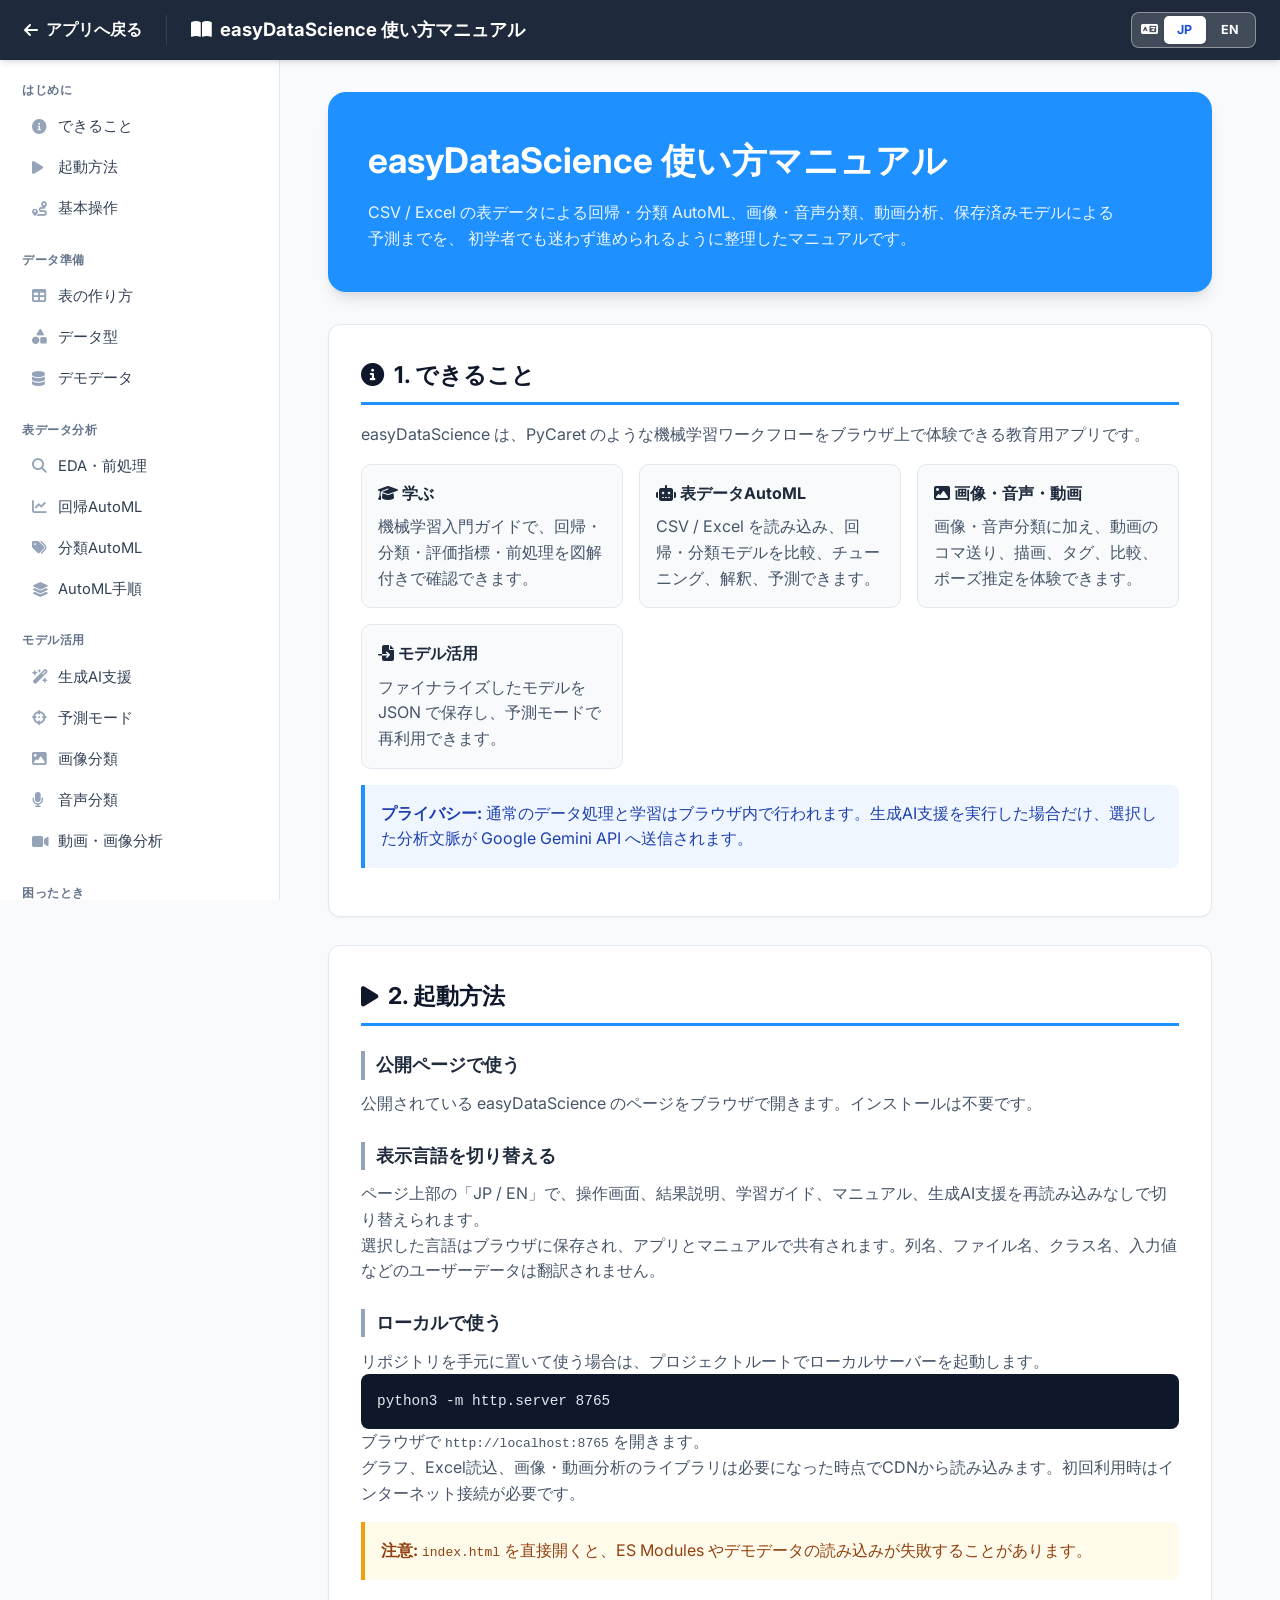
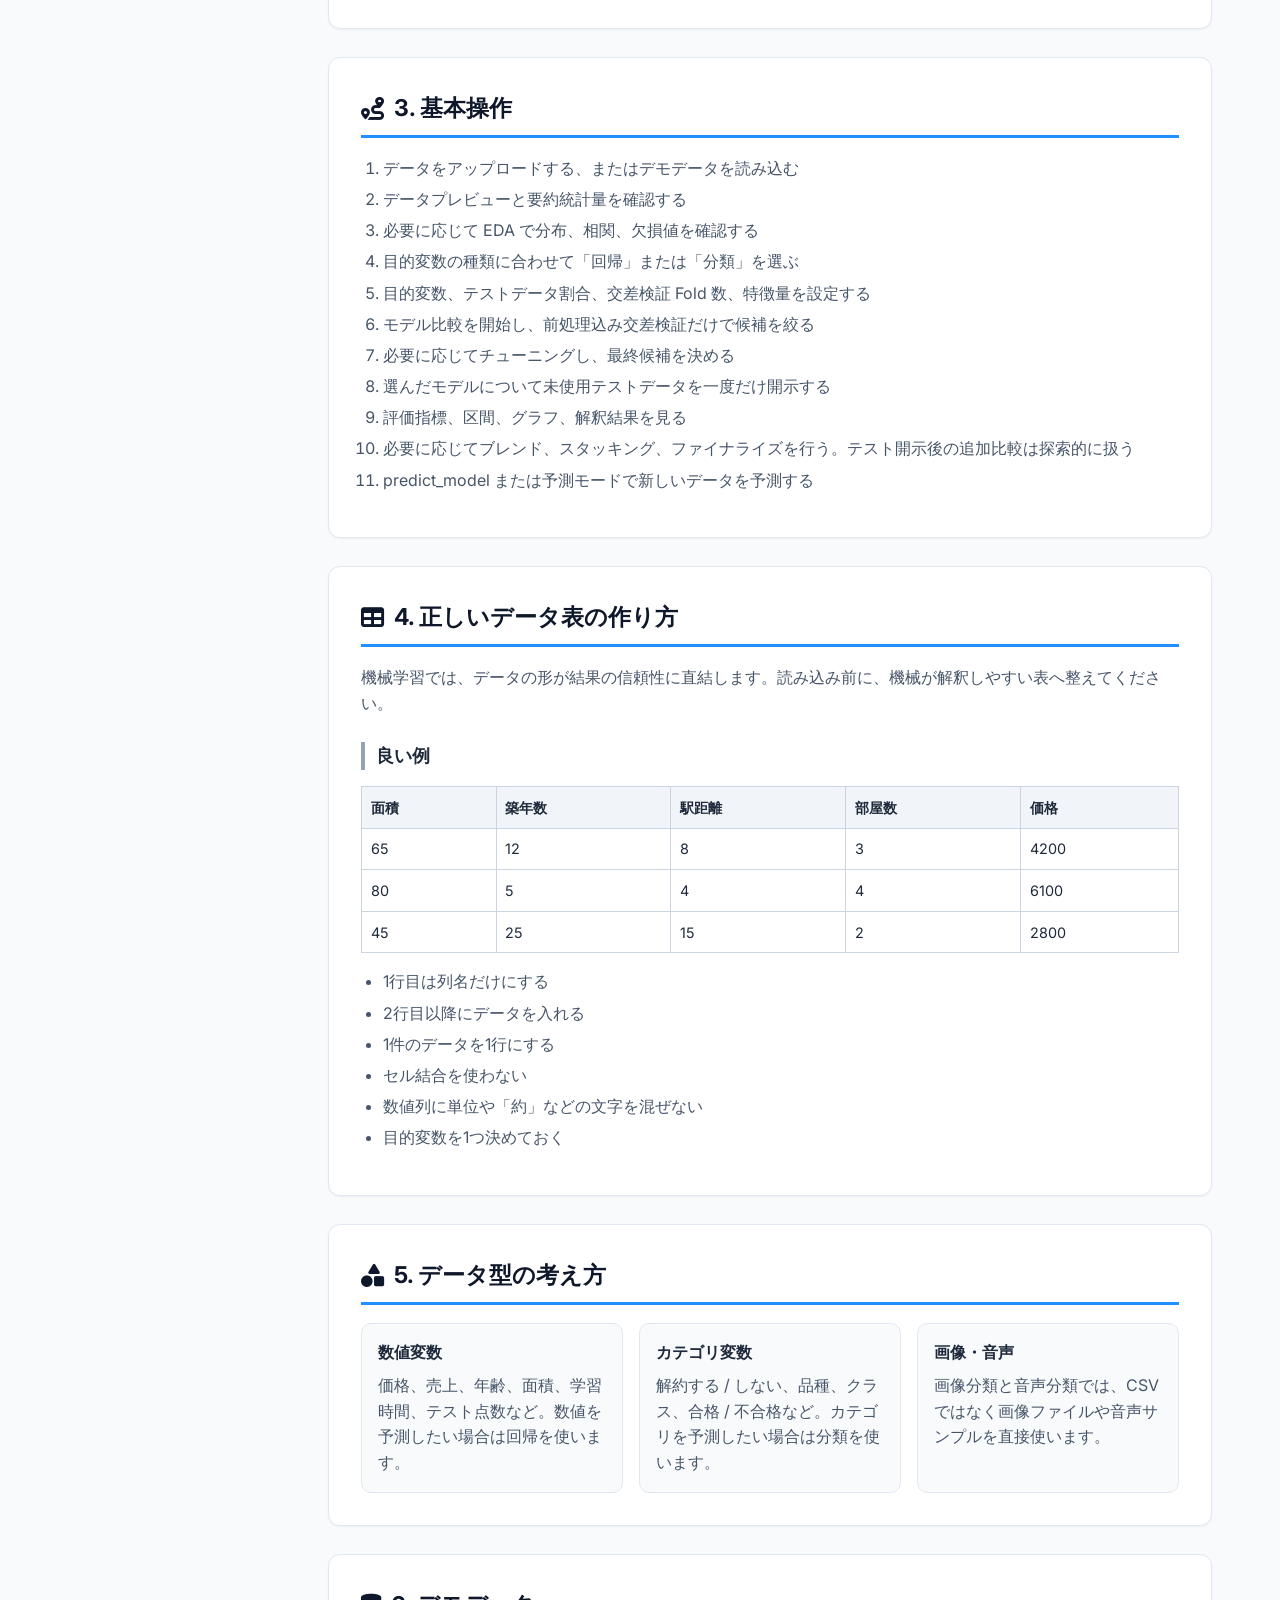
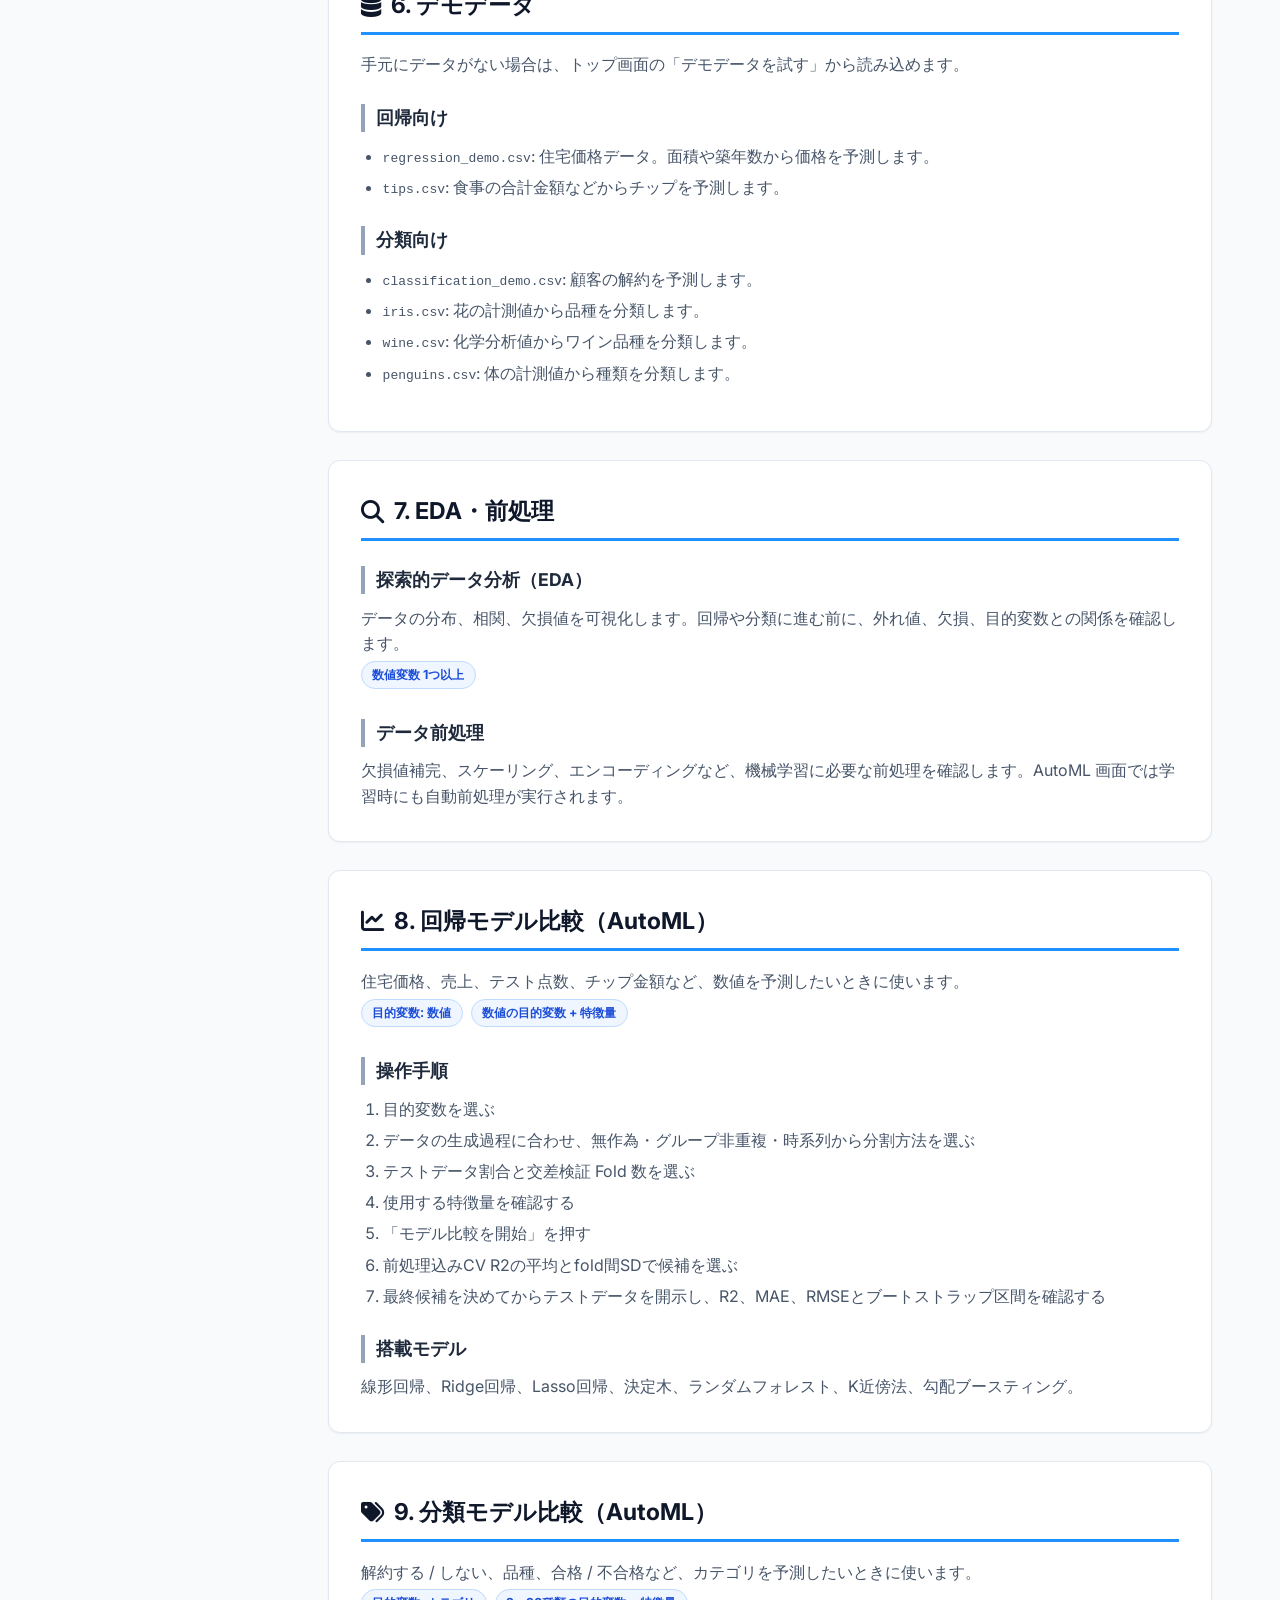
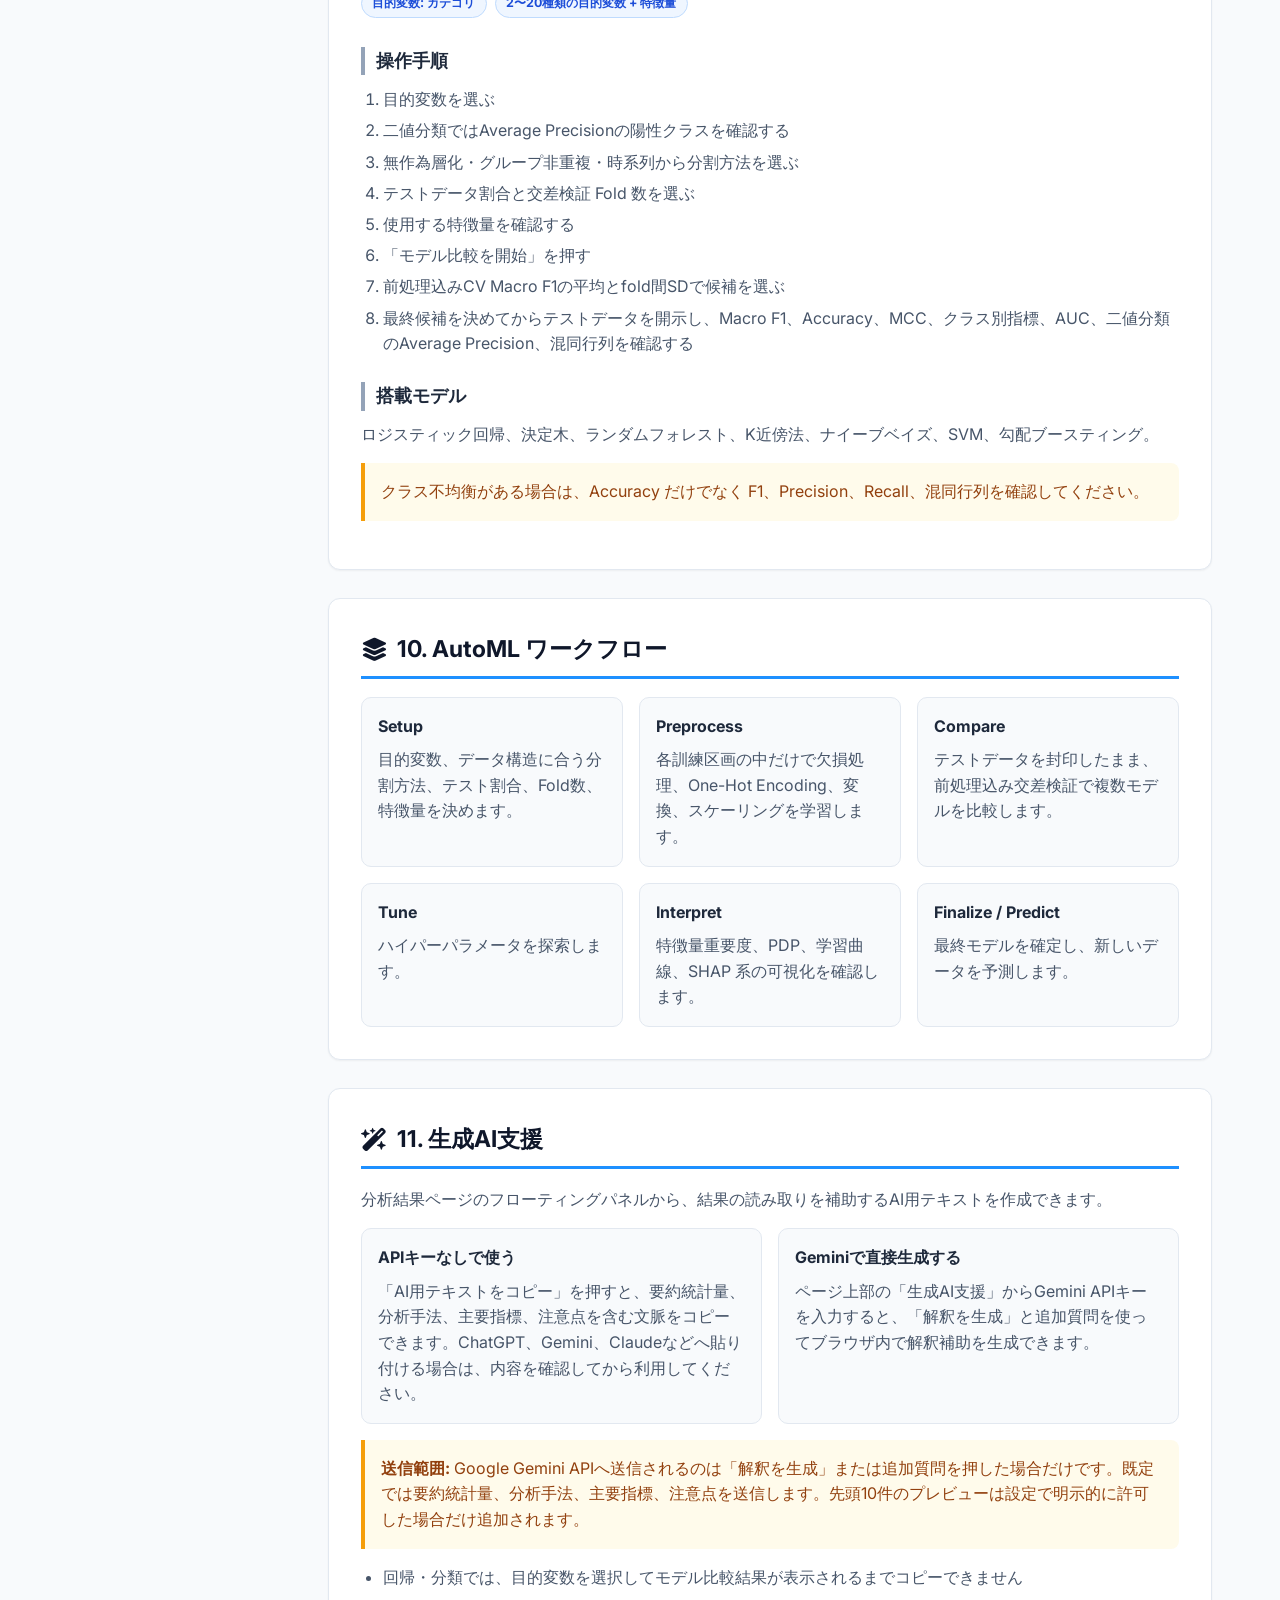
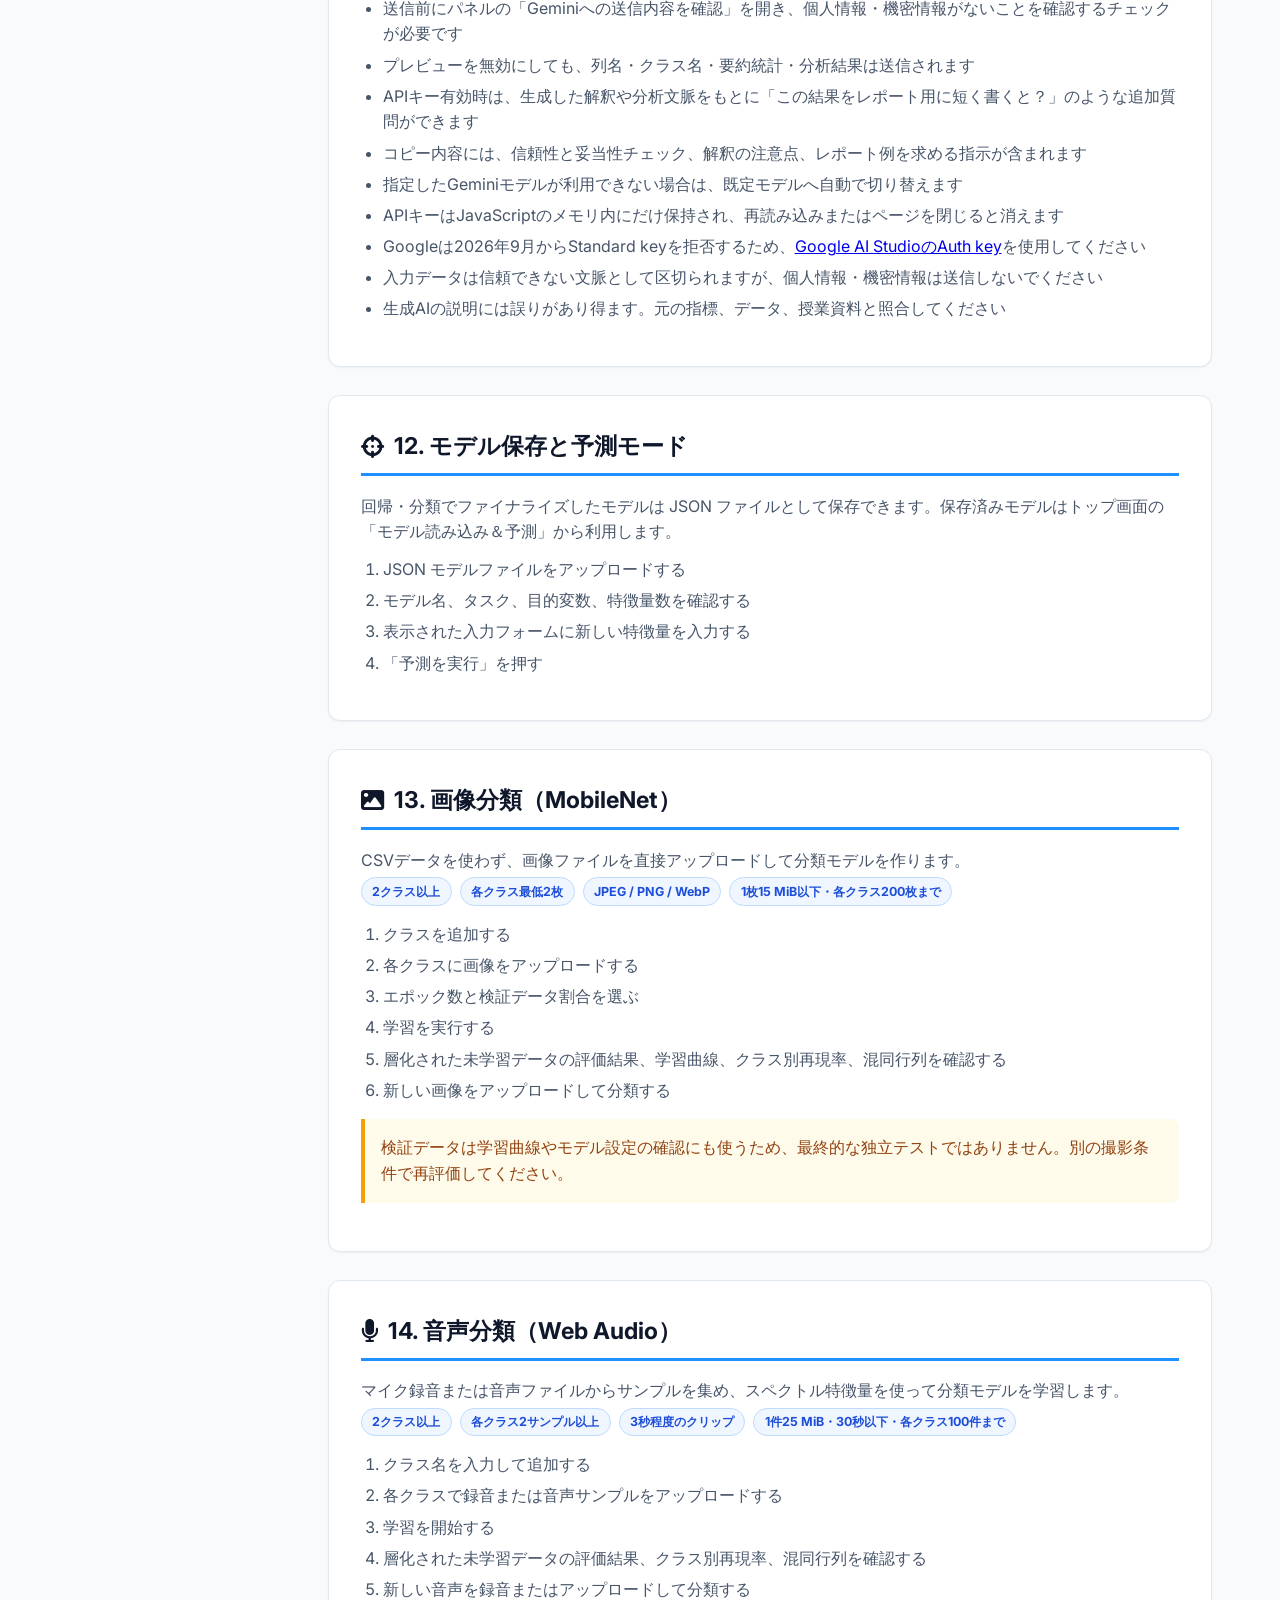
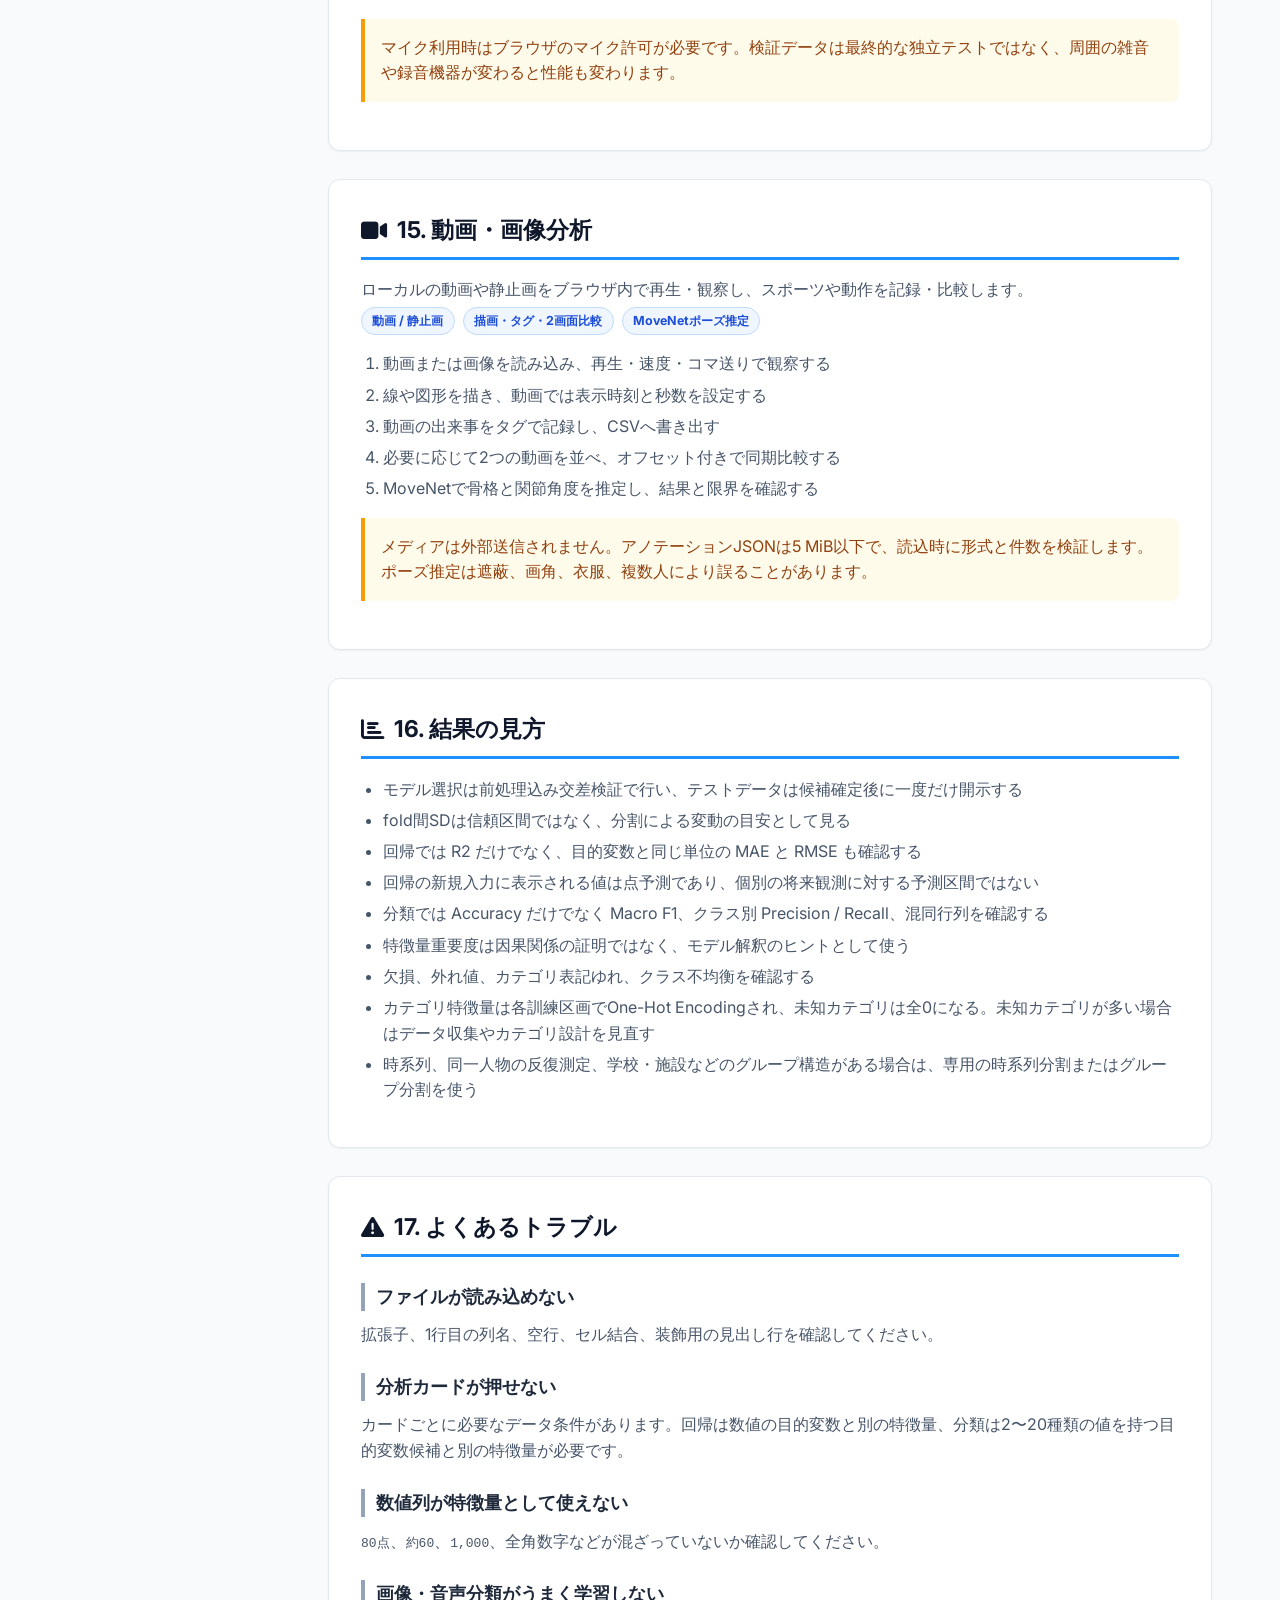
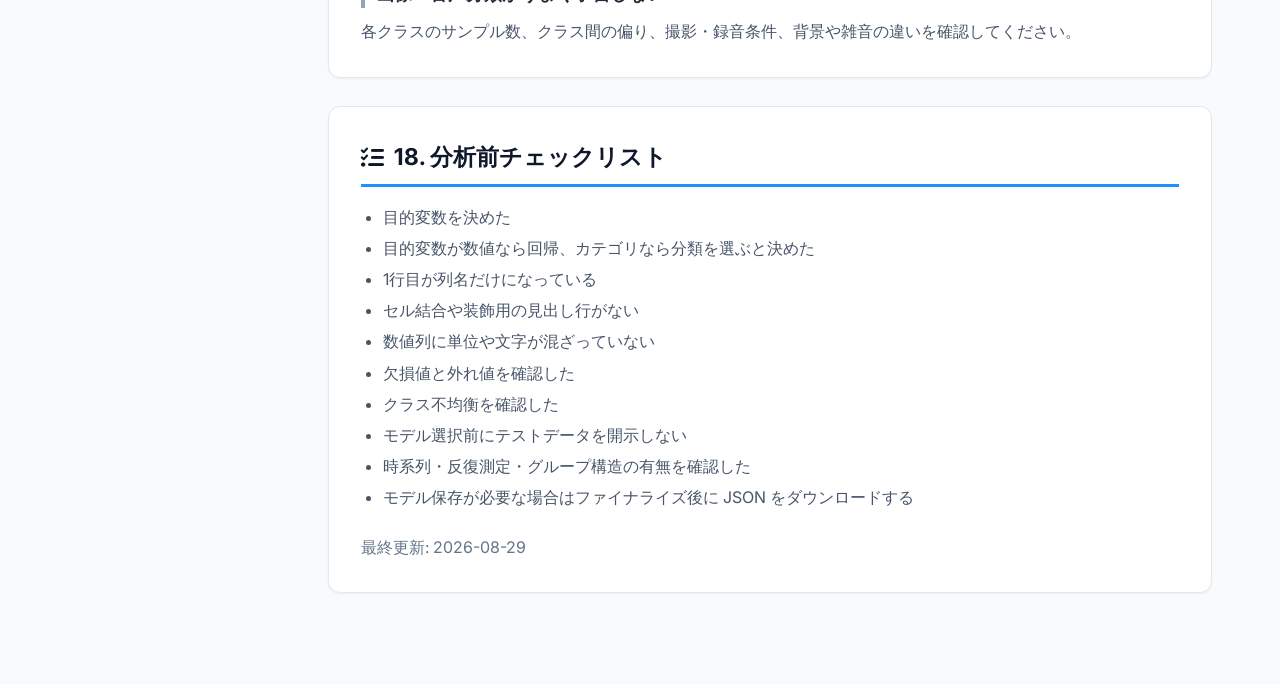
==== commit 515deaf4: "分析評価と安全性を10周監査で改善" ====
--- a/manual.html
+++ b/manual.html
@@ -9,7 +9,8 @@
     <link rel="icon" href="favicon.ico" sizes="48x48">
     <link rel="icon" href="favicon.svg" type="image/svg+xml">
     <link rel="apple-touch-icon" href="apple-touch-icon.png">
-    <link rel="stylesheet" href="https://cdnjs.cloudflare.com/ajax/libs/font-awesome/6.4.0/css/all.min.css">
+    <link rel="stylesheet" href="https://cdnjs.cloudflare.com/ajax/libs/font-awesome/6.4.0/css/all.min.css"
+        integrity="sha384-iw3OoTErCYJJB9mCa8LNS2hbsQ7M3C0EpIsO/H5+EGAkPGc6rk+V8i04oW/K5xq0" crossorigin="anonymous">
     <link href="https://fonts.googleapis.com/css2?family=Inter:wght@300;400;500;600;700;900&display=swap" rel="stylesheet">
     <link rel="stylesheet" href="css/style.css">
 
@@ -325,7 +326,7 @@
             data-language-switch data-i18n-ignore aria-label="表示言語">
             <i class="fas fa-language" aria-hidden="true"></i>
             <button type="button" class="language-option active" data-language-option="ja"
-                aria-pressed="true">日本語</button>
+                aria-pressed="true">JP</button>
             <button type="button" class="language-option" data-language-option="en"
                 aria-pressed="false">EN</button>
         </div>
@@ -358,6 +359,7 @@
                 <a class="manual-link" href="#prediction-mode"><i class="fas fa-crosshairs"></i> 予測モード</a>
                 <a class="manual-link" href="#image"><i class="fas fa-image"></i> 画像分類</a>
                 <a class="manual-link" href="#audio"><i class="fas fa-microphone"></i> 音声分類</a>
+                <a class="manual-link" href="#video"><i class="fas fa-video"></i> 動画・画像分析</a>
             </div>
             <div class="manual-group">
                 <div class="manual-group-title">困ったとき</div>
@@ -371,7 +373,7 @@
             <section class="manual-hero">
                 <h1>easyDataScience 使い方マニュアル</h1>
                 <p>
-                    CSV / Excel の表データによる回帰・分類 AutoML、画像分類、音声分類、保存済みモデルによる予測までを、
+                    CSV / Excel の表データによる回帰・分類 AutoML、画像・音声分類、動画分析、保存済みモデルによる予測までを、
                     初学者でも迷わず進められるように整理したマニュアルです。
                 </p>
             </section>
@@ -389,8 +391,8 @@
                         <p>CSV / Excel を読み込み、回帰・分類モデルを比較、チューニング、解釈、予測できます。</p>
                     </div>
                     <div class="manual-card">
-                        <h4><i class="fas fa-image"></i> 画像・音声分類</h4>
-                        <p>MobileNet 転移学習による画像分類と、Web Audio API による音声分類を体験できます。</p>
+                        <h4><i class="fas fa-image"></i> 画像・音声・動画</h4>
+                        <p>画像・音声分類に加え、動画のコマ送り、描画、タグ、比較、ポーズ推定を体験できます。</p>
                     </div>
                     <div class="manual-card">
                         <h4><i class="fas fa-file-import"></i> モデル活用</h4>
@@ -398,7 +400,7 @@
                     </div>
                 </div>
                 <div class="manual-alert">
-                    <strong>プライバシー:</strong> データ処理はブラウザ内で行われ、アップロードしたデータを外部サーバーへ送信しません。
+                    <strong>プライバシー:</strong> 通常のデータ処理と学習はブラウザ内で行われます。生成AI支援を実行した場合だけ、選択した分析文脈が Google Gemini API へ送信されます。
                 </div>
             </section>
 
@@ -408,7 +410,7 @@
                 <p>公開されている easyDataScience のページをブラウザで開きます。インストールは不要です。</p>
                 <h3>表示言語を切り替える</h3>
                 <p data-i18n-en="Use the Japanese / EN control at the top of the page to switch the interface, result guidance, learning guide, manual, and AI assistance between Japanese and English without reloading.">
-                    ページ上部の「日本語 / EN」で、操作画面、結果説明、学習ガイド、マニュアル、生成AI支援を再読み込みなしで切り替えられます。
+                    ページ上部の「JP / EN」で、操作画面、結果説明、学習ガイド、マニュアル、生成AI支援を再読み込みなしで切り替えられます。
                 </p>
                 <p data-i18n-en="Your choice is saved in this browser and shared by the app and manual. Column names, file names, class labels, and entered values remain unchanged as user data.">
                     選択した言語はブラウザに保存され、アプリとマニュアルで共有されます。列名、ファイル名、クラス名、入力値などのユーザーデータは翻訳されません。
@@ -417,6 +419,7 @@
                 <p>リポジトリを手元に置いて使う場合は、プロジェクトルートでローカルサーバーを起動します。</p>
                 <pre class="manual-code">python3 -m http.server 8765</pre>
                 <p>ブラウザで <code>http://localhost:8765</code> を開きます。</p>
+                <p>グラフ、Excel読込、画像・動画分析のライブラリは必要になった時点でCDNから読み込みます。初回利用時はインターネット接続が必要です。</p>
                 <div class="manual-alert manual-warning">
                     <strong>注意:</strong> <code>index.html</code> を直接開くと、ES Modules やデモデータの読み込みが失敗することがあります。
                 </div>
@@ -430,9 +433,11 @@
                     <li>必要に応じて EDA で分布、相関、欠損値を確認する</li>
                     <li>目的変数の種類に合わせて「回帰」または「分類」を選ぶ</li>
                     <li>目的変数、テストデータ割合、交差検証 Fold 数、特徴量を設定する</li>
-                    <li>モデル比較を開始する</li>
-                    <li>比較表、評価指標、グラフ、解釈結果を見る</li>
-                    <li>必要に応じてチューニング、ブレンド、スタッキング、ファイナライズを行う</li>
+                    <li>モデル比較を開始し、前処理込み交差検証だけで候補を絞る</li>
+                    <li>必要に応じてチューニングし、最終候補を決める</li>
+                    <li>選んだモデルについて未使用テストデータを一度だけ開示する</li>
+                    <li>評価指標、区間、グラフ、解釈結果を見る</li>
+                    <li>必要に応じてブレンド、スタッキング、ファイナライズを行う。テスト開示後の追加比較は探索的に扱う</li>
                     <li>predict_model または予測モードで新しいデータを予測する</li>
                 </ol>
             </section>
@@ -515,15 +520,16 @@
                 <h2><i class="fas fa-chart-line"></i> 8. 回帰モデル比較（AutoML）</h2>
                 <p>住宅価格、売上、テスト点数、チップ金額など、数値を予測したいときに使います。</p>
                 <span class="manual-badge">目的変数: 数値</span>
-                <span class="manual-badge">数値変数 2つ以上</span>
+                <span class="manual-badge">数値の目的変数 + 特徴量</span>
                 <h3>操作手順</h3>
                 <ol>
                     <li>目的変数を選ぶ</li>
-                    <li>テストデータ割合を選ぶ</li>
-                    <li>交差検証 Fold 数を選ぶ</li>
+                    <li>データの生成過程に合わせ、無作為・グループ非重複・時系列から分割方法を選ぶ</li>
+                    <li>テストデータ割合と交差検証 Fold 数を選ぶ</li>
                     <li>使用する特徴量を確認する</li>
                     <li>「モデル比較を開始」を押す</li>
-                    <li>R2、MAE、RMSE、CV R2 を確認する</li>
+                    <li>前処理込みCV R2の平均とfold間SDで候補を選ぶ</li>
+                    <li>最終候補を決めてからテストデータを開示し、R2、MAE、RMSEとブートストラップ区間を確認する</li>
                 </ol>
                 <h3>搭載モデル</h3>
                 <p>線形回帰、Ridge回帰、Lasso回帰、決定木、ランダムフォレスト、K近傍法、勾配ブースティング。</p>
@@ -533,15 +539,17 @@
                 <h2><i class="fas fa-tags"></i> 9. 分類モデル比較（AutoML）</h2>
                 <p>解約する / しない、品種、合格 / 不合格など、カテゴリを予測したいときに使います。</p>
                 <span class="manual-badge">目的変数: カテゴリ</span>
-                <span class="manual-badge">数値変数 1つ以上</span>
+                <span class="manual-badge">2〜20種類の目的変数 + 特徴量</span>
                 <h3>操作手順</h3>
                 <ol>
                     <li>目的変数を選ぶ</li>
-                    <li>テストデータ割合を選ぶ</li>
-                    <li>交差検証 Fold 数を選ぶ</li>
+                    <li>二値分類ではAverage Precisionの陽性クラスを確認する</li>
+                    <li>無作為層化・グループ非重複・時系列から分割方法を選ぶ</li>
+                    <li>テストデータ割合と交差検証 Fold 数を選ぶ</li>
                     <li>使用する特徴量を確認する</li>
                     <li>「モデル比較を開始」を押す</li>
-                    <li>F1、Accuracy、Precision、Recall、AUC、CV F1 を確認する</li>
+                    <li>前処理込みCV Macro F1の平均とfold間SDで候補を選ぶ</li>
+                    <li>最終候補を決めてからテストデータを開示し、Macro F1、Accuracy、MCC、クラス別指標、AUC、二値分類のAverage Precision、混同行列を確認する</li>
                 </ol>
                 <h3>搭載モデル</h3>
                 <p>ロジスティック回帰、決定木、ランダムフォレスト、K近傍法、ナイーブベイズ、SVM、勾配ブースティング。</p>
@@ -553,9 +561,9 @@
             <section id="workflow" class="manual-section">
                 <h2><i class="fas fa-layer-group"></i> 10. AutoML ワークフロー</h2>
                 <div class="manual-grid">
-                    <div class="manual-card"><h4>Setup</h4><p>目的変数、テスト割合、Fold数、特徴量を決めます。</p></div>
-                    <div class="manual-card"><h4>Preprocess</h4><p>データ分割、欠損処理、エンコーディング、スケーリングを行います。</p></div>
-                    <div class="manual-card"><h4>Compare</h4><p>複数モデルを一括学習し、テストデータと交差検証で比較します。</p></div>
+                    <div class="manual-card"><h4>Setup</h4><p>目的変数、データ構造に合う分割方法、テスト割合、Fold数、特徴量を決めます。</p></div>
+                    <div class="manual-card"><h4>Preprocess</h4><p>各訓練区画の中だけで欠損処理、One-Hot Encoding、変換、スケーリングを学習します。</p></div>
+                    <div class="manual-card"><h4>Compare</h4><p>テストデータを封印したまま、前処理込み交差検証で複数モデルを比較します。</p></div>
                     <div class="manual-card"><h4>Tune</h4><p>ハイパーパラメータを探索します。</p></div>
                     <div class="manual-card"><h4>Interpret</h4><p>特徴量重要度、PDP、学習曲線、SHAP 系の可視化を確認します。</p></div>
                     <div class="manual-card"><h4>Finalize / Predict</h4><p>最終モデルを確定し、新しいデータを予測します。</p></div>
@@ -568,7 +576,7 @@
                 <div class="manual-grid">
                     <div class="manual-card">
                         <h4>APIキーなしで使う</h4>
-                        <p>「AI用テキストをコピー」を押すと、データプレビュー、要約統計量、分析手法、主要指標、注意点を含む文脈をコピーできます。ChatGPT、Gemini、Claudeなどに貼り付けて利用してください。</p>
+                        <p>「AI用テキストをコピー」を押すと、要約統計量、分析手法、主要指標、注意点を含む文脈をコピーできます。ChatGPT、Gemini、Claudeなどへ貼り付ける場合は、内容を確認してから利用してください。</p>
                     </div>
                     <div class="manual-card">
                         <h4>Geminiで直接生成する</h4>
@@ -576,14 +584,19 @@
                     </div>
                 </div>
                 <div class="manual-alert manual-warning">
-                    <strong>送信範囲:</strong> Google Gemini APIへ送信されるのは「解釈を生成」または追加質問を押した場合だけです。アップロードファイル全体ではなく、先頭10件のプレビュー、要約統計量、分析手法、主要指標、注意点などの要約文脈を送信します。
+                    <strong>送信範囲:</strong> Google Gemini APIへ送信されるのは「解釈を生成」または追加質問を押した場合だけです。既定では要約統計量、分析手法、主要指標、注意点を送信します。先頭10件のプレビューは設定で明示的に許可した場合だけ追加されます。
                 </div>
                 <ul>
                     <li>回帰・分類では、目的変数を選択してモデル比較結果が表示されるまでコピーできません</li>
+                    <li>送信前にパネルの「Geminiへの送信内容を確認」を開き、個人情報・機密情報がないことを確認するチェックが必要です</li>
+                    <li>プレビューを無効にしても、列名・クラス名・要約統計・分析結果は送信されます</li>
                     <li>APIキー有効時は、生成した解釈や分析文脈をもとに「この結果をレポート用に短く書くと？」のような追加質問ができます</li>
                     <li>コピー内容には、信頼性と妥当性チェック、解釈の注意点、レポート例を求める指示が含まれます</li>
                     <li>指定したGeminiモデルが利用できない場合は、既定モデルへ自動で切り替えます</li>
-                    <li>APIキーはブラウザタブ内にのみ保持され、ページを閉じると消えます</li>
+                    <li>APIキーはJavaScriptのメモリ内にだけ保持され、再読み込みまたはページを閉じると消えます</li>
+                    <li>Googleは2026年9月からStandard keyを拒否するため、<a href="https://ai.google.dev/gemini-api/docs/api-key" target="_blank" rel="noopener noreferrer">Google AI StudioのAuth key</a>を使用してください</li>
+                    <li>入力データは信頼できない文脈として区切られますが、個人情報・機密情報は送信しないでください</li>
+                    <li>生成AIの説明には誤りがあり得ます。元の指標、データ、授業資料と照合してください</li>
                 </ul>
             </section>
 
@@ -604,14 +617,18 @@
                 <span class="manual-badge">2クラス以上</span>
                 <span class="manual-badge">各クラス最低2枚</span>
                 <span class="manual-badge">JPEG / PNG / WebP</span>
+                <span class="manual-badge">1枚15 MiB以下・各クラス200枚まで</span>
                 <ol>
                     <li>クラスを追加する</li>
                     <li>各クラスに画像をアップロードする</li>
                     <li>エポック数と検証データ割合を選ぶ</li>
                     <li>学習を実行する</li>
-                    <li>評価結果、学習曲線、クラス別精度、混同行列を確認する</li>
+                    <li>層化された未学習データの評価結果、学習曲線、クラス別再現率、混同行列を確認する</li>
                     <li>新しい画像をアップロードして分類する</li>
                 </ol>
+                <div class="manual-alert manual-warning">
+                    検証データは学習曲線やモデル設定の確認にも使うため、最終的な独立テストではありません。別の撮影条件で再評価してください。
+                </div>
             </section>
 
             <section id="audio" class="manual-section">
@@ -620,35 +637,58 @@
                 <span class="manual-badge">2クラス以上</span>
                 <span class="manual-badge">各クラス2サンプル以上</span>
                 <span class="manual-badge">3秒程度のクリップ</span>
+                <span class="manual-badge">1件25 MiB・30秒以下・各クラス100件まで</span>
                 <ol>
                     <li>クラス名を入力して追加する</li>
                     <li>各クラスで録音または音声サンプルをアップロードする</li>
                     <li>学習を開始する</li>
-                    <li>評価結果、クラス別精度、混同行列を確認する</li>
+                    <li>層化された未学習データの評価結果、クラス別再現率、混同行列を確認する</li>
                     <li>新しい音声を録音またはアップロードして分類する</li>
                 </ol>
                 <div class="manual-alert manual-warning">
-                    マイク利用時はブラウザのマイク許可が必要です。周囲の雑音が多いと精度が落ちます。
+                    マイク利用時はブラウザのマイク許可が必要です。検証データは最終的な独立テストではなく、周囲の雑音や録音機器が変わると性能も変わります。
+                </div>
+            </section>
+
+            <section id="video" class="manual-section">
+                <h2><i class="fas fa-video"></i> 15. 動画・画像分析</h2>
+                <p>ローカルの動画や静止画をブラウザ内で再生・観察し、スポーツや動作を記録・比較します。</p>
+                <span class="manual-badge">動画 / 静止画</span>
+                <span class="manual-badge">描画・タグ・2画面比較</span>
+                <span class="manual-badge">MoveNetポーズ推定</span>
+                <ol>
+                    <li>動画または画像を読み込み、再生・速度・コマ送りで観察する</li>
+                    <li>線や図形を描き、動画では表示時刻と秒数を設定する</li>
+                    <li>動画の出来事をタグで記録し、CSVへ書き出す</li>
+                    <li>必要に応じて2つの動画を並べ、オフセット付きで同期比較する</li>
+                    <li>MoveNetで骨格と関節角度を推定し、結果と限界を確認する</li>
+                </ol>
+                <div class="manual-alert manual-warning">
+                    メディアは外部送信されません。アノテーションJSONは5 MiB以下で、読込時に形式と件数を検証します。ポーズ推定は遮蔽、画角、衣服、複数人により誤ることがあります。
                 </div>
             </section>
 
             <section id="reading" class="manual-section">
-                <h2><i class="fas fa-chart-bar"></i> 15. 結果の見方</h2>
+                <h2><i class="fas fa-chart-bar"></i> 16. 結果の見方</h2>
                 <ul>
-                    <li>テストスコアと交差検証スコアを両方見る</li>
-                    <li>回帰では R2 だけでなく MAE と RMSE も確認する</li>
-                    <li>分類では Accuracy だけでなく F1、Precision、Recall、混同行列を確認する</li>
+                    <li>モデル選択は前処理込み交差検証で行い、テストデータは候補確定後に一度だけ開示する</li>
+                    <li>fold間SDは信頼区間ではなく、分割による変動の目安として見る</li>
+                    <li>回帰では R2 だけでなく、目的変数と同じ単位の MAE と RMSE も確認する</li>
+                    <li>回帰の新規入力に表示される値は点予測であり、個別の将来観測に対する予測区間ではない</li>
+                    <li>分類では Accuracy だけでなく Macro F1、クラス別 Precision / Recall、混同行列を確認する</li>
                     <li>特徴量重要度は因果関係の証明ではなく、モデル解釈のヒントとして使う</li>
                     <li>欠損、外れ値、カテゴリ表記ゆれ、クラス不均衡を確認する</li>
+                    <li>カテゴリ特徴量は各訓練区画でOne-Hot Encodingされ、未知カテゴリは全0になる。未知カテゴリが多い場合はデータ収集やカテゴリ設計を見直す</li>
+                    <li>時系列、同一人物の反復測定、学校・施設などのグループ構造がある場合は、専用の時系列分割またはグループ分割を使う</li>
                 </ul>
             </section>
 
             <section id="trouble" class="manual-section">
-                <h2><i class="fas fa-triangle-exclamation"></i> 16. よくあるトラブル</h2>
+                <h2><i class="fas fa-triangle-exclamation"></i> 17. よくあるトラブル</h2>
                 <h3>ファイルが読み込めない</h3>
                 <p>拡張子、1行目の列名、空行、セル結合、装飾用の見出し行を確認してください。</p>
                 <h3>分析カードが押せない</h3>
-                <p>カードごとに必要なデータ条件があります。回帰は数値変数2つ以上、分類は数値変数1つ以上が必要です。</p>
+                <p>カードごとに必要なデータ条件があります。回帰は数値の目的変数と別の特徴量、分類は2〜20種類の値を持つ目的変数候補と別の特徴量が必要です。</p>
                 <h3>数値列が特徴量として使えない</h3>
                 <p><code>80点</code>、<code>約60</code>、<code>1,000</code>、全角数字などが混ざっていないか確認してください。</p>
                 <h3>画像・音声分類がうまく学習しない</h3>
@@ -656,7 +696,7 @@
             </section>
 
             <section id="checklist" class="manual-section">
-                <h2><i class="fas fa-list-check"></i> 17. 分析前チェックリスト</h2>
+                <h2><i class="fas fa-list-check"></i> 18. 分析前チェックリスト</h2>
                 <ul>
                     <li>目的変数を決めた</li>
                     <li>目的変数が数値なら回帰、カテゴリなら分類を選ぶと決めた</li>
@@ -665,7 +705,8 @@
                     <li>数値列に単位や文字が混ざっていない</li>
                     <li>欠損値と外れ値を確認した</li>
                     <li>クラス不均衡を確認した</li>
-                    <li>テストスコアと交差検証スコアを両方見る</li>
+                    <li>モデル選択前にテストデータを開示しない</li>
+                    <li>時系列・反復測定・グループ構造の有無を確認した</li>
                     <li>モデル保存が必要な場合はファイナライズ後に JSON をダウンロードする</li>
                 </ul>
                 <p style="margin-top: 1.5rem; color: #64748b;">最終更新: 2026-08-29</p>
--- a/css/style.css
+++ b/css/style.css
@@ -58,7 +58,7 @@
     content: ''; position: absolute; top: -50%; right: -50%;
     width: 200%; height: 200%;
     background: radial-gradient(circle, rgba(255,255,255,0.1) 0%, transparent 70%);
-    animation: pulse 4s ease-in-out infinite;
+    animation: pulse 4s ease-in-out infinite; pointer-events: none;
 }
 @keyframes pulse {
     0%, 100% { transform: scale(1); opacity: 0.5; }
@@ -105,6 +105,13 @@
     border-color: var(--primary-color);
 }
 .feature-card:hover::before { transform: translateX(0); }
+.feature-card:focus-visible,
+button:focus-visible,
+a:focus-visible,
+.collapsible-header:focus-visible {
+    outline: 3px solid #f59e0b;
+    outline-offset: 3px;
+}
 .feature-card.disabled {
     opacity: 0.5; cursor: not-allowed; background: #f5f5f5; pointer-events: none;
 }
@@ -418,8 +425,12 @@
 }
 
 /* === Tabs === */
-.tab-container { display: flex; gap: 0.5rem; margin-bottom: 2rem; border-bottom: 2px solid var(--border-color); }
+.tab-container {
+    display: flex; gap: 0.5rem; max-width: 100%; overflow-x: auto;
+    margin-bottom: 2rem; border-bottom: 2px solid var(--border-color);
+}
 .tab-btn {
+    flex: 0 0 auto;
     padding: 0.75rem 1.5rem; background: transparent; border: none;
     border-bottom: 3px solid transparent; font-weight: 600;
     color: var(--text-secondary); cursor: pointer; transition: all 0.2s;
@@ -457,8 +468,30 @@
     margin: 0; color: var(--text-primary); font-size: 1.5rem;
     display: flex; align-items: center; gap: 0.75rem;
 }
-.close-modal { color: #64748b; font-size: 2rem; font-weight: bold; cursor: pointer; line-height: 1; transition: color 0.2s; }
+.close-modal { color: #64748b; font-size: 2rem; font-weight: bold; cursor: pointer; line-height: 1; transition: color 0.2s; border: 0; background: transparent; padding: 0.25rem; }
 .close-modal:hover, .close-modal:focus { color: var(--text-primary); text-decoration: none; }
+
+.skip-link {
+    position: fixed;
+    top: 0.5rem;
+    left: 0.5rem;
+    z-index: 10000;
+    transform: translateY(-150%);
+    background: #ffffff;
+    color: #111827;
+    padding: 0.65rem 0.9rem;
+    border: 2px solid #111827;
+}
+.skip-link:focus { transform: translateY(0); }
+
+@media (prefers-reduced-motion: reduce) {
+    *, *::before, *::after {
+        scroll-behavior: auto !important;
+        animation-duration: 0.01ms !important;
+        animation-iteration-count: 1 !important;
+        transition-duration: 0.01ms !important;
+    }
+}
 
 /* === Gemini AI Assistant === */
 .hero-action-left {
@@ -544,6 +577,12 @@
 .input-hint {
     margin: -0.35rem 0 0; color: var(--text-secondary); font-size: 0.8rem; line-height: 1.5;
 }
+.ai-preview-option {
+    display: flex; align-items: center; gap: 0.55rem; cursor: pointer;
+}
+.ai-preview-option input {
+    width: 1rem; height: 1rem; margin: 0; accent-color: var(--primary-color);
+}
 .ai-settings-actions {
     display: flex; gap: 0.75rem; flex-wrap: wrap; margin-top: 0.5rem;
 }
@@ -565,6 +604,11 @@
     background: var(--surface); border: 1px solid rgba(30, 144, 255, 0.22);
     border-radius: 12px; box-shadow: var(--shadow-xl); overflow: hidden;
 }
+@media (min-width: 1280px) {
+    body:has(.ai-assist-floating) {
+        padding-right: 460px;
+    }
+}
 .ai-assist-header {
     display: flex; align-items: flex-start; justify-content: space-between; gap: 1rem;
     padding: 1rem; color: white; background: #1e90ff;
@@ -604,6 +648,23 @@
     font-size: 0.8rem; line-height: 1.5;
 }
 .ai-assist-privacy-note i { margin-top: 0.1rem; color: #d97706; }
+.ai-assist-payload-preview {
+    margin-bottom: 0.75rem; border: 1px solid var(--border-color); border-radius: 8px;
+    background: #f8fafc; color: var(--text-secondary); font-size: 0.8rem;
+}
+.ai-assist-payload-preview summary {
+    padding: 0.65rem 0.75rem; cursor: pointer; font-weight: 700; color: var(--text-primary);
+}
+.ai-assist-payload-preview pre {
+    max-height: 12rem; margin: 0; padding: 0.75rem; overflow: auto;
+    border-top: 1px solid var(--border-color); white-space: pre-wrap; overflow-wrap: anywhere;
+    font-size: 0.72rem; line-height: 1.45;
+}
+.ai-assist-send-confirmation {
+    display: grid; grid-template-columns: auto 1fr; gap: 0.5rem; align-items: start;
+    margin-bottom: 0.85rem; color: var(--text-secondary); font-size: 0.8rem; line-height: 1.45;
+}
+.ai-assist-send-confirmation input { margin-top: 0.15rem; }
 .ai-assist-actions {
     display: grid; grid-template-columns: 1fr 1fr; gap: 0.5rem;
 }
@@ -980,6 +1041,23 @@
 .split-panel h4 {
     font-size: 1rem; font-weight: 600; color: var(--text-primary);
     margin-bottom: 1rem; display: flex; align-items: center; gap: 0.5rem;
+}
+
+.preprocess-summary-grid {
+    display: grid;
+    grid-template-columns: repeat(2, minmax(0, 1fr));
+    gap: 0.5rem 1.5rem;
+}
+.preprocess-summary-item {
+    display: flex;
+    align-items: center;
+    min-width: 0;
+    gap: 0.5rem;
+    color: #15803d;
+}
+.preprocess-summary-item span {
+    min-width: 0;
+    overflow-wrap: anywhere;
 }
 
 /* === Responsive: 768px === */
@@ -1001,6 +1079,11 @@
     .hero-section { padding: 2rem 1.5rem; border-radius: 16px; }
     .grid-2-cols, .upload-section .grid { grid-template-columns: 1fr !important; gap: 1rem; }
     .split-panel { grid-template-columns: 1fr; }
+    .preprocess-summary-grid { grid-template-columns: 1fr; }
+    .analysis-quality-header { flex-direction: column; }
+    .analysis-quality-badges { justify-content: flex-start; }
+    .analysis-quality-items { grid-template-columns: minmax(0, 1fr); }
+    .analysis-quality-item { min-width: 0; }
     .metrics-grid { grid-template-columns: repeat(2, 1fr); }
     .step-indicator { justify-content: flex-start; padding: 1rem 0.75rem; }
     .step-indicator .step { padding: 0.5rem 0.75rem; font-size: 0.8rem; }
@@ -1027,8 +1110,9 @@
         min-height: 30px; margin: 0; padding: 0.25rem 0.55rem; font-size: 0.78rem;
     }
     .ai-assist-floating {
-        right: 0.75rem; bottom: 0.75rem; width: calc(100vw - 1.5rem);
+        right: 0.75rem; bottom: 0.75rem; width: calc(100vw - 1.5rem); max-height: 55vh;
     }
+    .ai-assist-body { max-height: calc(55vh - 4.5rem); }
 }
 
 /* === Responsive: 480px === */
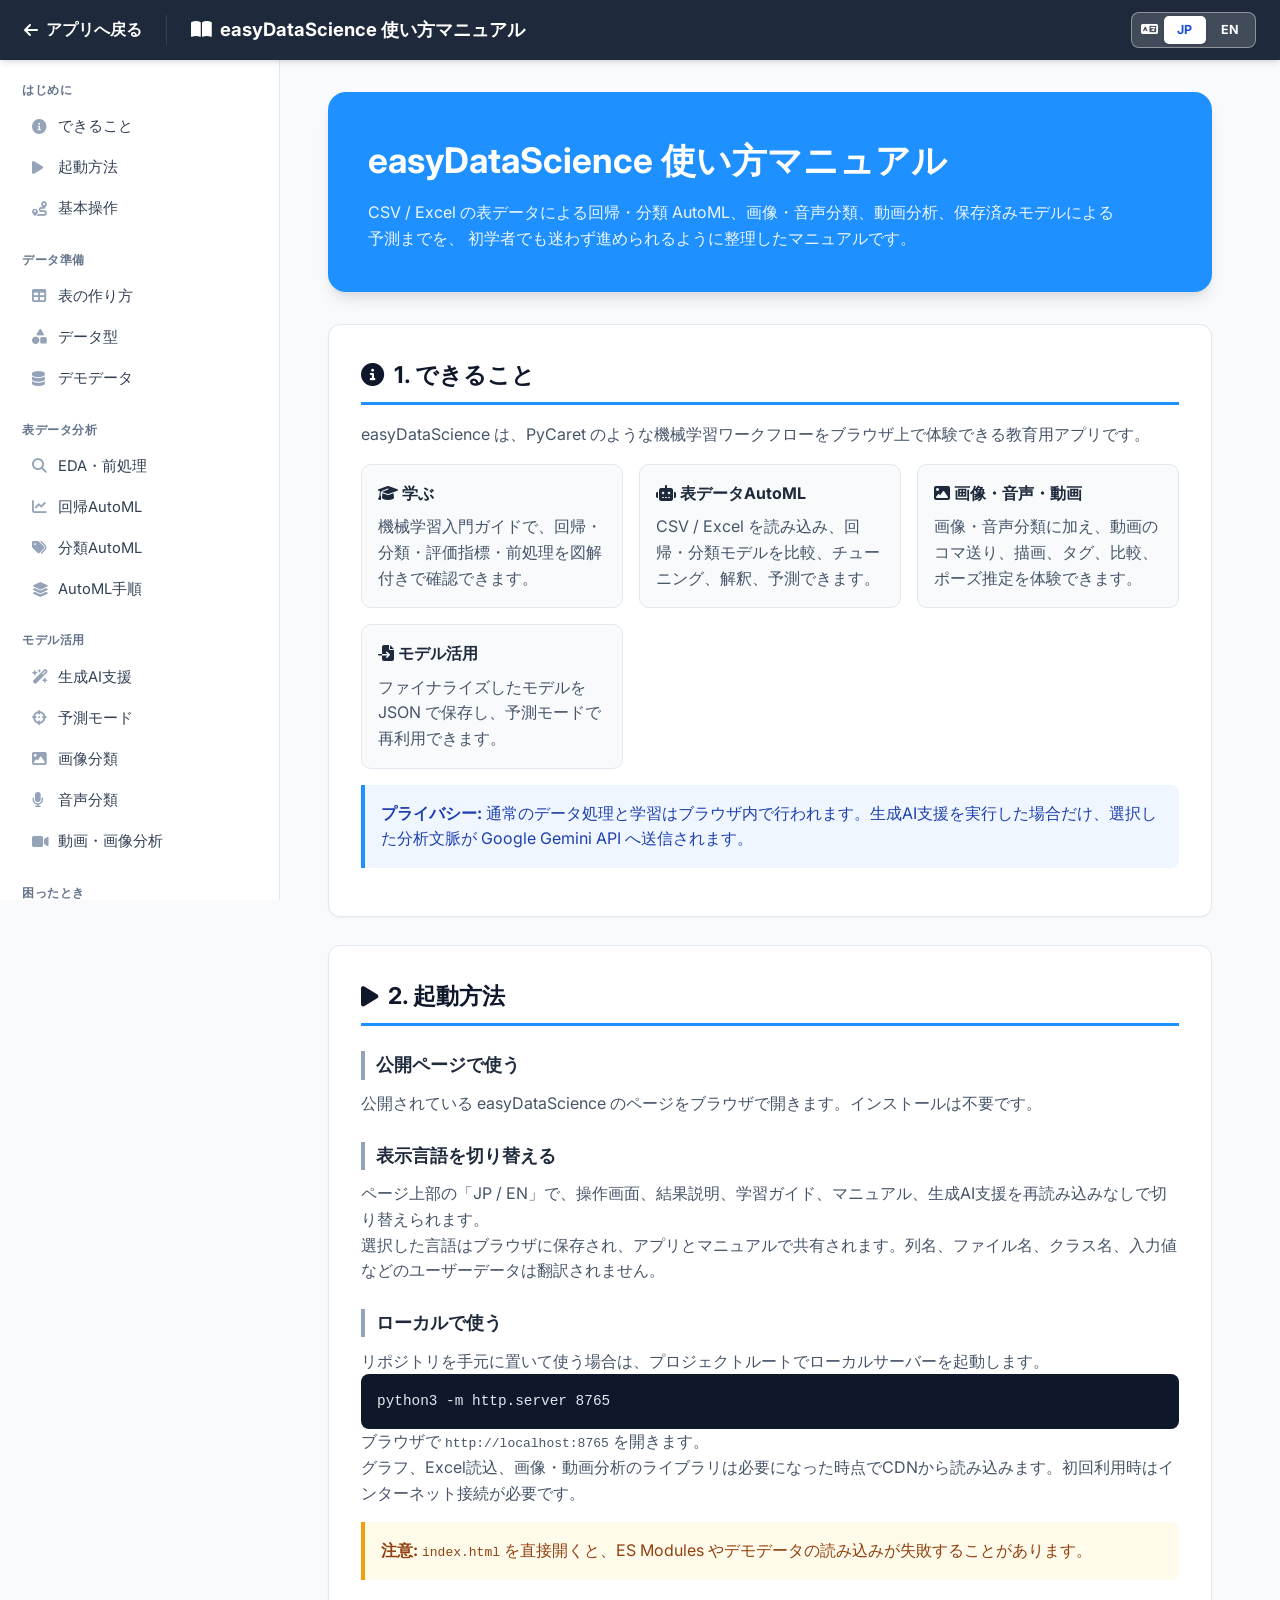
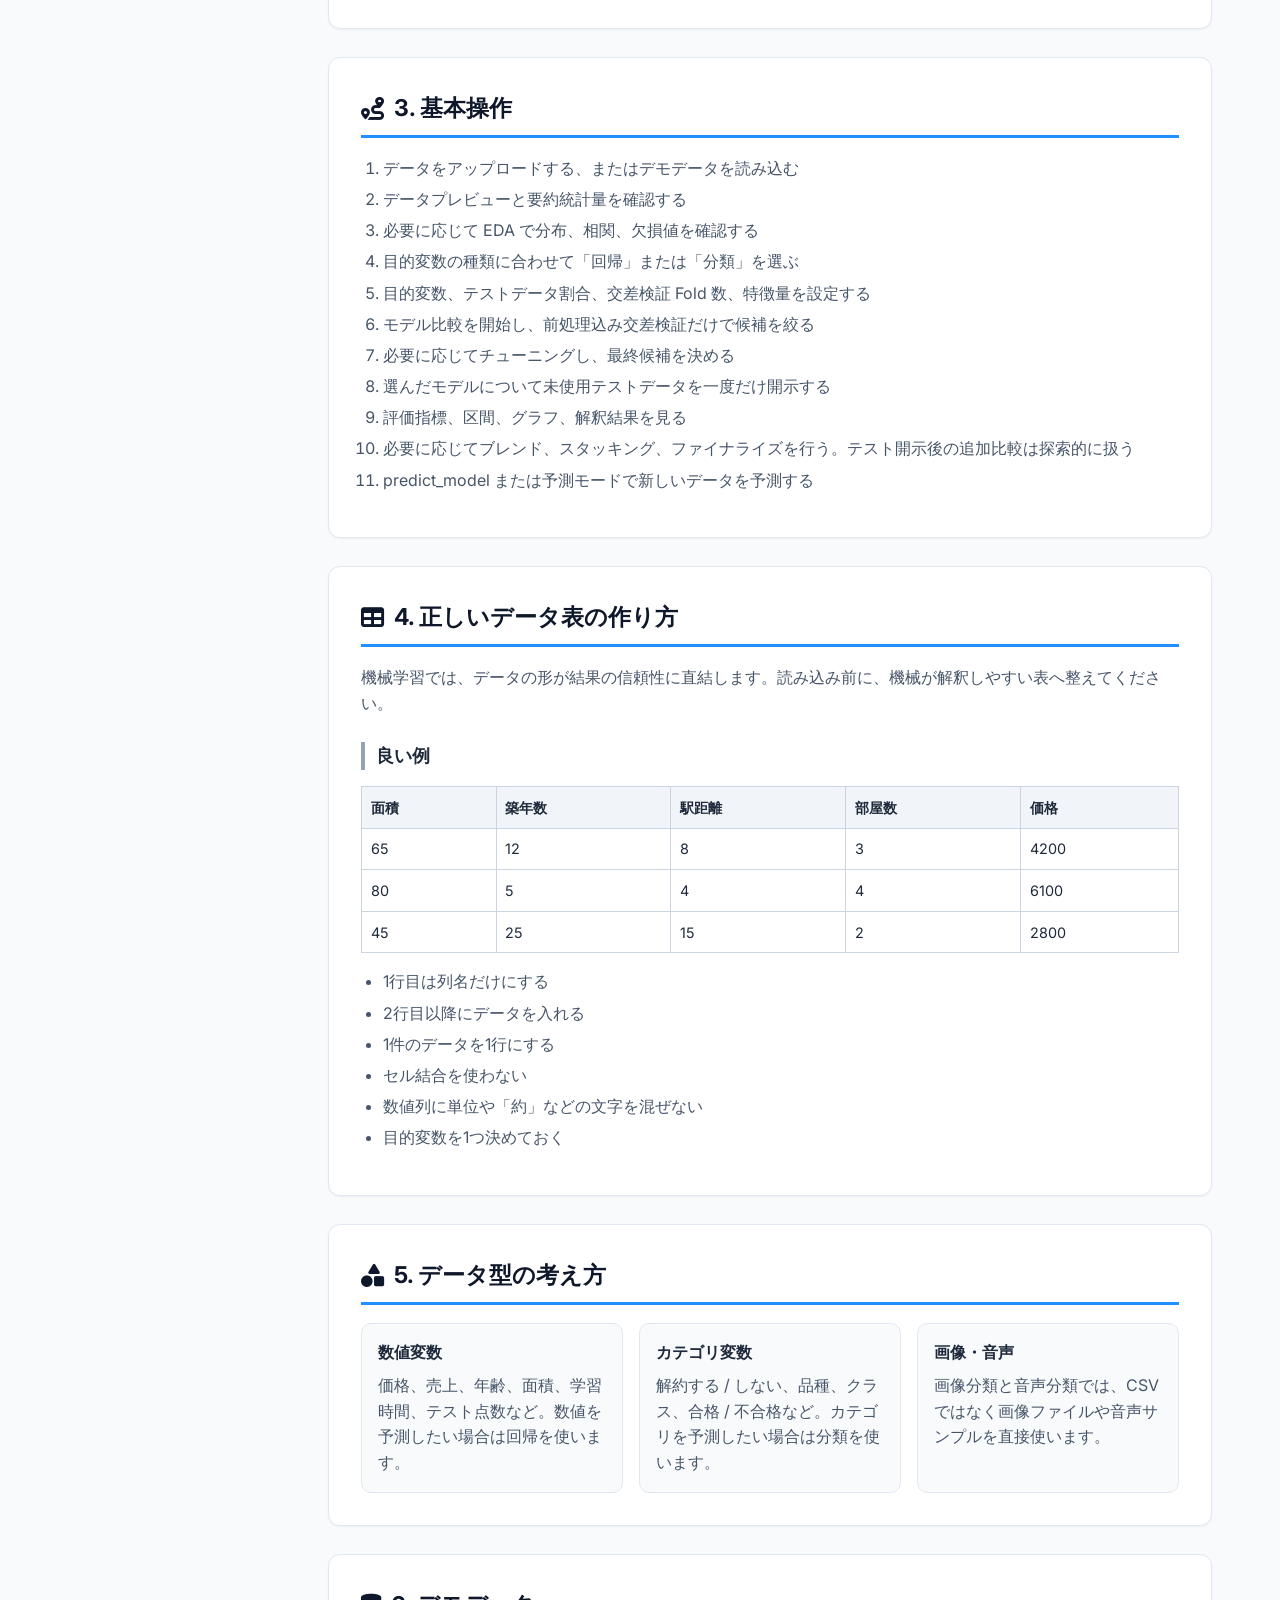
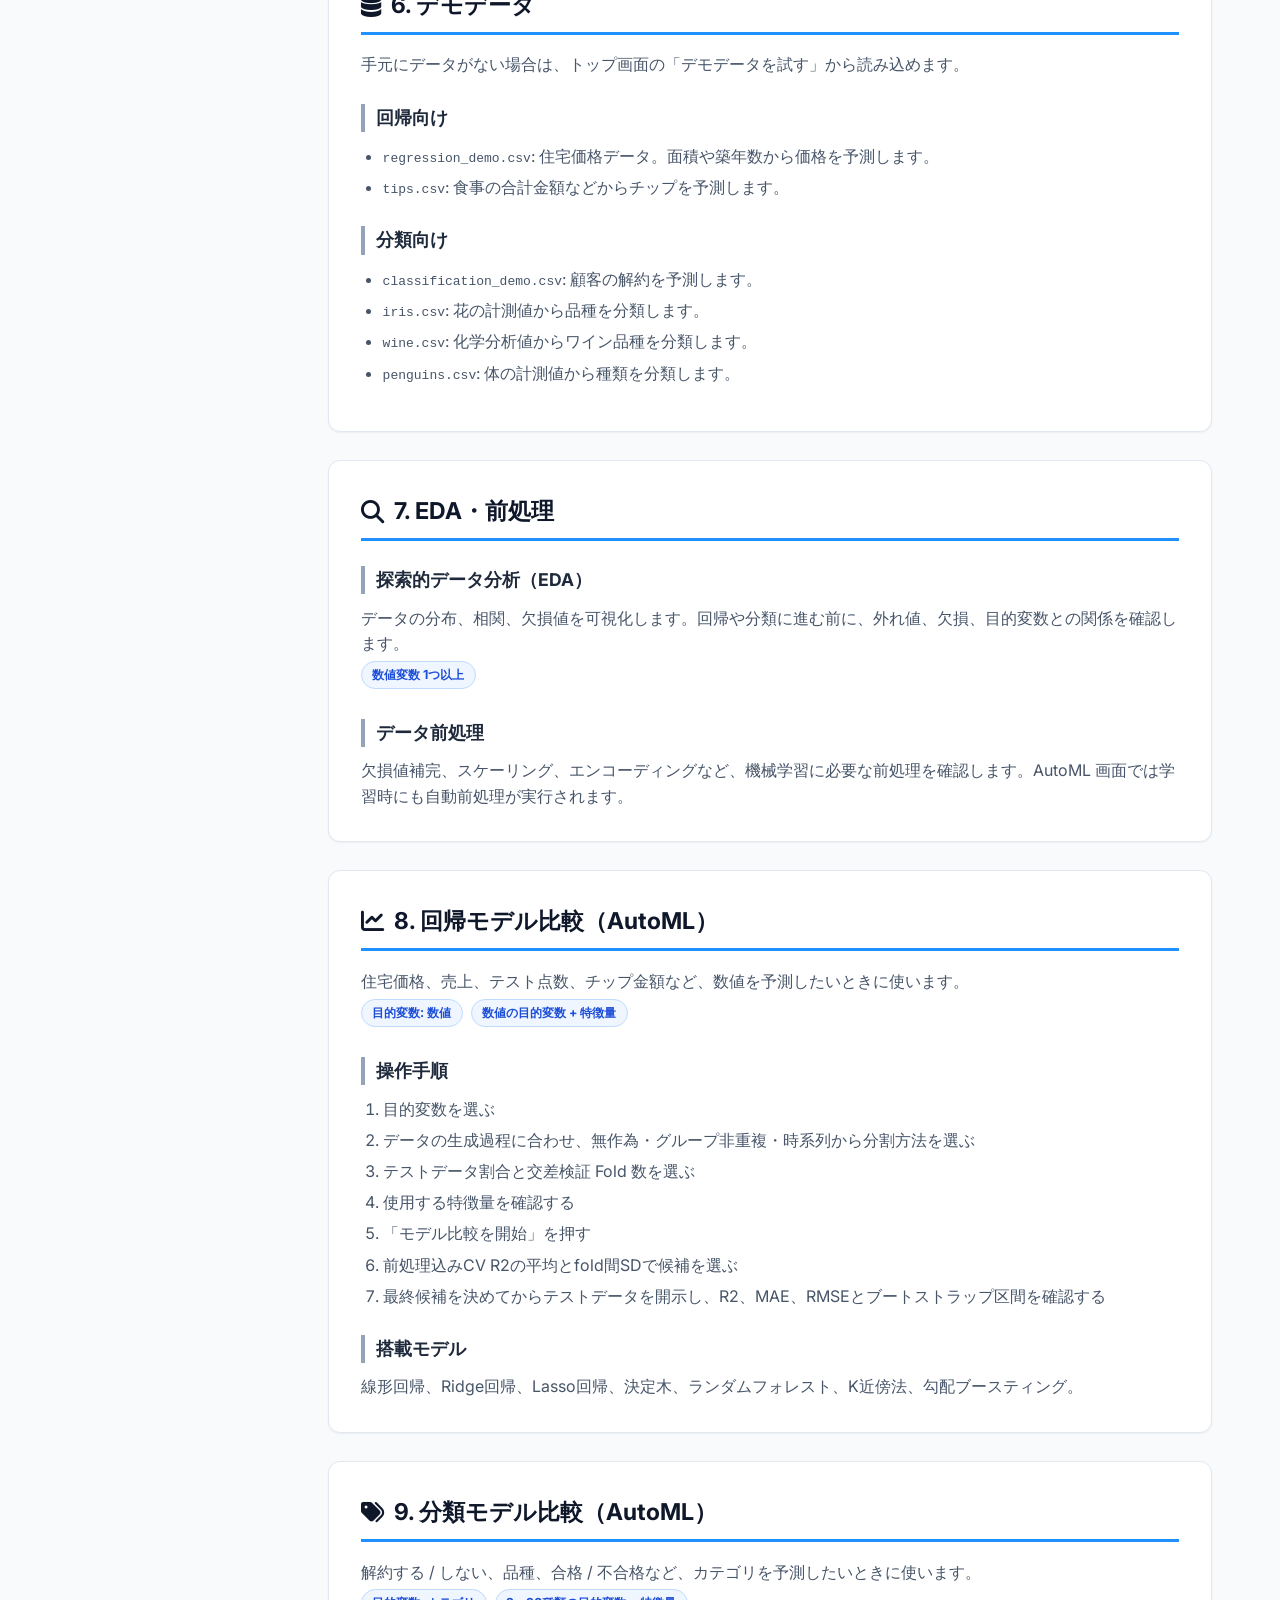
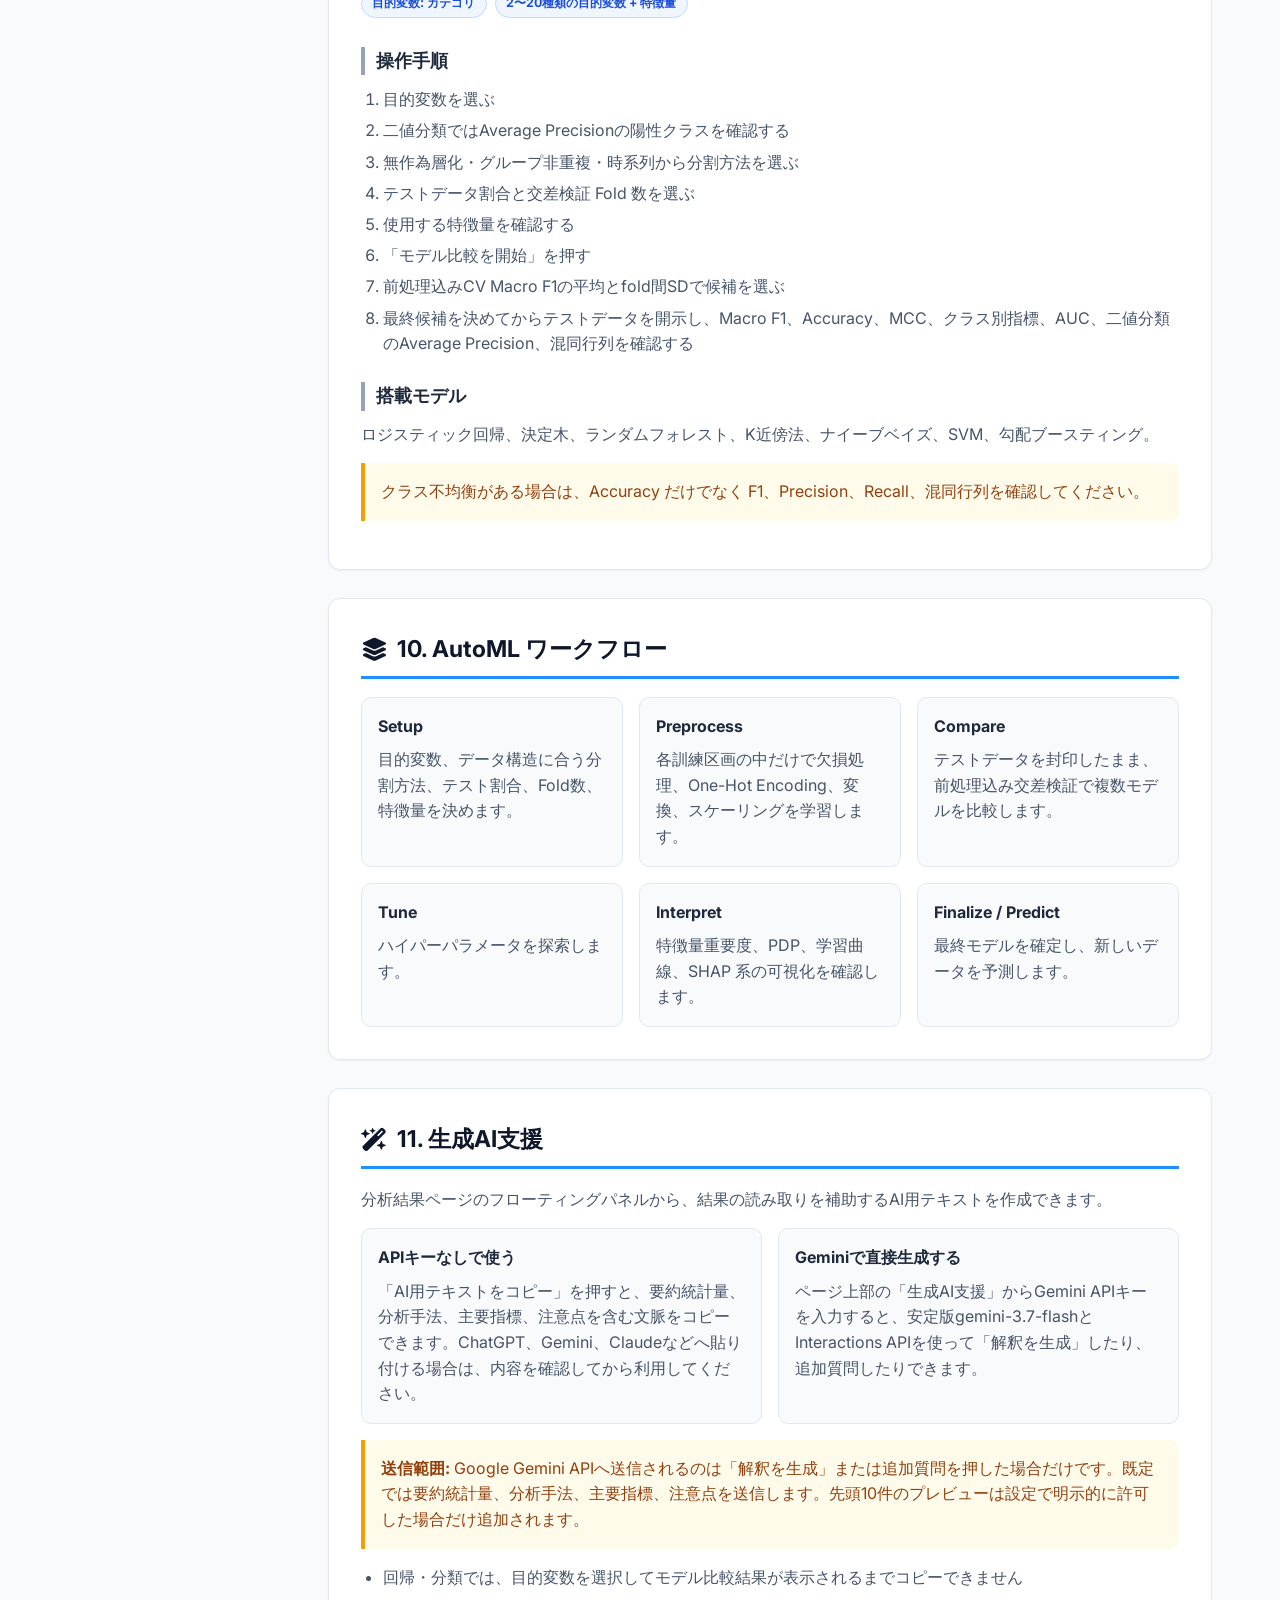
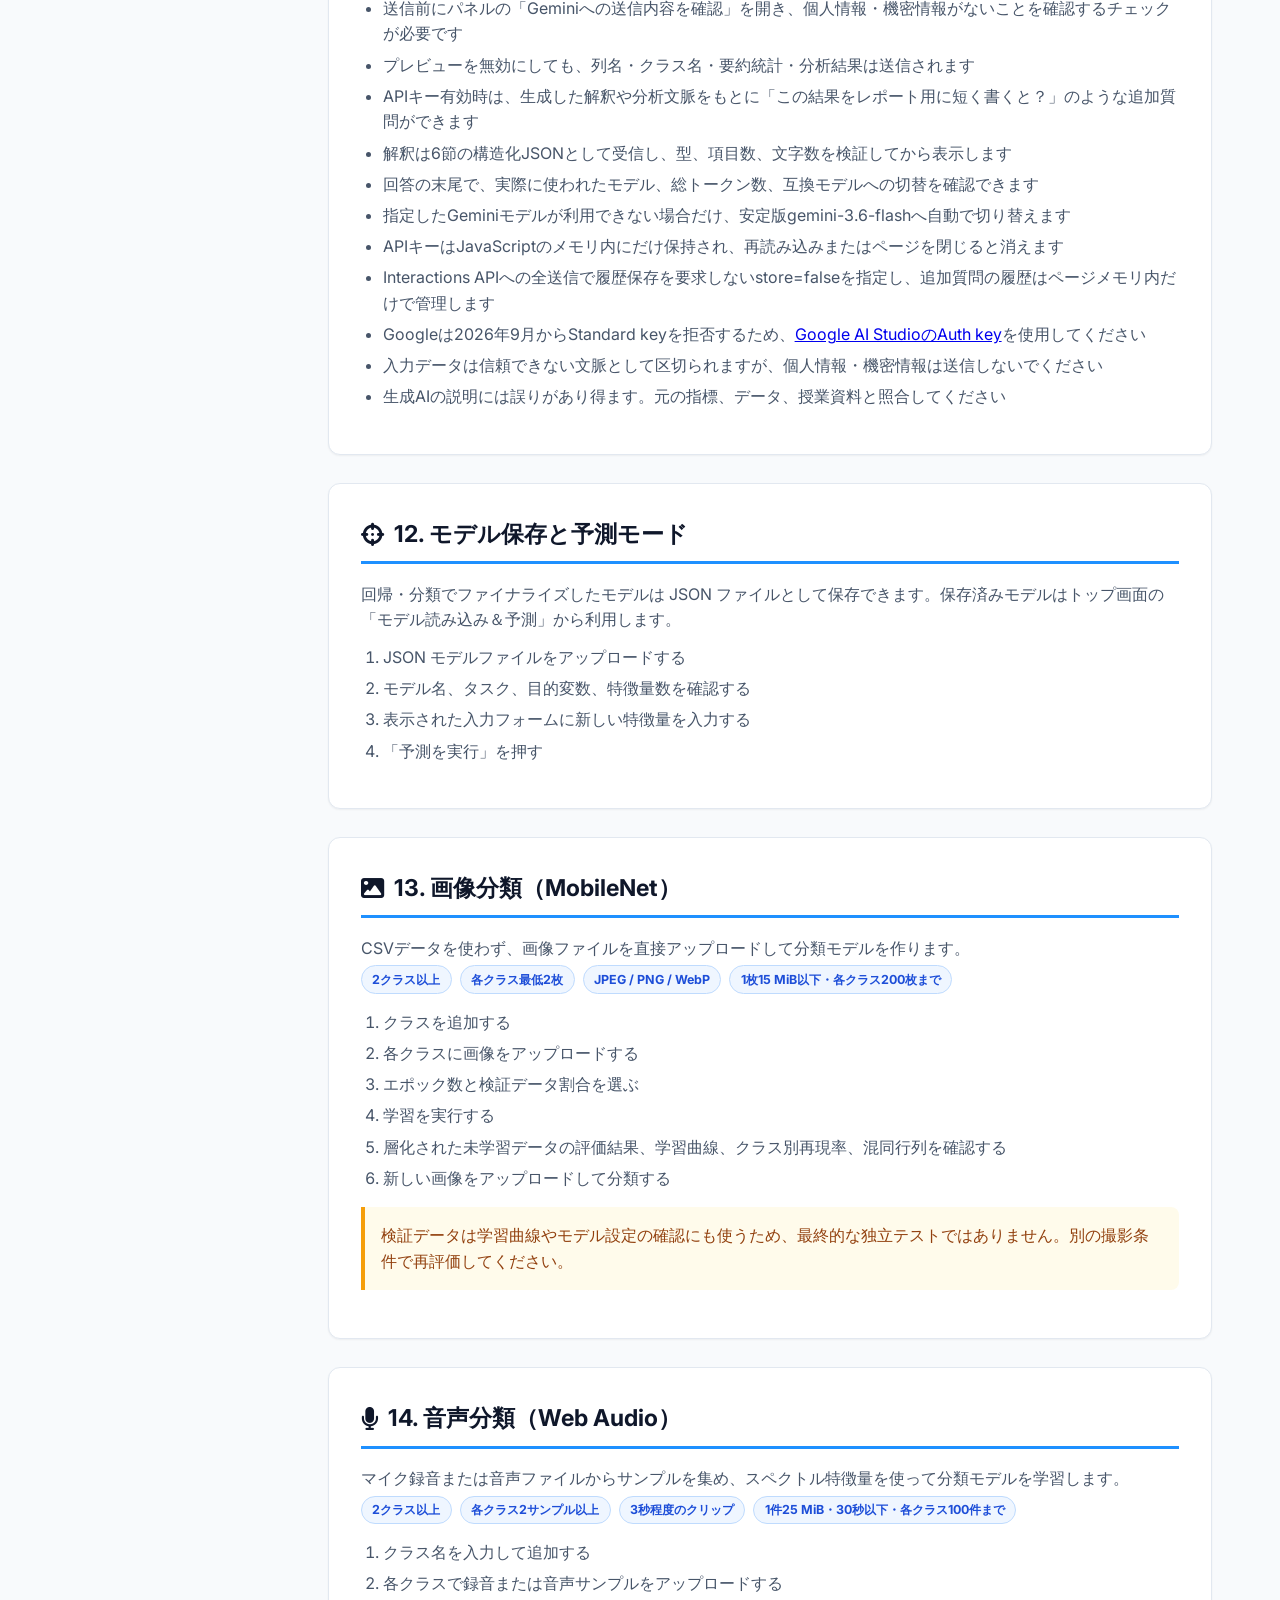
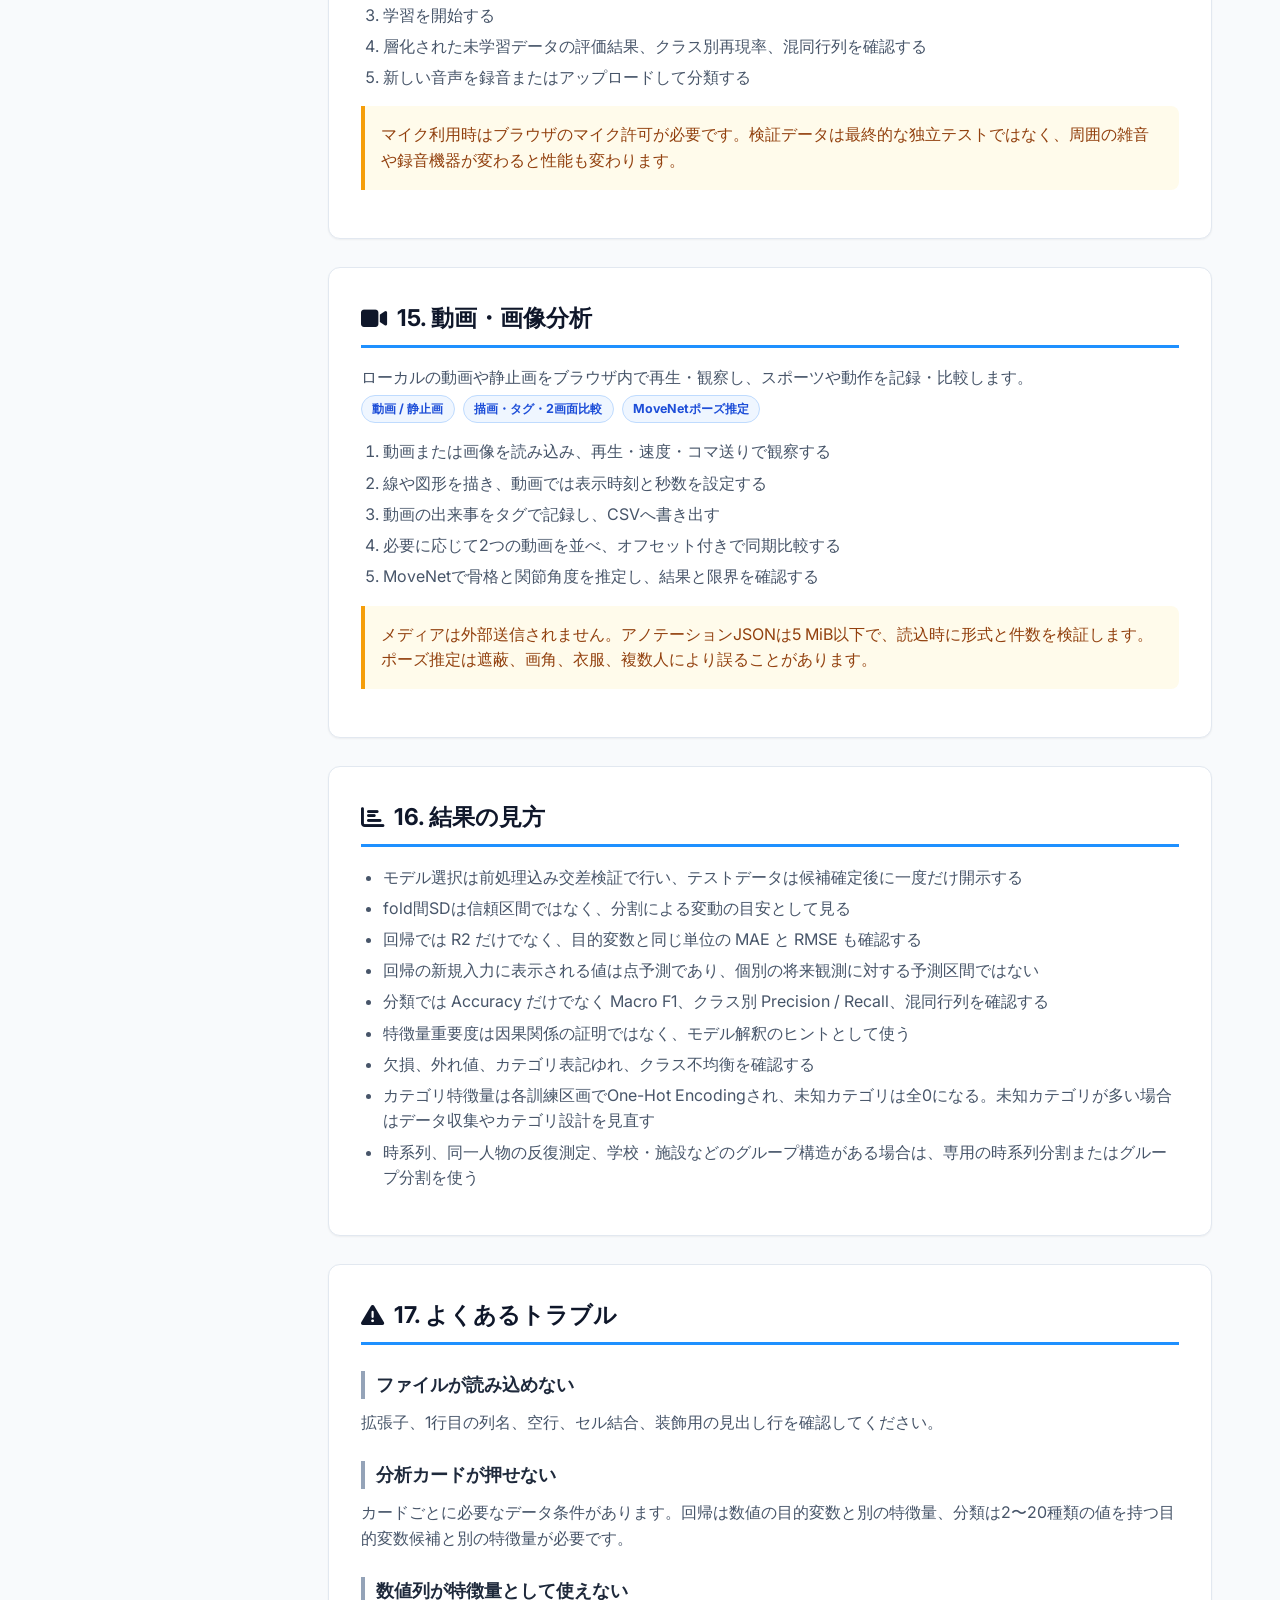
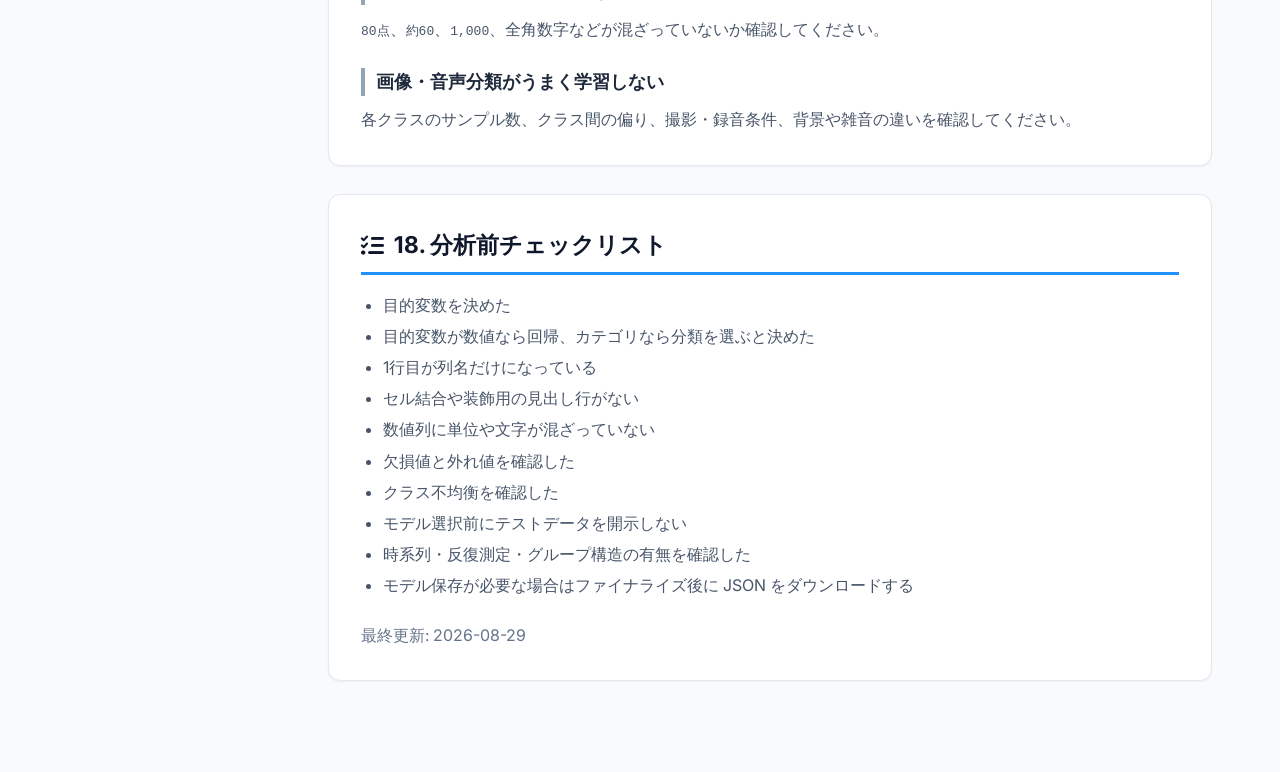
==== commit fab2c924: "生成AI支援を更新し設定画面を改善" ====
--- a/manual.html
+++ b/manual.html
@@ -580,7 +580,7 @@
                     </div>
                     <div class="manual-card">
                         <h4>Geminiで直接生成する</h4>
-                        <p>ページ上部の「生成AI支援」からGemini APIキーを入力すると、「解釈を生成」と追加質問を使ってブラウザ内で解釈補助を生成できます。</p>
+                        <p>ページ上部の「生成AI支援」からGemini APIキーを入力すると、安定版gemini-3.7-flashとInteractions APIを使って「解釈を生成」したり、追加質問したりできます。</p>
                     </div>
                 </div>
                 <div class="manual-alert manual-warning">
@@ -591,9 +591,11 @@
                     <li>送信前にパネルの「Geminiへの送信内容を確認」を開き、個人情報・機密情報がないことを確認するチェックが必要です</li>
                     <li>プレビューを無効にしても、列名・クラス名・要約統計・分析結果は送信されます</li>
                     <li>APIキー有効時は、生成した解釈や分析文脈をもとに「この結果をレポート用に短く書くと？」のような追加質問ができます</li>
-                    <li>コピー内容には、信頼性と妥当性チェック、解釈の注意点、レポート例を求める指示が含まれます</li>
-                    <li>指定したGeminiモデルが利用できない場合は、既定モデルへ自動で切り替えます</li>
+                    <li>解釈は6節の構造化JSONとして受信し、型、項目数、文字数を検証してから表示します</li>
+                    <li>回答の末尾で、実際に使われたモデル、総トークン数、互換モデルへの切替を確認できます</li>
+                    <li>指定したGeminiモデルが利用できない場合だけ、安定版gemini-3.6-flashへ自動で切り替えます</li>
                     <li>APIキーはJavaScriptのメモリ内にだけ保持され、再読み込みまたはページを閉じると消えます</li>
+                    <li>Interactions APIへの全送信で履歴保存を要求しないstore=falseを指定し、追加質問の履歴はページメモリ内だけで管理します</li>
                     <li>Googleは2026年9月からStandard keyを拒否するため、<a href="https://ai.google.dev/gemini-api/docs/api-key" target="_blank" rel="noopener noreferrer">Google AI StudioのAuth key</a>を使用してください</li>
                     <li>入力データは信頼できない文脈として区切られますが、個人情報・機密情報は送信しないでください</li>
                     <li>生成AIの説明には誤りがあり得ます。元の指標、データ、授業資料と照合してください</li>
--- a/css/style.css
+++ b/css/style.css
@@ -562,41 +562,157 @@
 .ai-status-badge.active {
     background: #dcfce7; color: #166534;
 }
+.ai-settings-modal {
+    align-items: center; justify-content: center; padding: 1rem; overflow: hidden;
+}
 .ai-settings-modal-content {
-    max-width: 560px;
+    width: min(660px, 100%); max-width: 660px;
+    max-height: calc(100vh - 2rem); max-height: calc(100dvh - 2rem);
+    margin: 0; background: var(--surface); border: 1px solid #cbd5e1;
+    border-radius: 8px; box-shadow: 0 24px 56px rgba(15, 23, 42, 0.28);
+    display: flex; flex-direction: column; overflow: hidden;
+    animation: slideUp 0.2s ease;
+}
+.ai-settings-modal-header {
+    flex: 0 0 auto; gap: 1rem; margin: 0; padding: 1rem 1.25rem;
+    border-bottom: 1px solid var(--border-color); background: #f8fafc;
+}
+.ai-settings-heading {
+    display: flex; align-items: center; gap: 0.75rem; min-width: 0;
+}
+.ai-settings-heading-icon {
+    width: 40px; height: 40px; flex: 0 0 40px; border-radius: 8px;
+    display: inline-flex; align-items: center; justify-content: center;
+    color: #075985; background: #e0f2fe; border: 1px solid #bae6fd;
+}
+.ai-settings-kicker {
+    display: block; margin-bottom: 0.1rem; color: #475569;
+    font-size: 0.72rem; font-weight: 700; line-height: 1.2;
+}
+.ai-settings-modal-header h3 {
+    min-width: 0; margin: 0; color: var(--text-primary);
+    font-size: 1.15rem; line-height: 1.35; overflow-wrap: anywhere;
+}
+.ai-settings-modal .close-modal {
+    width: 40px; height: 40px; min-width: 40px; min-height: 40px;
+    margin: 0; padding: 0; border-radius: 6px; font-size: 1rem;
+    display: inline-flex; align-items: center; justify-content: center;
+    color: #475569; background: transparent;
+}
+.ai-settings-modal .close-modal:hover,
+.ai-settings-modal .close-modal:focus {
+    color: #0f172a; background: #e2e8f0; transform: none; box-shadow: none;
+}
+.ai-settings-scroll {
+    min-height: 0; overflow-y: auto; overscroll-behavior: contain;
+    padding: 1.25rem;
 }
 .ai-settings-description {
-    margin-bottom: 1.25rem; color: var(--text-secondary); line-height: 1.7;
-}
+    margin: 0; color: var(--text-secondary); line-height: 1.6;
+}
+.ai-settings-lead {
+    margin: 0 0 0.9rem; color: #334155; font-size: 0.92rem;
+}
+.ai-settings-summary {
+    list-style: none; display: grid; gap: 0.55rem; margin: 0; padding: 0;
+}
+.ai-settings-summary li {
+    display: grid; grid-template-columns: 1.25rem minmax(0, 1fr);
+    align-items: start; gap: 0.55rem; color: #475569; font-size: 0.82rem;
+}
+.ai-settings-summary li i {
+    margin-top: 0.22rem; color: #0f766e; text-align: center;
+}
+.ai-settings-summary li:nth-child(2) i { color: #0369a1; }
+.ai-settings-summary li:nth-child(3) i { color: #475569; }
+.ai-settings-warning {
+    display: grid; grid-template-columns: 1.25rem minmax(0, 1fr);
+    align-items: start; gap: 0.55rem; margin: 1rem 0 0; padding: 0.75rem 0.85rem;
+    color: #92400e; background: #fffbeb; border-left: 3px solid #d97706;
+    font-size: 0.8rem; line-height: 1.5;
+}
+.ai-settings-warning i { margin-top: 0.2rem; text-align: center; }
 .ai-settings-form {
-    display: grid; gap: 0.75rem;
+    display: grid; gap: 1rem; margin-top: 1.25rem;
+}
+.ai-settings-section {
+    min-width: 0; margin: 0; padding: 1rem 0 0; border: 0;
+    border-top: 1px solid var(--border-color);
+}
+.ai-settings-section-heading {
+    display: flex; align-items: baseline; justify-content: space-between;
+    gap: 1rem; margin-bottom: 0.75rem;
+}
+.ai-settings-section h4,
+.ai-settings-preview-section legend {
+    margin: 0; padding: 0; color: var(--text-primary);
+    font-size: 0.9rem; font-weight: 700; line-height: 1.4;
+}
+.ai-settings-required {
+    color: #b91c1c; font-size: 0.72rem; font-weight: 700;
+}
+.ai-settings-field-grid {
+    display: grid; grid-template-columns: minmax(0, 1.2fr) minmax(190px, 0.8fr);
+    align-items: start; gap: 1rem;
+}
+.ai-settings-field {
+    display: grid; min-width: 0; gap: 0.4rem;
 }
 .ai-settings-form label {
-    font-weight: 600; color: var(--text-primary); font-size: 0.9rem;
+    color: var(--text-primary); font-size: 0.85rem; font-weight: 600;
+}
+.ai-settings-form input[type="text"],
+.ai-settings-form input[type="password"] {
+    min-width: 0; background: #ffffff;
 }
 .input-hint {
-    margin: -0.35rem 0 0; color: var(--text-secondary); font-size: 0.8rem; line-height: 1.5;
-}
+    margin: 0; color: var(--text-secondary); font-size: 0.76rem;
+    line-height: 1.5; overflow-wrap: anywhere;
+}
+.input-hint a {
+    color: #0369a1; font-weight: 600; text-underline-offset: 2px;
+}
+.ai-settings-preview-section legend { margin-bottom: 0.7rem; }
 .ai-preview-option {
-    display: flex; align-items: center; gap: 0.55rem; cursor: pointer;
+    display: grid; grid-template-columns: 1.1rem minmax(0, 1fr);
+    align-items: start; gap: 0.65rem; cursor: pointer;
 }
 .ai-preview-option input {
-    width: 1rem; height: 1rem; margin: 0; accent-color: var(--primary-color);
-}
+    width: 1.1rem; height: 1.1rem; margin: 0.16rem 0 0;
+    accent-color: var(--primary-color);
+}
+.ai-preview-copy {
+    display: grid; min-width: 0; gap: 0.15rem;
+}
+.ai-preview-copy strong {
+    color: var(--text-primary); font-size: 0.85rem;
+}
+.ai-preview-copy > span {
+    color: var(--text-secondary); font-size: 0.76rem; font-weight: 400;
+    line-height: 1.5;
+}
+.ai-settings-status {
+    display: grid; grid-template-columns: 0.55rem minmax(0, 1fr);
+    align-items: start; gap: 0.6rem; min-height: 0; padding: 0.75rem 0.85rem;
+    border: 1px solid var(--border-color); border-radius: 6px;
+    background: #f8fafc; color: #475569; font-size: 0.8rem; line-height: 1.5;
+}
+.ai-settings-status::before {
+    content: ''; width: 0.5rem; height: 0.5rem; margin-top: 0.34rem;
+    border-radius: 50%; background: #64748b;
+}
+.ai-settings-status.active {
+    background: #f0fdf4; color: #166534; border-color: #bbf7d0;
+}
+.ai-settings-status.active::before { background: #16a34a; }
 .ai-settings-actions {
-    display: flex; gap: 0.75rem; flex-wrap: wrap; margin-top: 0.5rem;
+    display: flex; justify-content: flex-end; gap: 0.75rem;
+    flex-wrap: wrap; margin: 0;
 }
 .ai-settings-actions .btn-analysis,
 .ai-settings-actions .btn-demo {
+    min-width: 132px; margin: 0;
     display: inline-flex; align-items: center; justify-content: center; gap: 0.5rem;
-}
-.ai-settings-status {
-    min-height: 2.5rem; padding: 0.75rem; border-radius: 8px;
-    background: #f8fafc; color: var(--text-secondary); font-size: 0.85rem;
-    border: 1px solid var(--border-color);
-}
-.ai-settings-status.active {
-    background: #f0fdf4; color: #166534; border-color: #bbf7d0;
 }
 .ai-assist-floating {
     position: fixed; right: 1.25rem; bottom: 1.25rem; z-index: 2000;
@@ -648,6 +764,20 @@
     font-size: 0.8rem; line-height: 1.5;
 }
 .ai-assist-privacy-note i { margin-top: 0.1rem; color: #d97706; }
+.ai-assist-storage-note,
+.ai-assist-privacy-warning {
+    display: grid; grid-template-columns: 1rem minmax(0, 1fr); gap: 0.45rem;
+    margin-bottom: 0.85rem; padding: 0.65rem 0.75rem; border-radius: 8px;
+    font-size: 0.8rem; line-height: 1.5;
+}
+.ai-assist-storage-note {
+    background: #ecfdf5; border: 1px solid #a7f3d0; color: #166534;
+}
+.ai-assist-storage-note i { margin-top: 0.1rem; color: #059669; }
+.ai-assist-privacy-warning {
+    background: #fff7ed; border: 1px solid #fdba74; color: #9a3412;
+}
+.ai-assist-privacy-warning i { margin-top: 0.1rem; color: #ea580c; }
 .ai-assist-payload-preview {
     margin-bottom: 0.75rem; border: 1px solid var(--border-color); border-radius: 8px;
     background: #f8fafc; color: var(--text-secondary); font-size: 0.8rem;
@@ -1103,6 +1233,22 @@
     .ai-settings-button {
         width: 100%; justify-content: center;
     }
+    .ai-settings-modal {
+        align-items: stretch; padding: 0.5rem;
+    }
+    .ai-settings-modal-content {
+        width: 100%; max-height: calc(100vh - 1rem); max-height: calc(100dvh - 1rem);
+    }
+    .ai-settings-modal-header { padding: 0.85rem 1rem; }
+    .ai-settings-scroll { padding: 1rem; }
+    .ai-settings-field-grid { grid-template-columns: minmax(0, 1fr); }
+    .ai-settings-actions {
+        display: grid; grid-template-columns: repeat(2, minmax(0, 1fr));
+    }
+    .ai-settings-actions .btn-analysis,
+    .ai-settings-actions .btn-demo {
+        width: 100%; min-width: 0;
+    }
     .hero-action-right .manual-link-button {
         width: auto; min-height: 42px; margin: 0;
     }
@@ -1126,6 +1272,11 @@
     .confusion-matrix td { padding: 0.5rem; font-size: 0.875rem; min-width: 50px; }
     .ai-assist-actions,
     .ai-assist-chat-area { grid-template-columns: 1fr; }
+    .ai-settings-heading-icon {
+        width: 36px; height: 36px; flex-basis: 36px;
+    }
+    .ai-settings-modal-header h3 { font-size: 1.02rem; }
+    .ai-settings-actions { grid-template-columns: minmax(0, 1fr); }
 }
 
 /* ==========================================
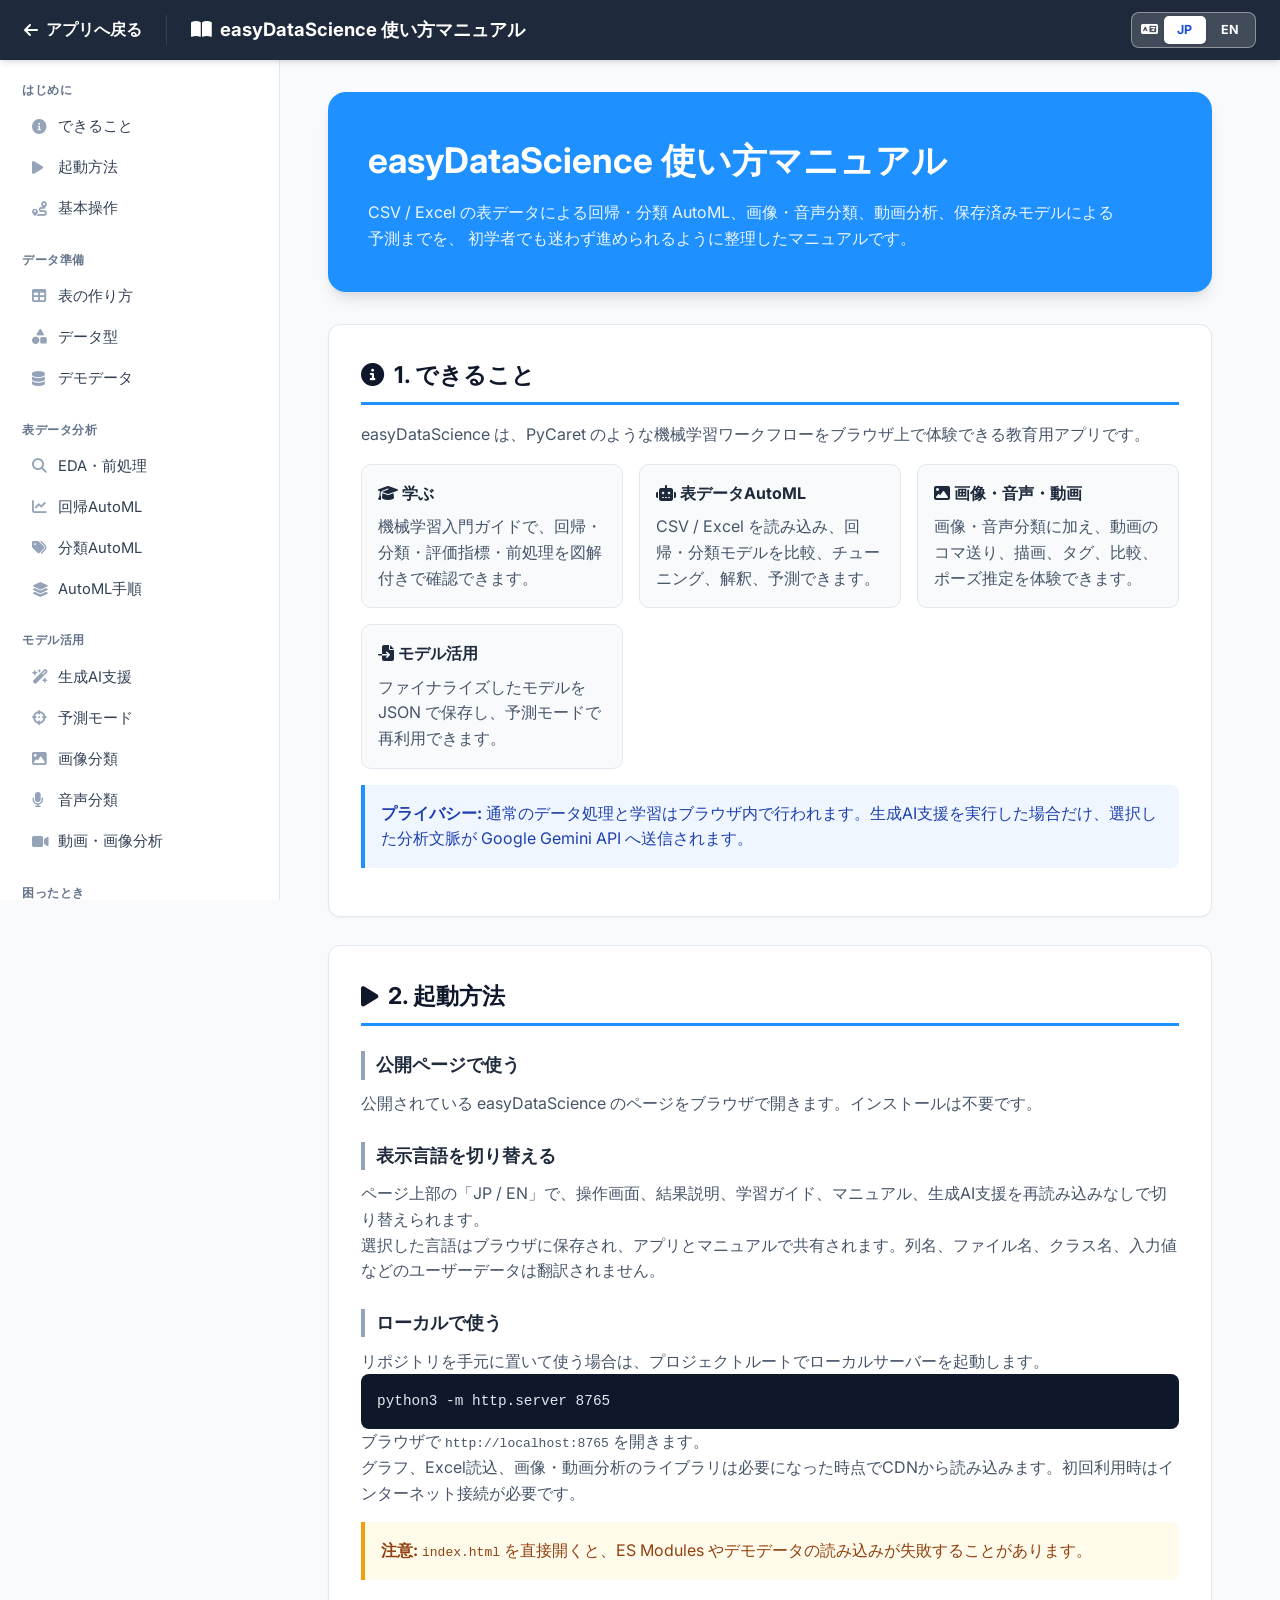
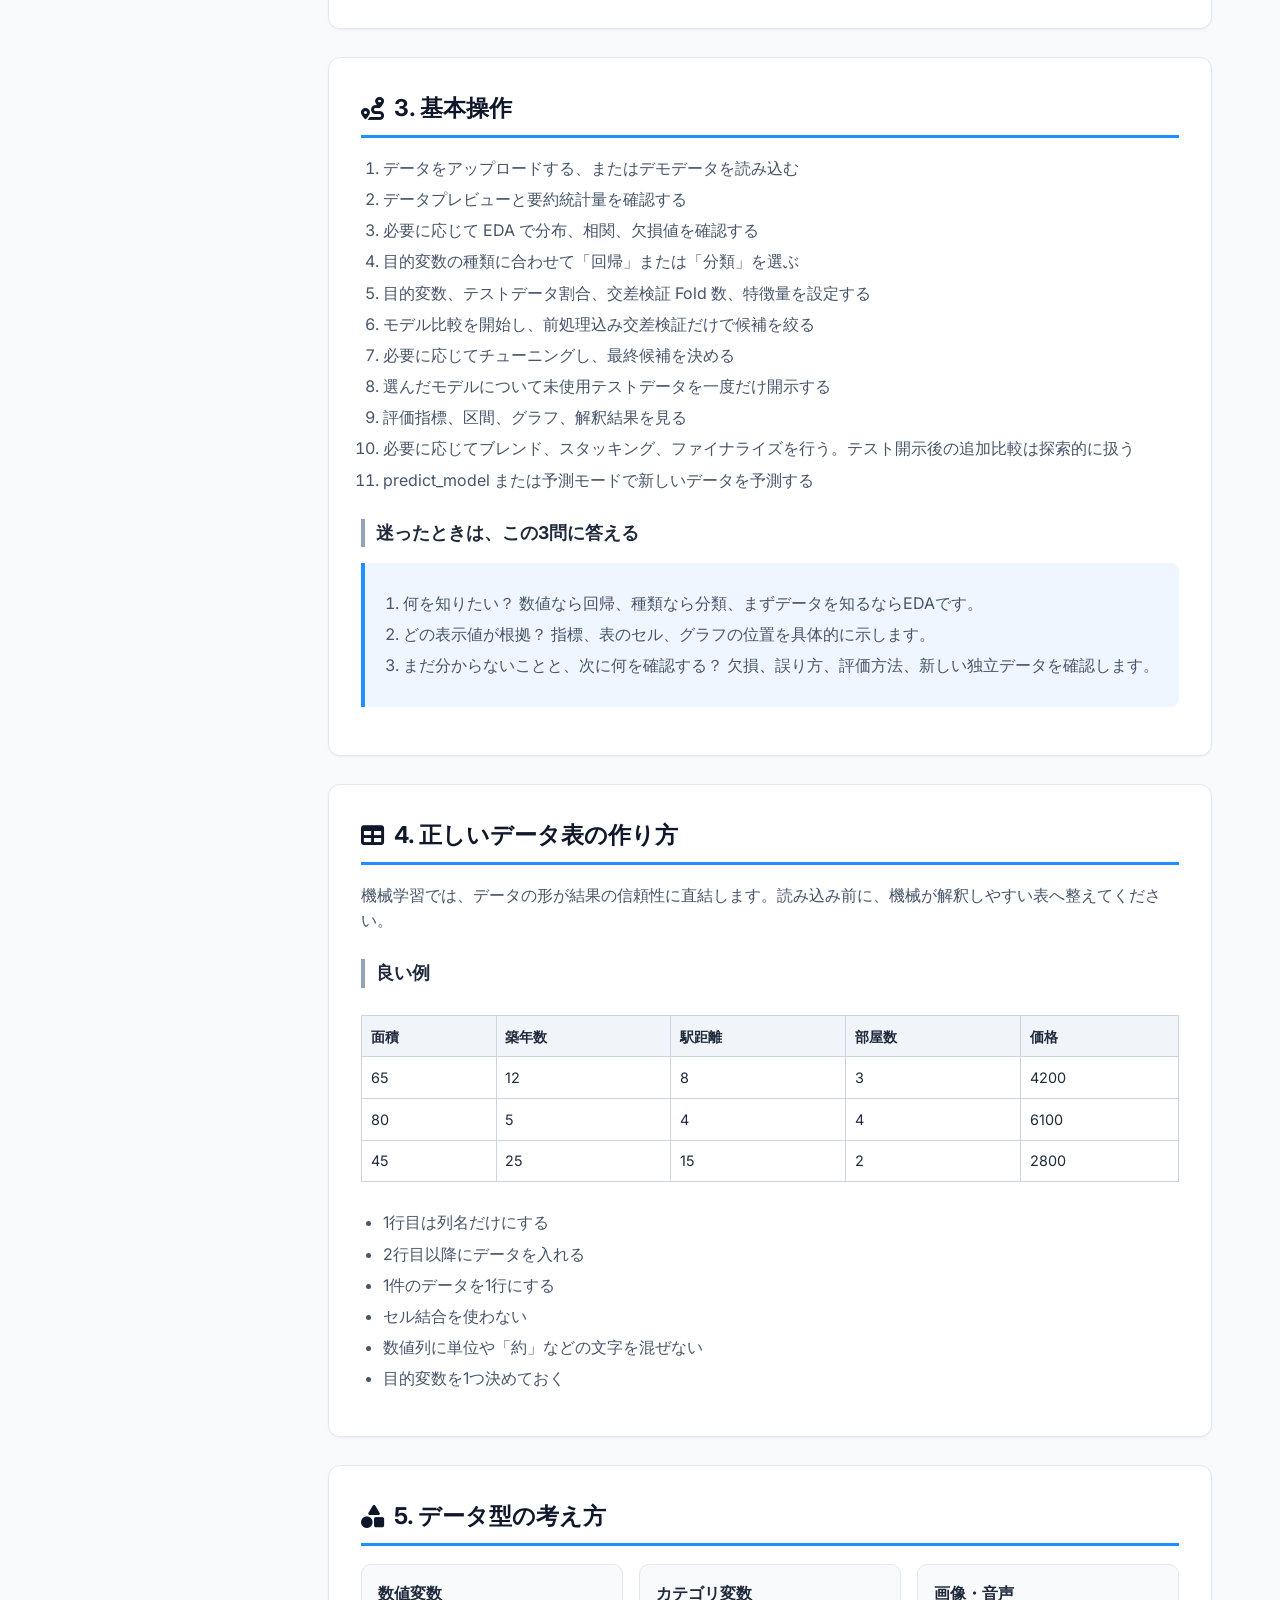
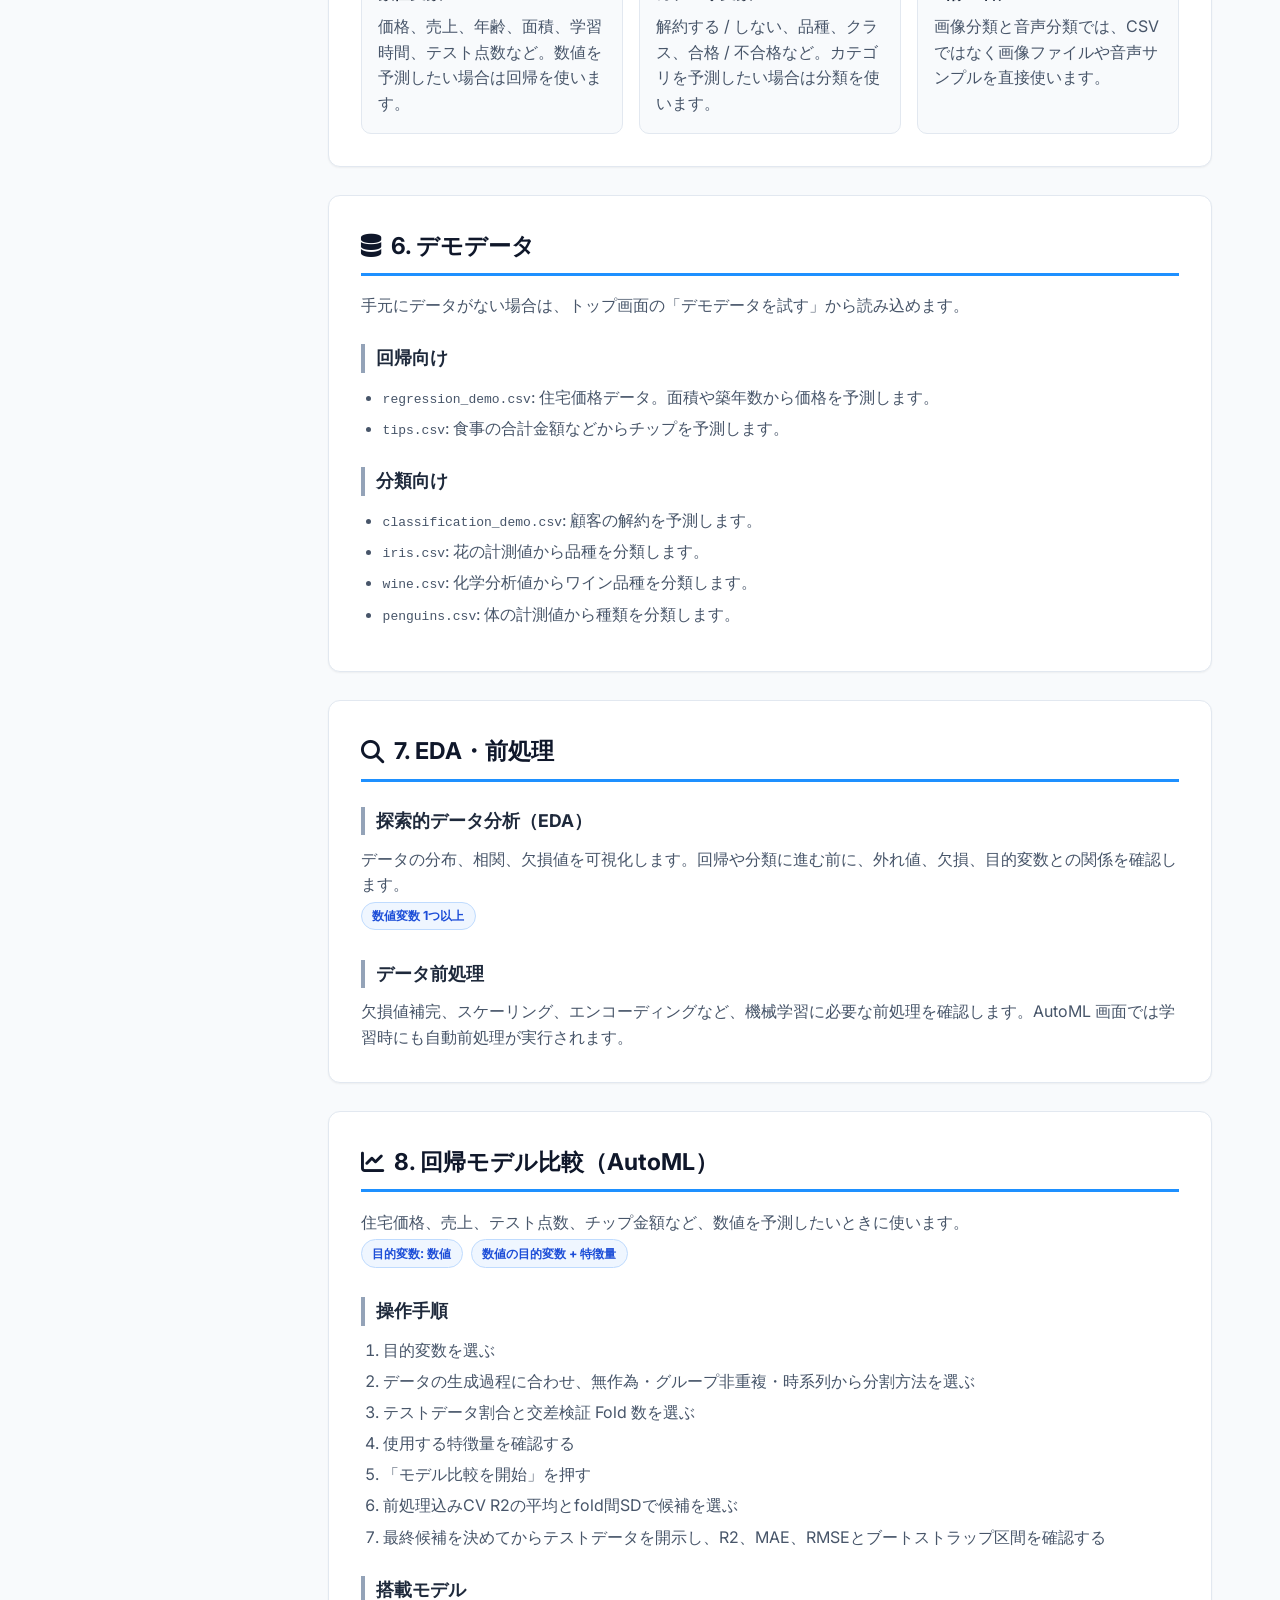
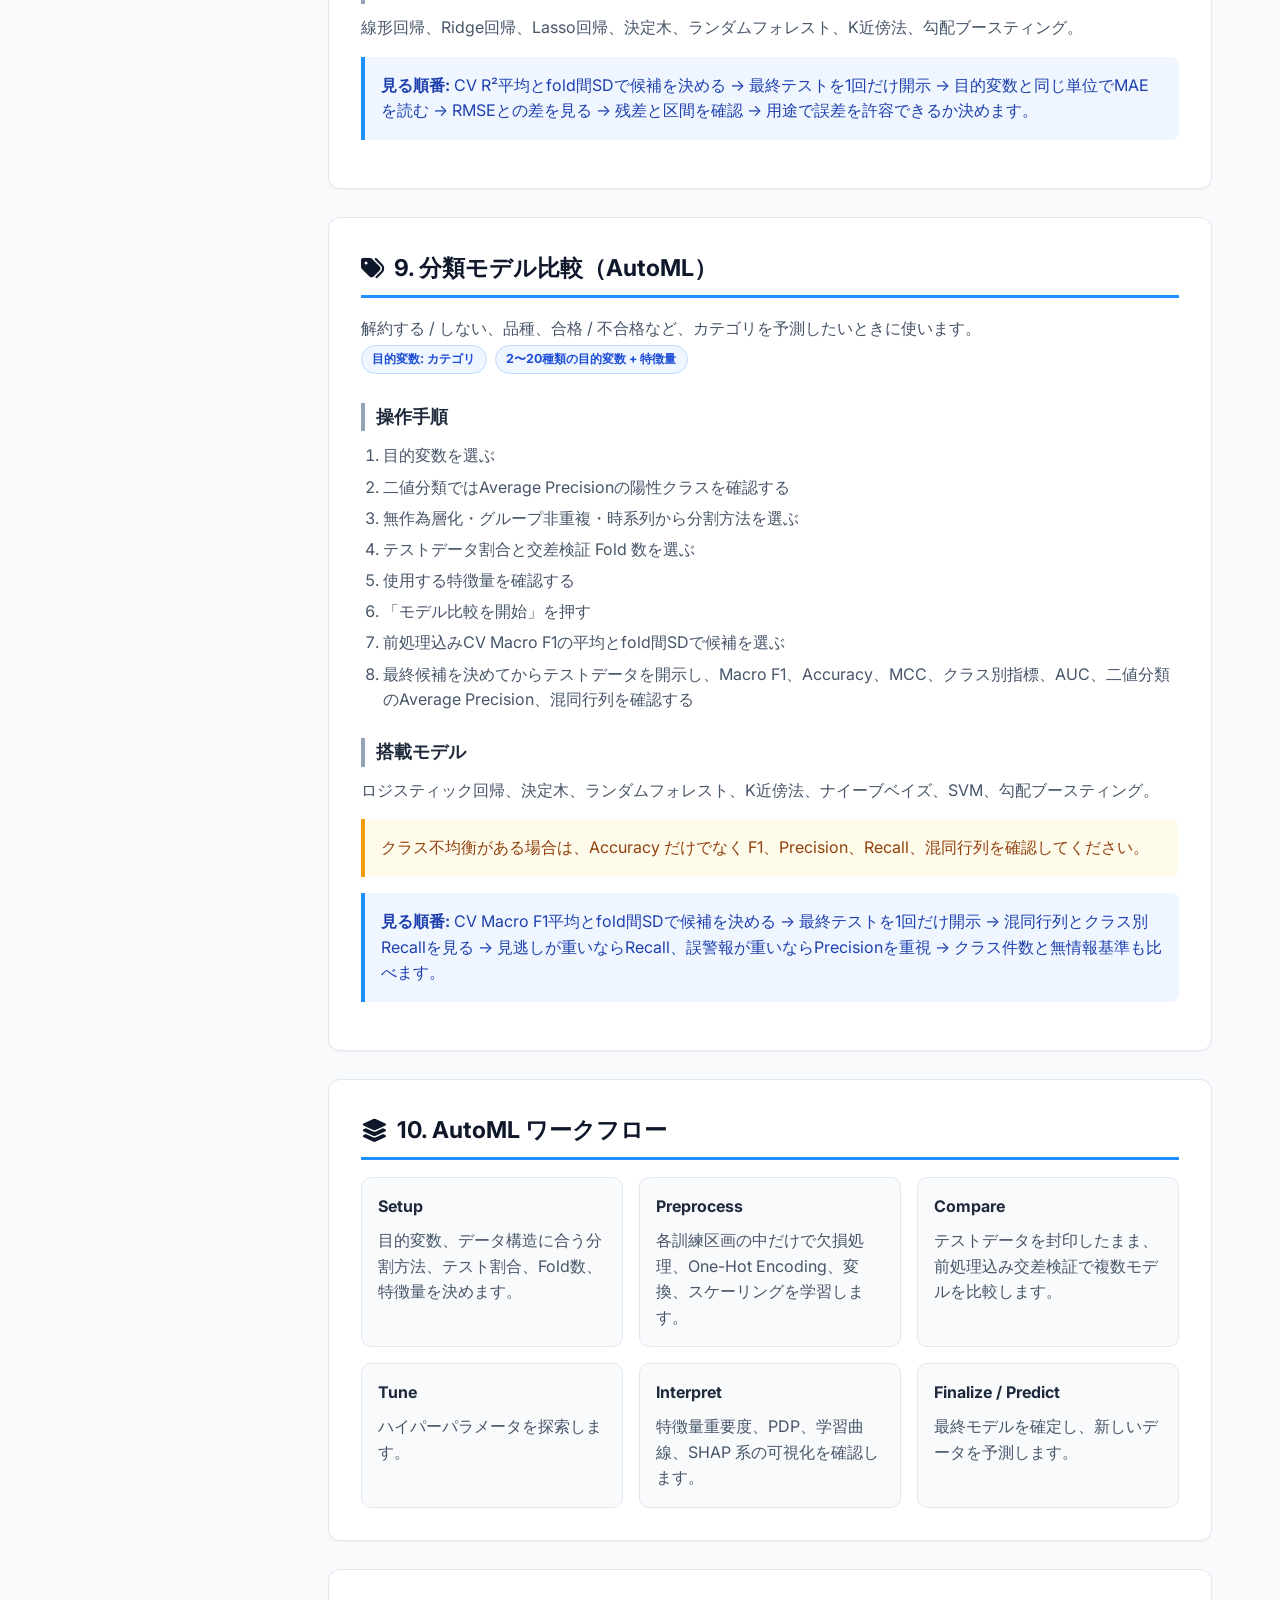
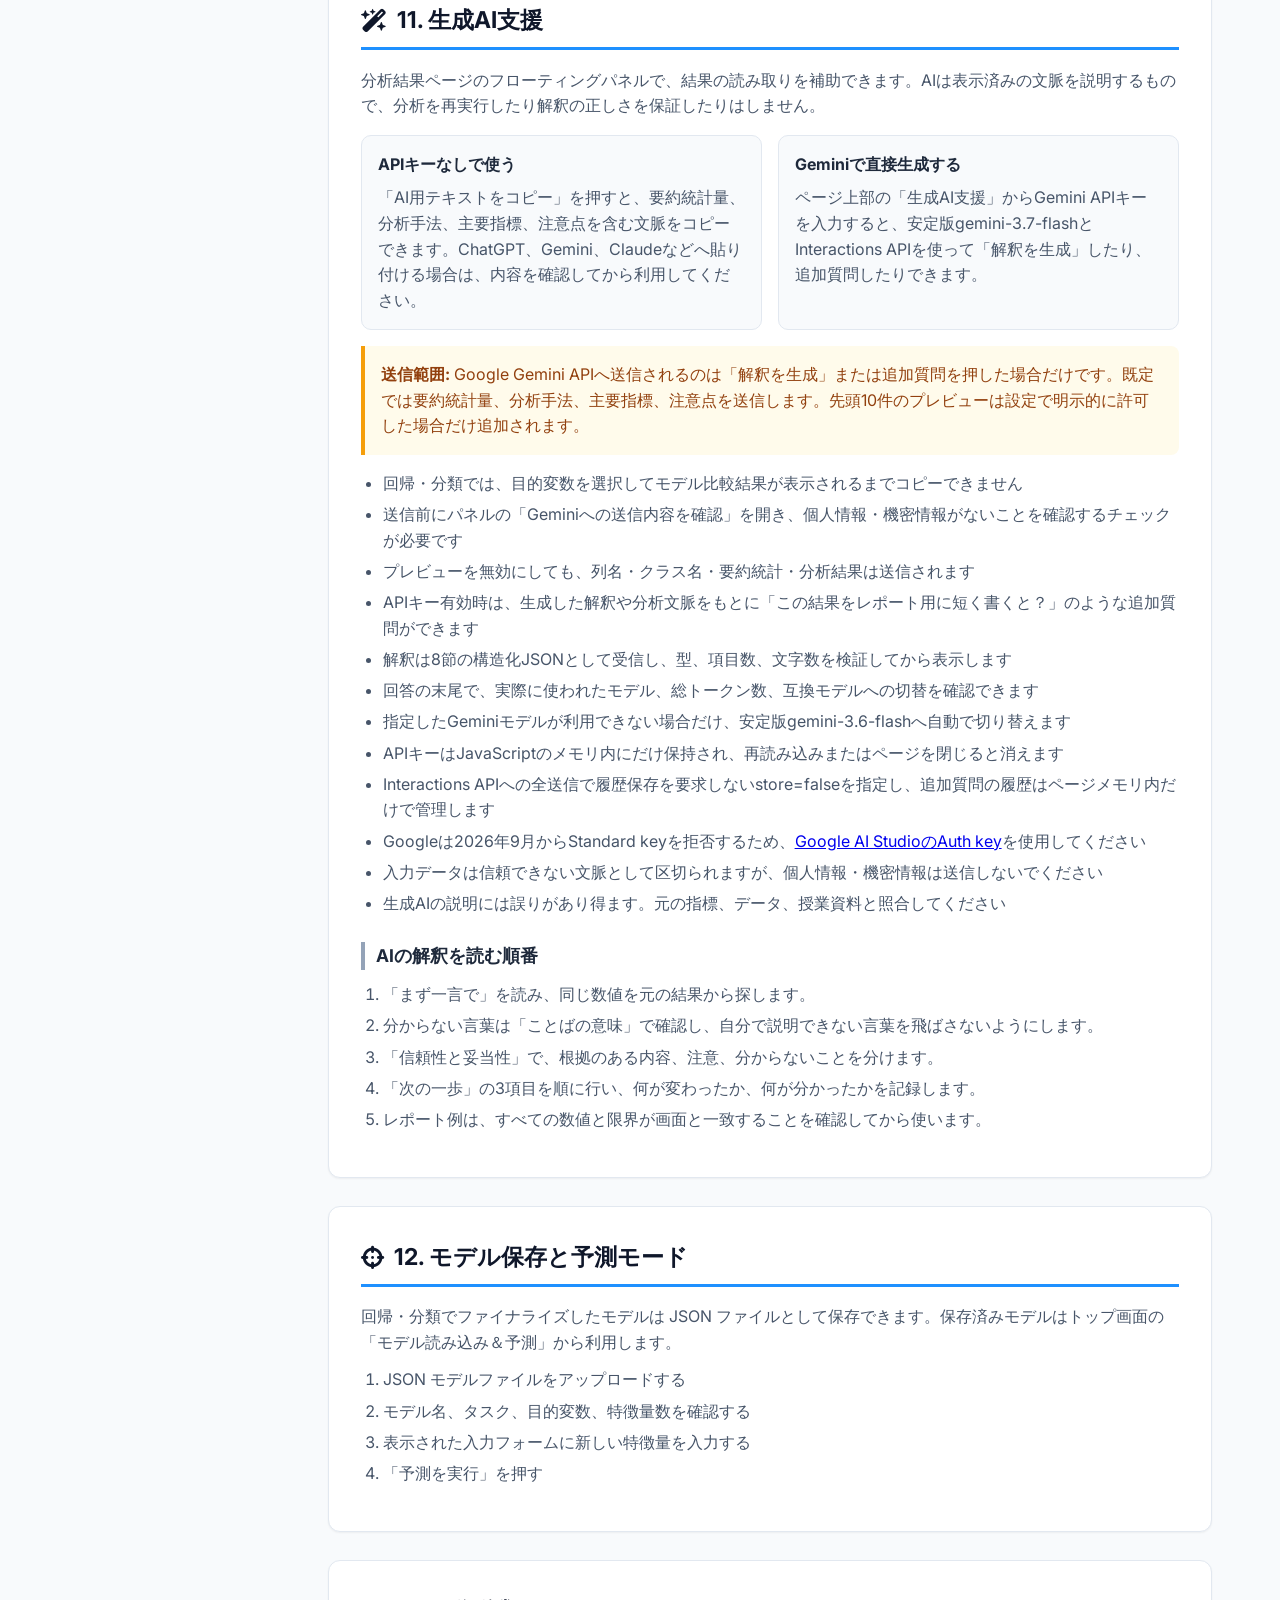
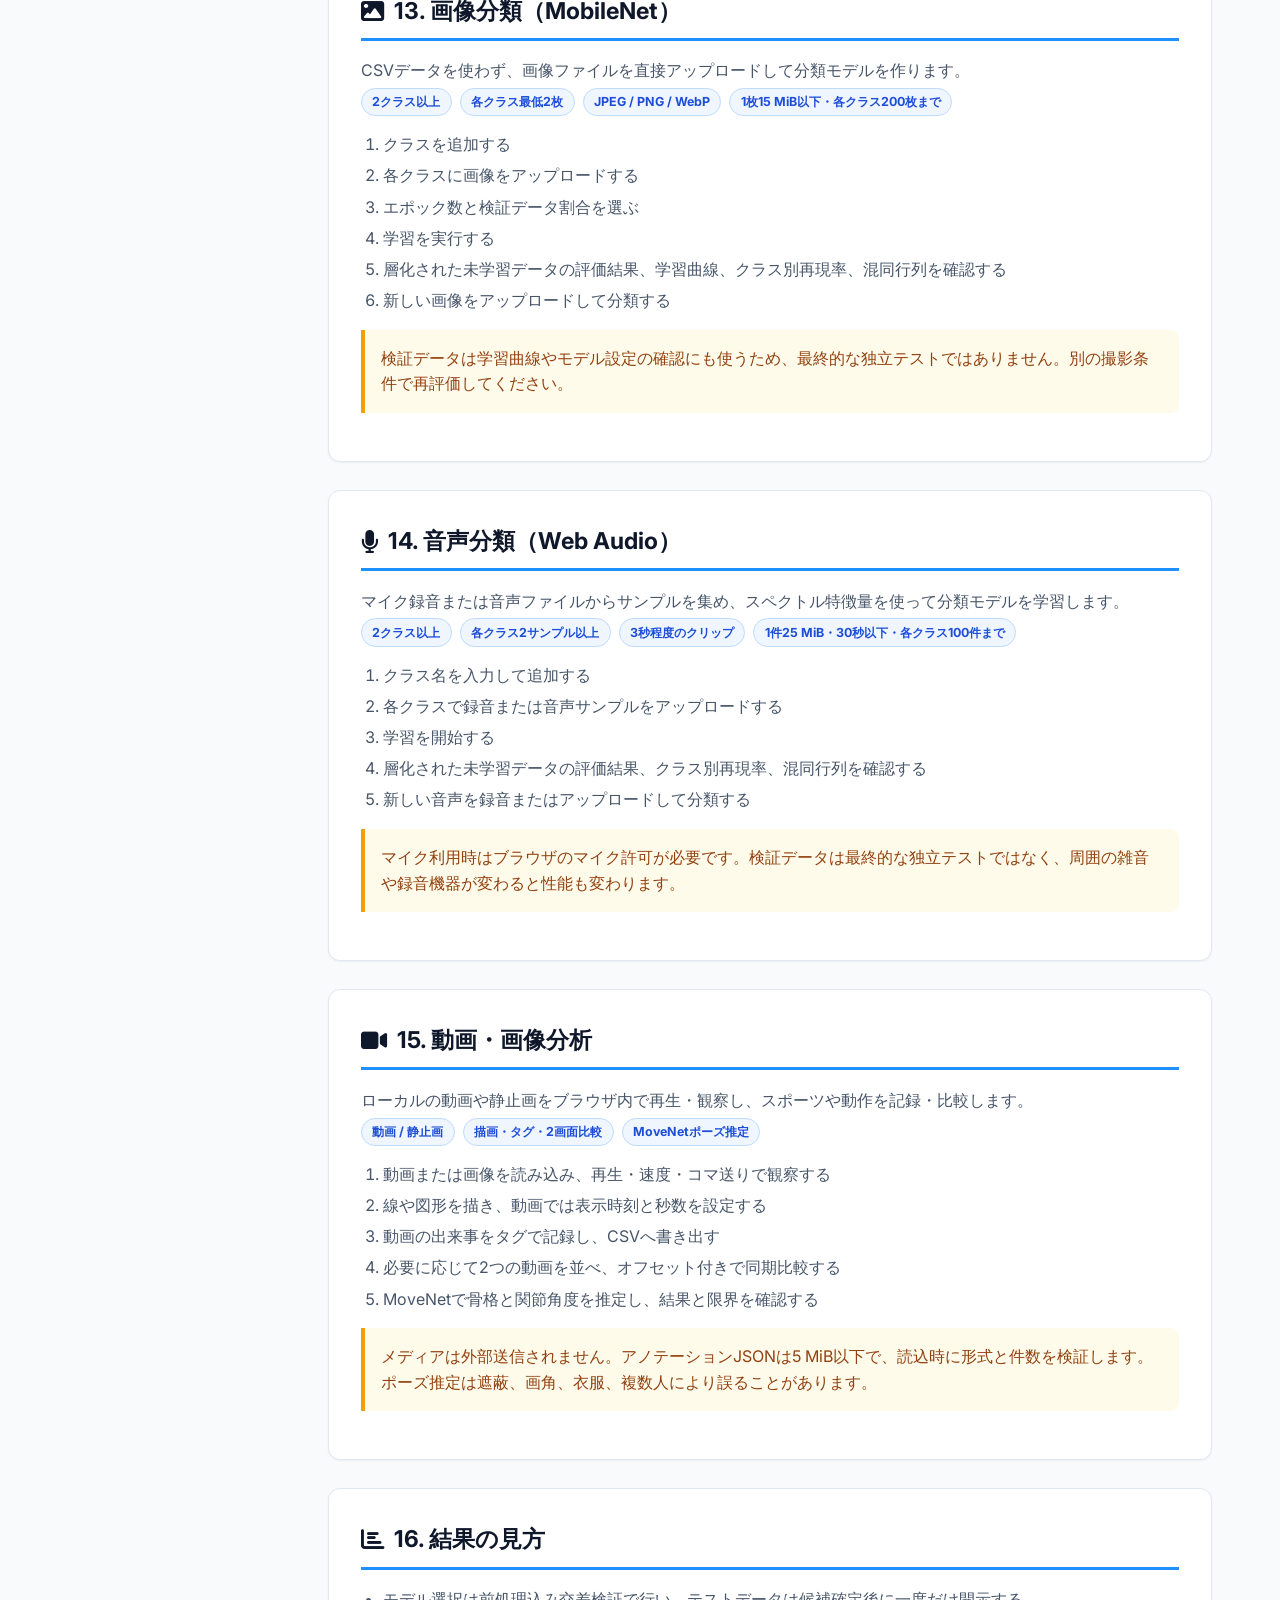
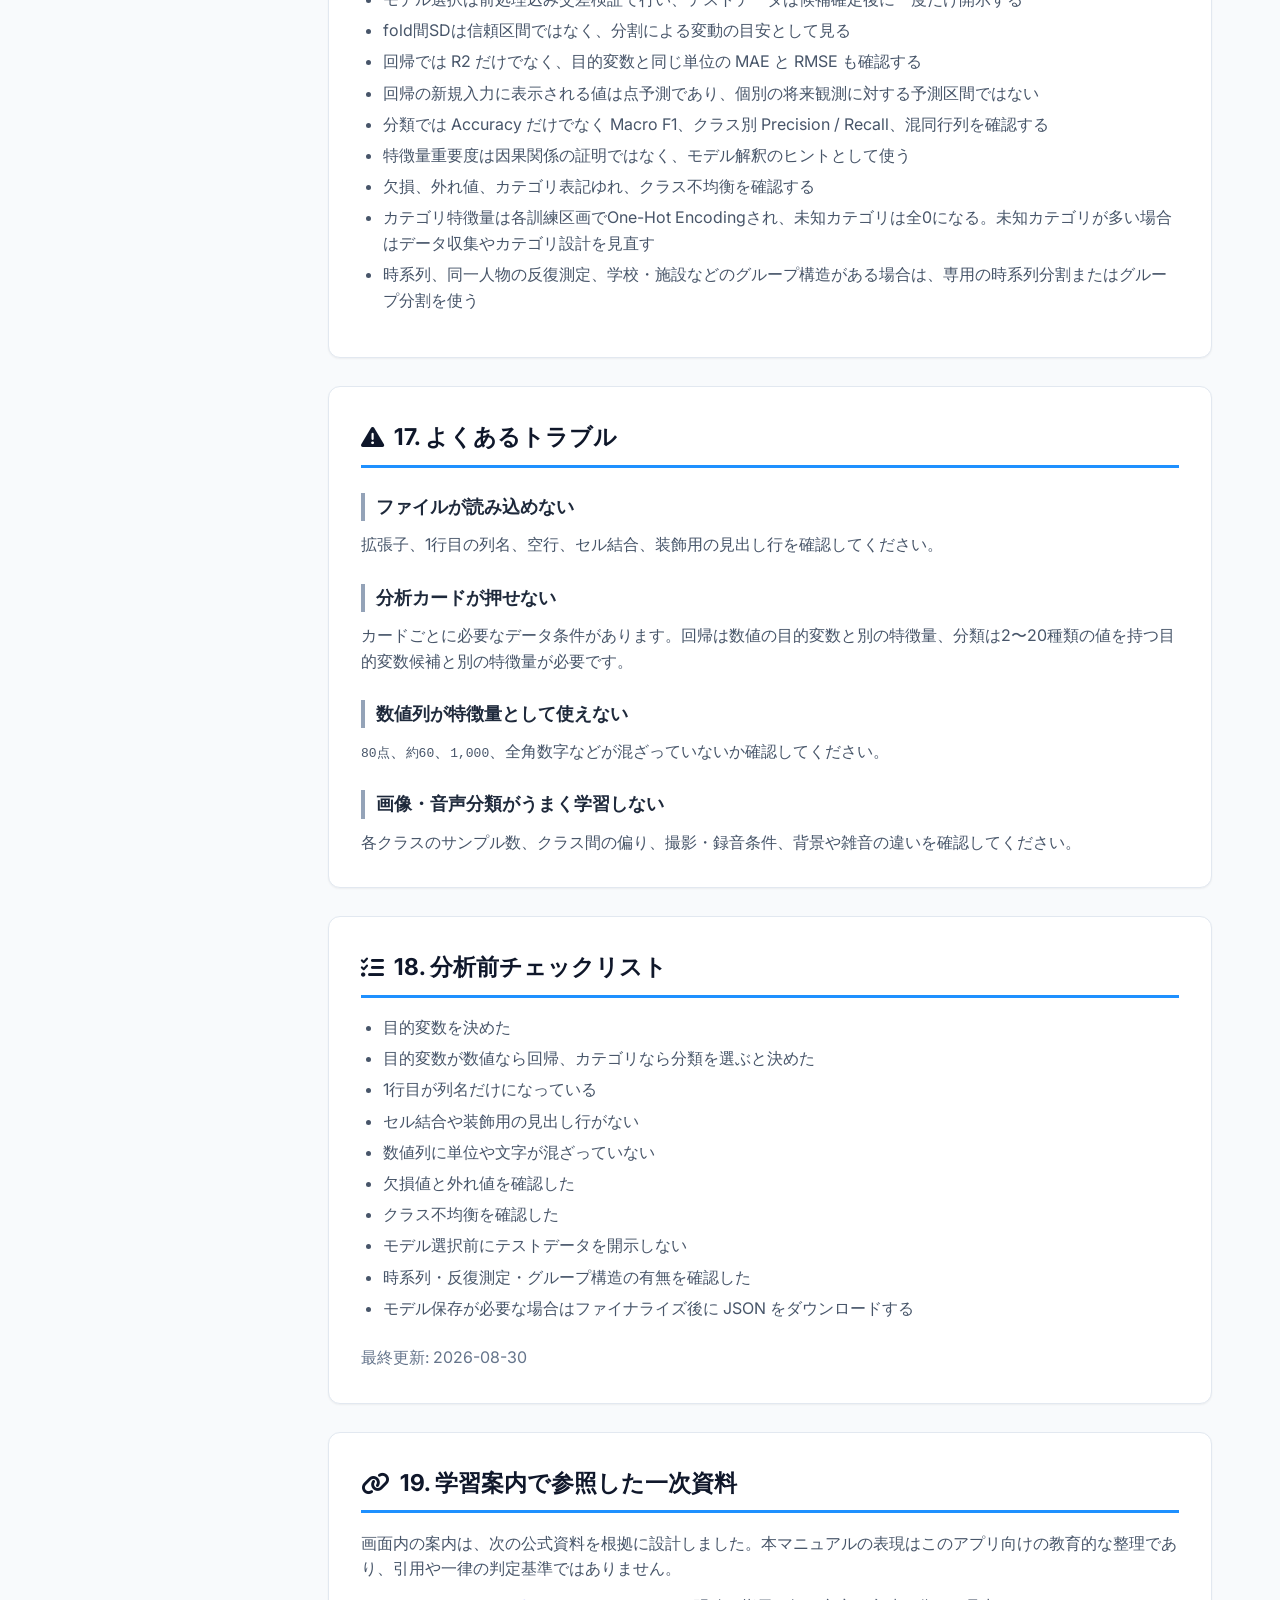
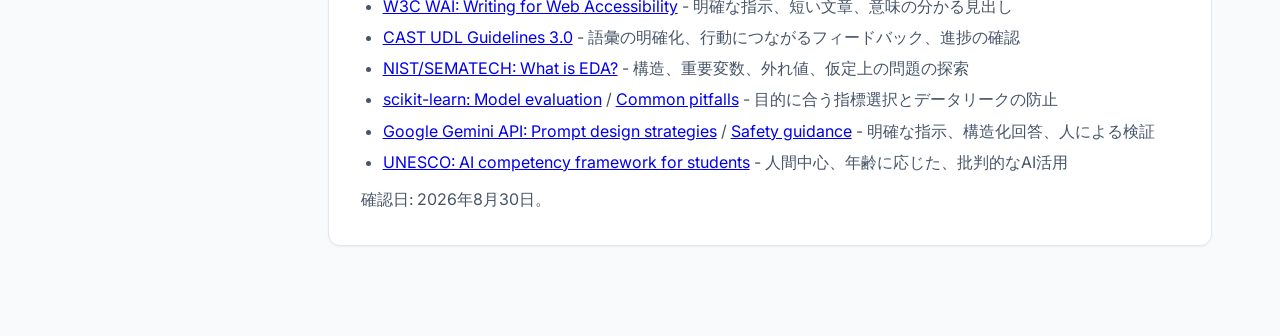
==== commit e2960257: "初学者向け分析ガイドとAI支援説明を改善" ====
--- a/manual.html
+++ b/manual.html
@@ -248,6 +248,11 @@
             font-size: 0.9rem;
         }
 
+        .manual-table-wrap {
+            max-width: 100%;
+            overflow-x: auto;
+        }
+
         .manual-table th,
         .manual-table td {
             border: 1px solid #cbd5e1;
@@ -311,6 +316,12 @@
             .manual-hero,
             .manual-section {
                 padding: 1.35rem;
+            }
+        }
+
+        @media (max-width: 480px) {
+            .manual-hero h1 {
+                font-size: 1.6rem;
             }
         }
     </style>
@@ -366,6 +377,7 @@
                 <a class="manual-link" href="#reading"><i class="fas fa-chart-bar"></i> 結果の見方</a>
                 <a class="manual-link" href="#trouble"><i class="fas fa-triangle-exclamation"></i> FAQ</a>
                 <a class="manual-link" href="#checklist"><i class="fas fa-list-check"></i> チェックリスト</a>
+                <a class="manual-link" href="#sources"><i class="fas fa-link"></i> <span data-i18n-en="References">参考資料</span></a>
             </div>
         </nav>
 
@@ -440,13 +452,22 @@
                     <li>必要に応じてブレンド、スタッキング、ファイナライズを行う。テスト開示後の追加比較は探索的に扱う</li>
                     <li>predict_model または予測モードで新しいデータを予測する</li>
                 </ol>
+                <h3 data-i18n-en="When you feel lost, answer these three questions">迷ったときは、この3問に答える</h3>
+                <div class="manual-alert">
+                    <ol>
+                        <li data-i18n-en="What do I want to know? A number means regression; a category means classification; understanding the data first means EDA.">何を知りたい？ 数値なら回帰、種類なら分類、まずデータを知るならEDAです。</li>
+                        <li data-i18n-en="Which displayed value supports my statement? Point to a specific metric, table cell, or graph.">どの表示値が根拠？ 指標、表のセル、グラフの位置を具体的に示します。</li>
+                        <li data-i18n-en="What is still unknown, and what will I check next? Review missing data, error patterns, evaluation design, or new independent data.">まだ分からないことと、次に何を確認する？ 欠損、誤り方、評価方法、新しい独立データを確認します。</li>
+                    </ol>
+                </div>
             </section>
 
             <section id="data-rules" class="manual-section">
                 <h2><i class="fas fa-table"></i> 4. 正しいデータ表の作り方</h2>
                 <p>機械学習では、データの形が結果の信頼性に直結します。読み込み前に、機械が解釈しやすい表へ整えてください。</p>
                 <h3>良い例</h3>
-                <table class="manual-table">
+                <div class="manual-table-wrap" tabindex="0" aria-label="良い例">
+                    <table class="manual-table">
                     <thead>
                         <tr>
                             <th data-i18n-en="Floor area">面積</th>
@@ -461,7 +482,8 @@
                         <tr><td>80</td><td>5</td><td>4</td><td>4</td><td>6100</td></tr>
                         <tr><td>45</td><td>25</td><td>15</td><td>2</td><td>2800</td></tr>
                     </tbody>
-                </table>
+                    </table>
+                </div>
                 <ul>
                     <li>1行目は列名だけにする</li>
                     <li>2行目以降にデータを入れる</li>
@@ -533,6 +555,10 @@
                 </ol>
                 <h3>搭載モデル</h3>
                 <p>線形回帰、Ridge回帰、Lasso回帰、決定木、ランダムフォレスト、K近傍法、勾配ブースティング。</p>
+                <div class="manual-alert">
+                    <strong data-i18n-en="Reading order:">見る順番:</strong>
+                    <span data-i18n-en="Choose a candidate with mean CV R² and fold SD → reveal the final test once → read MAE in the target unit → compare RMSE → inspect residuals and intervals → decide whether the error is acceptable for the intended use.">CV R²平均とfold間SDで候補を決める → 最終テストを1回だけ開示 → 目的変数と同じ単位でMAEを読む → RMSEとの差を見る → 残差と区間を確認 → 用途で誤差を許容できるか決めます。</span>
+                </div>
             </section>
 
             <section id="classification" class="manual-section">
@@ -556,6 +582,10 @@
                 <div class="manual-alert manual-warning">
                     クラス不均衡がある場合は、Accuracy だけでなく F1、Precision、Recall、混同行列を確認してください。
                 </div>
+                <div class="manual-alert">
+                    <strong data-i18n-en="Reading order:">見る順番:</strong>
+                    <span data-i18n-en="Choose a candidate with mean CV Macro F1 and fold SD → reveal the final test once → inspect the confusion matrix and per-class recall → emphasize recall for costly misses or precision for costly false alarms → compare with class counts and the no-skill baseline.">CV Macro F1平均とfold間SDで候補を決める → 最終テストを1回だけ開示 → 混同行列とクラス別Recallを見る → 見逃しが重いならRecall、誤警報が重いならPrecisionを重視 → クラス件数と無情報基準も比べます。</span>
+                </div>
             </section>
 
             <section id="workflow" class="manual-section">
@@ -572,7 +602,7 @@
 
             <section id="ai-assist" class="manual-section">
                 <h2><i class="fas fa-wand-magic-sparkles"></i> 11. 生成AI支援</h2>
-                <p>分析結果ページのフローティングパネルから、結果の読み取りを補助するAI用テキストを作成できます。</p>
+                <p data-i18n-en="The floating panel on an analysis result page helps you read results. AI explains the displayed context; it does not rerun the analysis or guarantee that an interpretation is correct.">分析結果ページのフローティングパネルで、結果の読み取りを補助できます。AIは表示済みの文脈を説明するもので、分析を再実行したり解釈の正しさを保証したりはしません。</p>
                 <div class="manual-grid">
                     <div class="manual-card">
                         <h4>APIキーなしで使う</h4>
@@ -591,7 +621,7 @@
                     <li>送信前にパネルの「Geminiへの送信内容を確認」を開き、個人情報・機密情報がないことを確認するチェックが必要です</li>
                     <li>プレビューを無効にしても、列名・クラス名・要約統計・分析結果は送信されます</li>
                     <li>APIキー有効時は、生成した解釈や分析文脈をもとに「この結果をレポート用に短く書くと？」のような追加質問ができます</li>
-                    <li>解釈は6節の構造化JSONとして受信し、型、項目数、文字数を検証してから表示します</li>
+                    <li data-i18n-en="Interpretations are received as structured JSON with eight sections and displayed only after validating types, item counts, and text lengths.">解釈は8節の構造化JSONとして受信し、型、項目数、文字数を検証してから表示します</li>
                     <li>回答の末尾で、実際に使われたモデル、総トークン数、互換モデルへの切替を確認できます</li>
                     <li>指定したGeminiモデルが利用できない場合だけ、安定版gemini-3.6-flashへ自動で切り替えます</li>
                     <li>APIキーはJavaScriptのメモリ内にだけ保持され、再読み込みまたはページを閉じると消えます</li>
@@ -600,6 +630,14 @@
                     <li>入力データは信頼できない文脈として区切られますが、個人情報・機密情報は送信しないでください</li>
                     <li>生成AIの説明には誤りがあり得ます。元の指標、データ、授業資料と照合してください</li>
                 </ul>
+                <h3 data-i18n-en="How to read an AI interpretation">AIの解釈を読む順番</h3>
+                <ol>
+                    <li data-i18n-en="Read “In one sentence,” then locate the same numbers in the original result.">「まず一言で」を読み、同じ数値を元の結果から探します。</li>
+                    <li data-i18n-en="Use “Key terms” for unfamiliar words; do not skip terms you cannot explain yourself.">分からない言葉は「ことばの意味」で確認し、自分で説明できない言葉を飛ばさないようにします。</li>
+                    <li data-i18n-en="Separate supported findings from cautions and unknowns under reliability and validity.">「信頼性と妥当性」で、根拠のある内容、注意、分からないことを分けます。</li>
+                    <li data-i18n-en="Carry out the three next steps in order and record what changed or what you learned.">「次の一歩」の3項目を順に行い、何が変わったか、何が分かったかを記録します。</li>
+                    <li data-i18n-en="Use the report example only after confirming that every number and limitation matches the screen.">レポート例は、すべての数値と限界が画面と一致することを確認してから使います。</li>
+                </ol>
             </section>
 
             <section id="prediction-mode" class="manual-section">
@@ -711,7 +749,21 @@
                     <li>時系列・反復測定・グループ構造の有無を確認した</li>
                     <li>モデル保存が必要な場合はファイナライズ後に JSON をダウンロードする</li>
                 </ul>
-                <p style="margin-top: 1.5rem; color: #64748b;">最終更新: 2026-08-29</p>
+                <p style="margin-top: 1.5rem; color: #64748b;">最終更新: 2026-08-30</p>
+            </section>
+
+            <section id="sources" class="manual-section">
+                <h2><i class="fas fa-link"></i> <span data-i18n-en="19. Primary references used for the learning guidance">19. 学習案内で参照した一次資料</span></h2>
+                <p data-i18n-en="The in-app guidance was designed from the following official sources. The wording in this manual is an educational adaptation for this application, not a quotation or a universal decision threshold.">画面内の案内は、次の公式資料を根拠に設計しました。本マニュアルの表現はこのアプリ向けの教育的な整理であり、引用や一律の判定基準ではありません。</p>
+                <ul>
+                    <li><a href="https://www.w3.org/WAI/tips/writing/" target="_blank" rel="noopener noreferrer">W3C WAI: Writing for Web Accessibility</a> - <span data-i18n-en="clear instructions, short text, and meaningful headings">明確な指示、短い文章、意味の分かる見出し</span></li>
+                    <li><a href="https://udlguidelines.cast.org/" target="_blank" rel="noopener noreferrer">CAST UDL Guidelines 3.0</a> - <span data-i18n-en="clarifying vocabulary, action-oriented feedback, and monitoring progress">語彙の明確化、行動につながるフィードバック、進捗の確認</span></li>
+                    <li><a href="https://itl.nist.gov/div898/handbook/eda/section1/eda11.htm" target="_blank" rel="noopener noreferrer">NIST/SEMATECH: What is EDA?</a> - <span data-i18n-en="finding structure, important variables, outliers, and assumption problems">構造、重要変数、外れ値、仮定上の問題の探索</span></li>
+                    <li><a href="https://scikit-learn.org/stable/modules/model_evaluation.html" target="_blank" rel="noopener noreferrer">scikit-learn: Model evaluation</a> / <a href="https://scikit-learn.org/stable/common_pitfalls.html" target="_blank" rel="noopener noreferrer">Common pitfalls</a> - <span data-i18n-en="choosing metrics for the task and preventing data leakage">目的に合う指標選択とデータリークの防止</span></li>
+                    <li><a href="https://ai.google.dev/gemini-api/docs/prompting-strategies" target="_blank" rel="noopener noreferrer">Google Gemini API: Prompt design strategies</a> / <a href="https://ai.google.dev/gemini-api/docs/safety-guidance" target="_blank" rel="noopener noreferrer">Safety guidance</a> - <span data-i18n-en="clear prompts, structured responses, and human verification">明確な指示、構造化回答、人による検証</span></li>
+                    <li><a href="https://www.unesco.org/en/articles/ai-competency-framework-students" target="_blank" rel="noopener noreferrer">UNESCO: AI competency framework for students</a> - <span data-i18n-en="human-centered, age-appropriate, critical use of AI">人間中心、年齢に応じた、批判的なAI活用</span></li>
+                </ul>
+                <p data-i18n-en="Sources checked: August 30, 2026.">確認日: 2026年8月30日。</p>
             </section>
         </main>
     </div>
--- a/css/style.css
+++ b/css/style.css
@@ -285,6 +285,113 @@
 .data-stat-card .stat-label { font-size: 0.875rem; color: var(--text-secondary); margin-bottom: 0.25rem; }
 .data-stat-card .stat-value { font-size: 1.5rem; font-weight: 600; color: var(--primary-color); }
 
+/* === Beginner guidance === */
+.beginner-start {
+    margin: 0 0 2rem; padding: 1.35rem 1.5rem;
+    background: #ffffff; border: 1px solid var(--border-color); border-left: 4px solid #0f766e;
+    border-radius: 8px; box-shadow: var(--shadow-sm);
+}
+.beginner-start-header {
+    display: grid; gap: 0.2rem; margin-bottom: 1rem;
+}
+.beginner-start-kicker {
+    margin: 0; color: #0f766e; font-size: 0.75rem; font-weight: 700;
+}
+.beginner-start h2 {
+    margin: 0; color: var(--text-primary); font-size: 1.25rem;
+}
+.beginner-start-header > p:last-child {
+    margin: 0.2rem 0 0; color: var(--text-secondary); font-size: 0.88rem;
+}
+.beginner-start-steps {
+    display: grid; grid-template-columns: repeat(4, minmax(0, 1fr));
+    gap: 0; margin: 0; padding: 0; list-style: none;
+}
+.beginner-start-steps li {
+    display: grid; grid-template-columns: 1.8rem minmax(0, 1fr); gap: 0.6rem;
+    min-width: 0; padding: 0.7rem 1rem; border-left: 1px solid var(--border-color);
+}
+.beginner-start-steps li:first-child { padding-left: 0; border-left: 0; }
+.beginner-start-step-number,
+.beginner-guide-number {
+    display: inline-flex; align-items: center; justify-content: center;
+    width: 1.65rem; height: 1.65rem; flex: 0 0 1.65rem;
+    border-radius: 50%; background: #0f766e; color: #ffffff;
+    font-size: 0.75rem; font-weight: 700;
+}
+.beginner-start-steps strong {
+    display: block; color: var(--text-primary); font-size: 0.84rem;
+}
+.beginner-start-steps p {
+    margin: 0.2rem 0 0; color: var(--text-secondary); font-size: 0.78rem; line-height: 1.5;
+}
+.beginner-start-choice {
+    margin: 0.8rem 0 0; padding-top: 0.8rem; border-top: 1px solid var(--border-color);
+    color: #334155; font-size: 0.84rem;
+}
+.beginner-start-choice strong { color: #0f766e; }
+.beginner-guide {
+    margin: 1rem 0 1.25rem; padding: 1rem;
+    background: #f8fafc; border: 1px solid var(--border-color); border-left: 4px solid #0f766e;
+    border-radius: 8px; color: var(--text-primary);
+}
+.beginner-guide-heading {
+    display: flex; align-items: center; gap: 0.5rem; margin-bottom: 0.8rem;
+    color: #0f766e; font-size: 0.9rem;
+}
+.beginner-guide-steps {
+    display: grid; grid-template-columns: repeat(3, minmax(0, 1fr)); gap: 0;
+}
+.beginner-guide-step {
+    display: grid; grid-template-columns: 1.65rem minmax(0, 1fr); gap: 0.55rem;
+    min-width: 0; padding: 0.2rem 0.9rem; border-left: 1px solid var(--border-color);
+}
+.beginner-guide-step:first-child { padding-left: 0; border-left: 0; }
+.beginner-guide-step strong { display: block; font-size: 0.78rem; color: #334155; }
+.beginner-guide-step p {
+    margin: 0.15rem 0 0; color: var(--text-secondary); font-size: 0.78rem; line-height: 1.55;
+    overflow-wrap: anywhere;
+}
+.beginner-guide-caution {
+    display: grid; grid-template-columns: 1rem minmax(0, 1fr); gap: 0.45rem;
+    margin: 0.85rem 0 0; padding-top: 0.75rem; border-top: 1px solid #fed7aa;
+    color: #9a3412; font-size: 0.78rem; line-height: 1.5;
+}
+.beginner-guide-caution i { margin-top: 0.15rem; }
+.beginner-guide-terms {
+    margin-top: 0.8rem; padding-top: 0.7rem; border-top: 1px solid var(--border-color);
+    color: var(--text-secondary); font-size: 0.78rem;
+}
+.beginner-guide-terms summary {
+    width: fit-content; cursor: pointer; color: #0f766e; font-weight: 700;
+}
+.beginner-guide-terms dl { display: grid; gap: 0.45rem; margin: 0.65rem 0 0; }
+.beginner-guide-terms dl > div {
+    display: grid; grid-template-columns: minmax(5rem, auto) minmax(0, 1fr); gap: 0.7rem;
+}
+.beginner-guide-terms dt { color: var(--text-primary); font-weight: 700; }
+.beginner-guide-terms dd { margin: 0; }
+.beginner-next-status {
+    margin: 0.9rem 0; padding: 0.7rem 0.85rem;
+    color: #0f5132; background: #f0fdf4; border-left: 3px solid #16a34a;
+    font-size: 0.84rem; line-height: 1.5;
+}
+.create-model-config-grid {
+    display: grid;
+    grid-template-columns: minmax(0, 1fr) minmax(0, 1fr);
+    gap: 1rem;
+    margin: 1rem 0;
+}
+.create-param-row {
+    display: grid;
+    grid-template-columns: minmax(100px, 1fr) minmax(100px, 120px);
+    align-items: center;
+    gap: 0.5rem;
+    margin-bottom: 0.5rem;
+}
+.create-param-row label { min-width: 0; font-size: 0.85rem; }
+.create-param-row .form-select { width: 100%; min-width: 0; font-size: 0.85rem; }
+
 /* === Plot Area === */
 #plot-area { margin-top: 2rem; padding: 1rem; background: white; border-radius: 8px; box-shadow: var(--shadow-sm); }
 
@@ -613,6 +720,26 @@
 .ai-settings-lead {
     margin: 0 0 0.9rem; color: #334155; font-size: 0.92rem;
 }
+.ai-settings-role-note {
+    display: grid; grid-template-columns: minmax(7.5rem, auto) minmax(0, 1fr);
+    gap: 0.35rem 0.75rem; margin: 0 0 0.9rem; padding: 0.75rem 0;
+    border-top: 1px solid var(--border-color); border-bottom: 1px solid var(--border-color);
+    color: #475569; font-size: 0.8rem; line-height: 1.5;
+}
+.ai-settings-role-note strong { color: #0f766e; }
+.ai-settings-routes {
+    display: grid; grid-template-columns: 1fr 1fr; gap: 0; margin: 0 0 0.9rem;
+    border: 1px solid var(--border-color); border-radius: 8px; overflow: hidden;
+}
+.ai-settings-routes > div {
+    display: grid; grid-template-columns: 1.2rem minmax(0, 1fr); gap: 0.55rem;
+    align-items: start; padding: 0.75rem; background: #ffffff;
+}
+.ai-settings-routes > div + div { border-left: 1px solid var(--border-color); }
+.ai-settings-routes i { margin-top: 0.18rem; color: #0369a1; text-align: center; }
+.ai-settings-routes p { display: grid; gap: 0.1rem; margin: 0; }
+.ai-settings-routes strong { color: var(--text-primary); font-size: 0.8rem; }
+.ai-settings-routes span { color: var(--text-secondary); font-size: 0.76rem; line-height: 1.45; }
 .ai-settings-summary {
     list-style: none; display: grid; gap: 0.55rem; margin: 0; padding: 0;
 }
@@ -697,6 +824,9 @@
     border: 1px solid var(--border-color); border-radius: 6px;
     background: #f8fafc; color: #475569; font-size: 0.8rem; line-height: 1.5;
 }
+.ai-settings-after-save {
+    margin: 0; color: #475569; font-size: 0.78rem; line-height: 1.5;
+}
 .ai-settings-status::before {
     content: ''; width: 0.5rem; height: 0.5rem; margin-top: 0.34rem;
     border-radius: 50%; background: #64748b;
@@ -749,6 +879,13 @@
 .ai-assist-body {
     padding: 1rem; max-height: calc(100vh - 8rem); overflow: auto;
 }
+.ai-assist-floating .beginner-guide { margin: 0 0 0.85rem; padding: 0.8rem; }
+.ai-assist-floating .beginner-guide-steps { grid-template-columns: 1fr; gap: 0.55rem; }
+.ai-assist-floating .beginner-guide-step,
+.ai-assist-floating .beginner-guide-step:first-child {
+    padding: 0.55rem 0 0; border-left: 0; border-top: 1px solid var(--border-color);
+}
+.ai-assist-floating .beginner-guide-step:first-child { padding-top: 0; border-top: 0; }
 .ai-assist-context {
     display: grid; gap: 0.25rem; padding: 0.75rem; border-radius: 8px;
     background: #f8fafc; border: 1px solid var(--border-color);
@@ -774,6 +911,17 @@
     background: #ecfdf5; border: 1px solid #a7f3d0; color: #166534;
 }
 .ai-assist-storage-note i { margin-top: 0.1rem; color: #059669; }
+.ai-assist-safety-details {
+    margin-bottom: 0.85rem; border: 1px solid var(--border-color); border-radius: 8px;
+    background: #f8fafc; color: var(--text-secondary); font-size: 0.78rem; line-height: 1.5;
+}
+.ai-assist-safety-details summary {
+    padding: 0.65rem 0.75rem; cursor: pointer; color: var(--text-primary); font-weight: 700;
+}
+.ai-assist-safety-details .ai-assist-storage-note {
+    margin: 0 0.75rem 0.65rem; border-radius: 6px;
+}
+.ai-assist-safety-details > p { margin: 0; padding: 0 0.75rem 0.75rem; }
 .ai-assist-privacy-warning {
     background: #fff7ed; border: 1px solid #fdba74; color: #9a3412;
 }
@@ -797,6 +945,12 @@
 .ai-assist-send-confirmation input { margin-top: 0.15rem; }
 .ai-assist-actions {
     display: grid; grid-template-columns: 1fr 1fr; gap: 0.5rem;
+}
+.ai-assist-action-option {
+    display: grid; align-content: end; gap: 0.3rem; min-width: 0;
+}
+.ai-assist-action-option > span {
+    color: var(--text-secondary); font-size: 0.7rem; font-weight: 700; text-align: center;
 }
 .ai-assist-copy,
 .ai-assist-generate {
@@ -1215,6 +1369,14 @@
     .analysis-quality-items { grid-template-columns: minmax(0, 1fr); }
     .analysis-quality-item { min-width: 0; }
     .metrics-grid { grid-template-columns: repeat(2, 1fr); }
+    .beginner-start-steps { grid-template-columns: repeat(2, minmax(0, 1fr)); }
+    .beginner-start-steps li:nth-child(3) { padding-left: 0; border-left: 0; }
+    .beginner-guide-steps { grid-template-columns: 1fr; gap: 0.65rem; }
+    .beginner-guide-step,
+    .beginner-guide-step:first-child {
+        padding: 0.65rem 0 0; border-left: 0; border-top: 1px solid var(--border-color);
+    }
+    .beginner-guide-step:first-child { padding-top: 0; border-top: 0; }
     .step-indicator { justify-content: flex-start; padding: 1rem 0.75rem; }
     .step-indicator .step { padding: 0.5rem 0.75rem; font-size: 0.8rem; }
     .variable-chip { font-size: 0.775rem; padding: 0.3rem 0.65rem; }
@@ -1242,6 +1404,8 @@
     .ai-settings-modal-header { padding: 0.85rem 1rem; }
     .ai-settings-scroll { padding: 1rem; }
     .ai-settings-field-grid { grid-template-columns: minmax(0, 1fr); }
+    .ai-settings-routes { grid-template-columns: 1fr; }
+    .ai-settings-routes > div + div { border-left: 0; border-top: 1px solid var(--border-color); }
     .ai-settings-actions {
         display: grid; grid-template-columns: repeat(2, minmax(0, 1fr));
     }
@@ -1263,9 +1427,19 @@
 
 /* === Responsive: 480px === */
 @media (max-width: 480px) {
-    .hero-title { font-size: 2rem; }
+    .hero-title { font-size: 1.75rem; overflow-wrap: normal; }
     .hero-subtitle { font-size: 1rem; }
     .metrics-grid { grid-template-columns: 1fr; }
+    .beginner-start { padding: 1rem; }
+    .beginner-start-steps { grid-template-columns: 1fr; }
+    .beginner-start-steps li,
+    .beginner-start-steps li:first-child,
+    .beginner-start-steps li:nth-child(3) {
+        padding: 0.65rem 0; border-left: 0; border-top: 1px solid var(--border-color);
+    }
+    .beginner-start-steps li:first-child { border-top: 0; }
+    .beginner-guide-terms dl > div { grid-template-columns: 1fr; gap: 0.1rem; }
+    .create-model-config-grid { grid-template-columns: 1fr; }
     .step-indicator .step { padding: 0.4rem 0.6rem; font-size: 0.75rem; }
     .step-indicator .step-connector { width: 16px; }
     .metric-card .metric-value { font-size: 1.5rem; }
